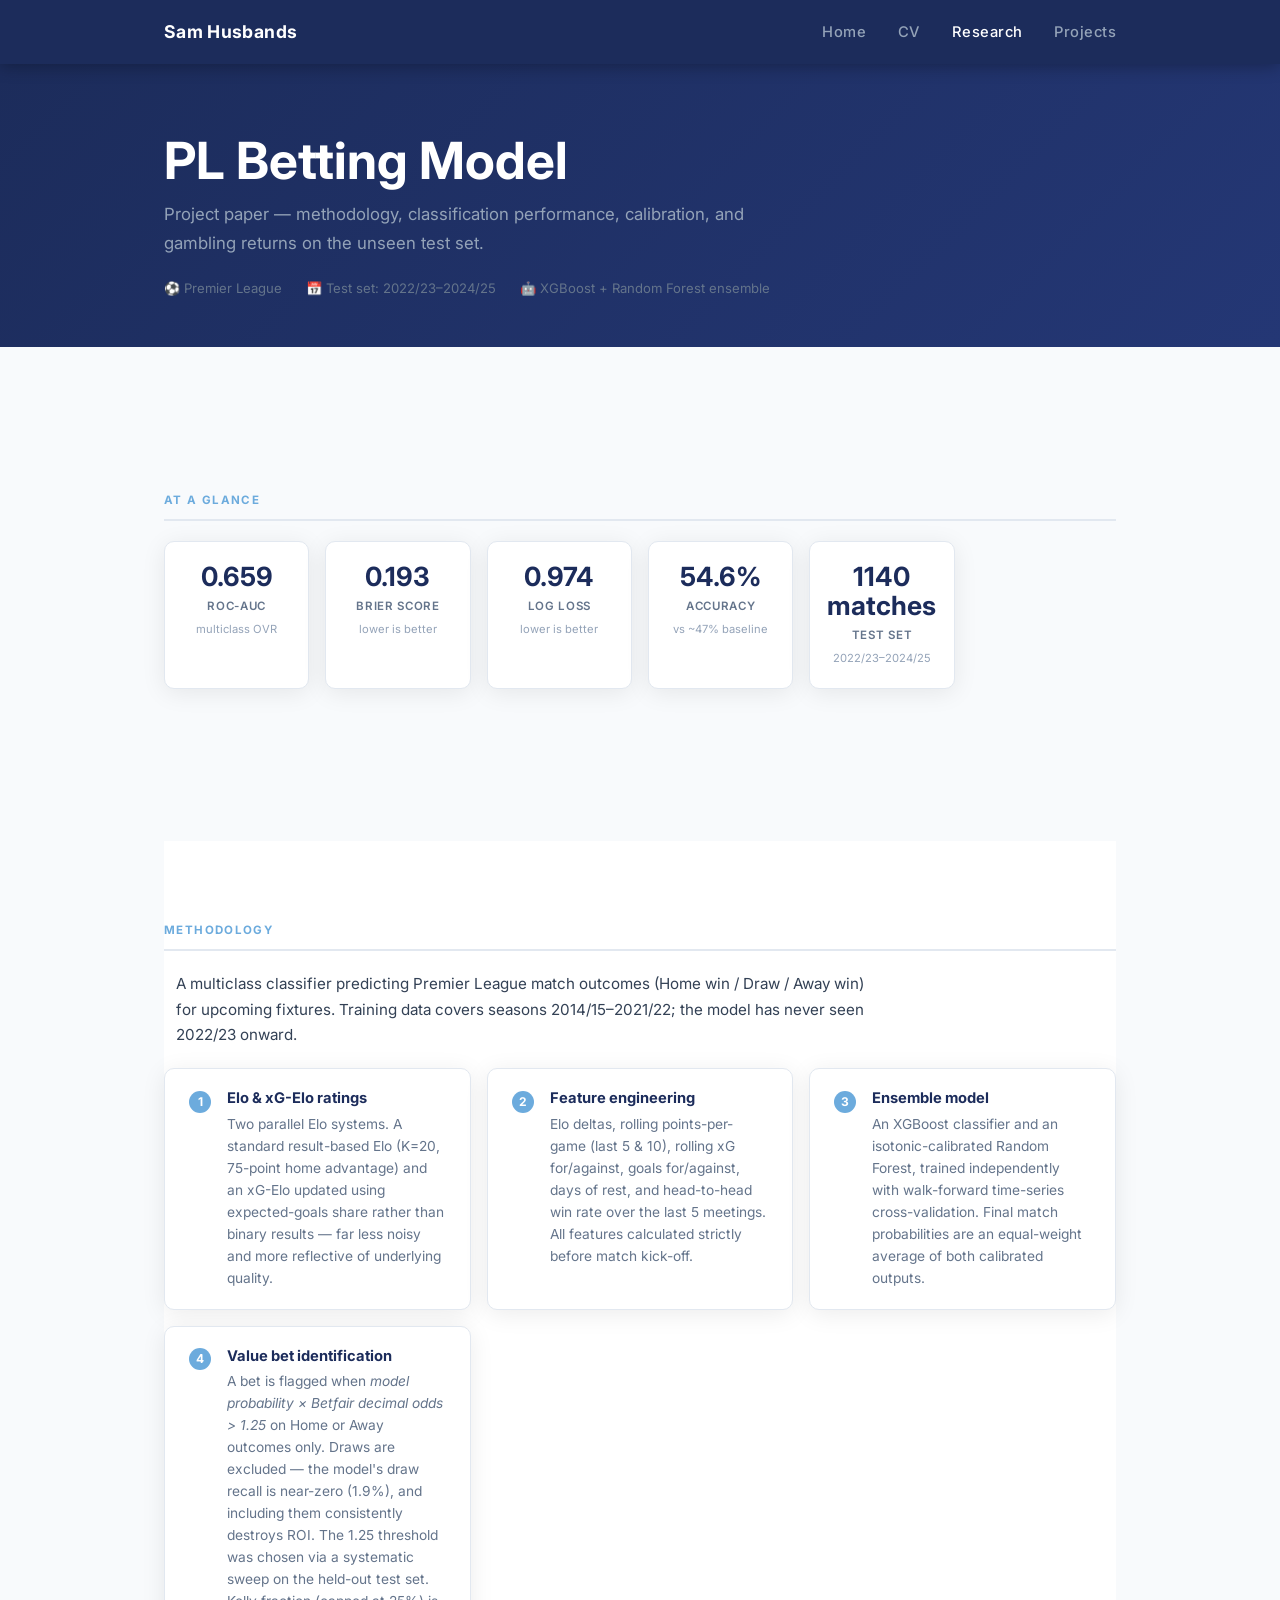
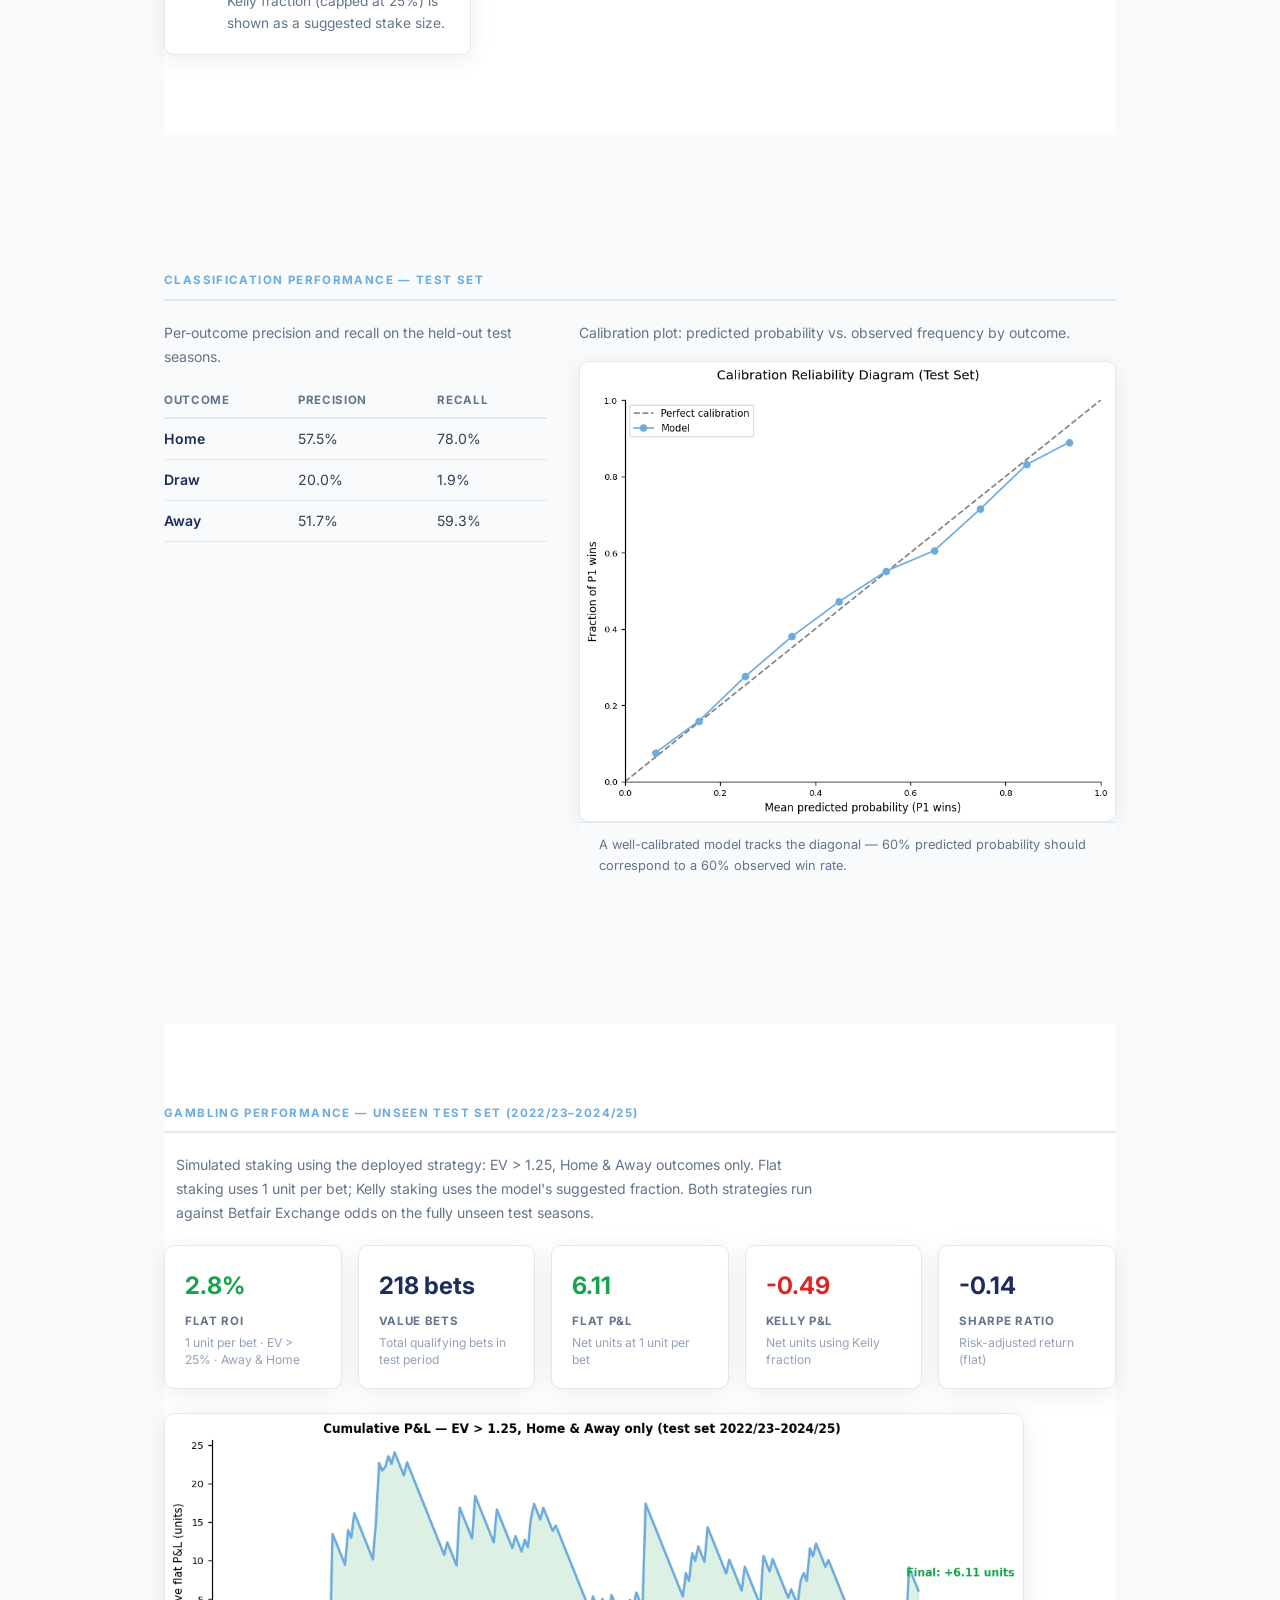
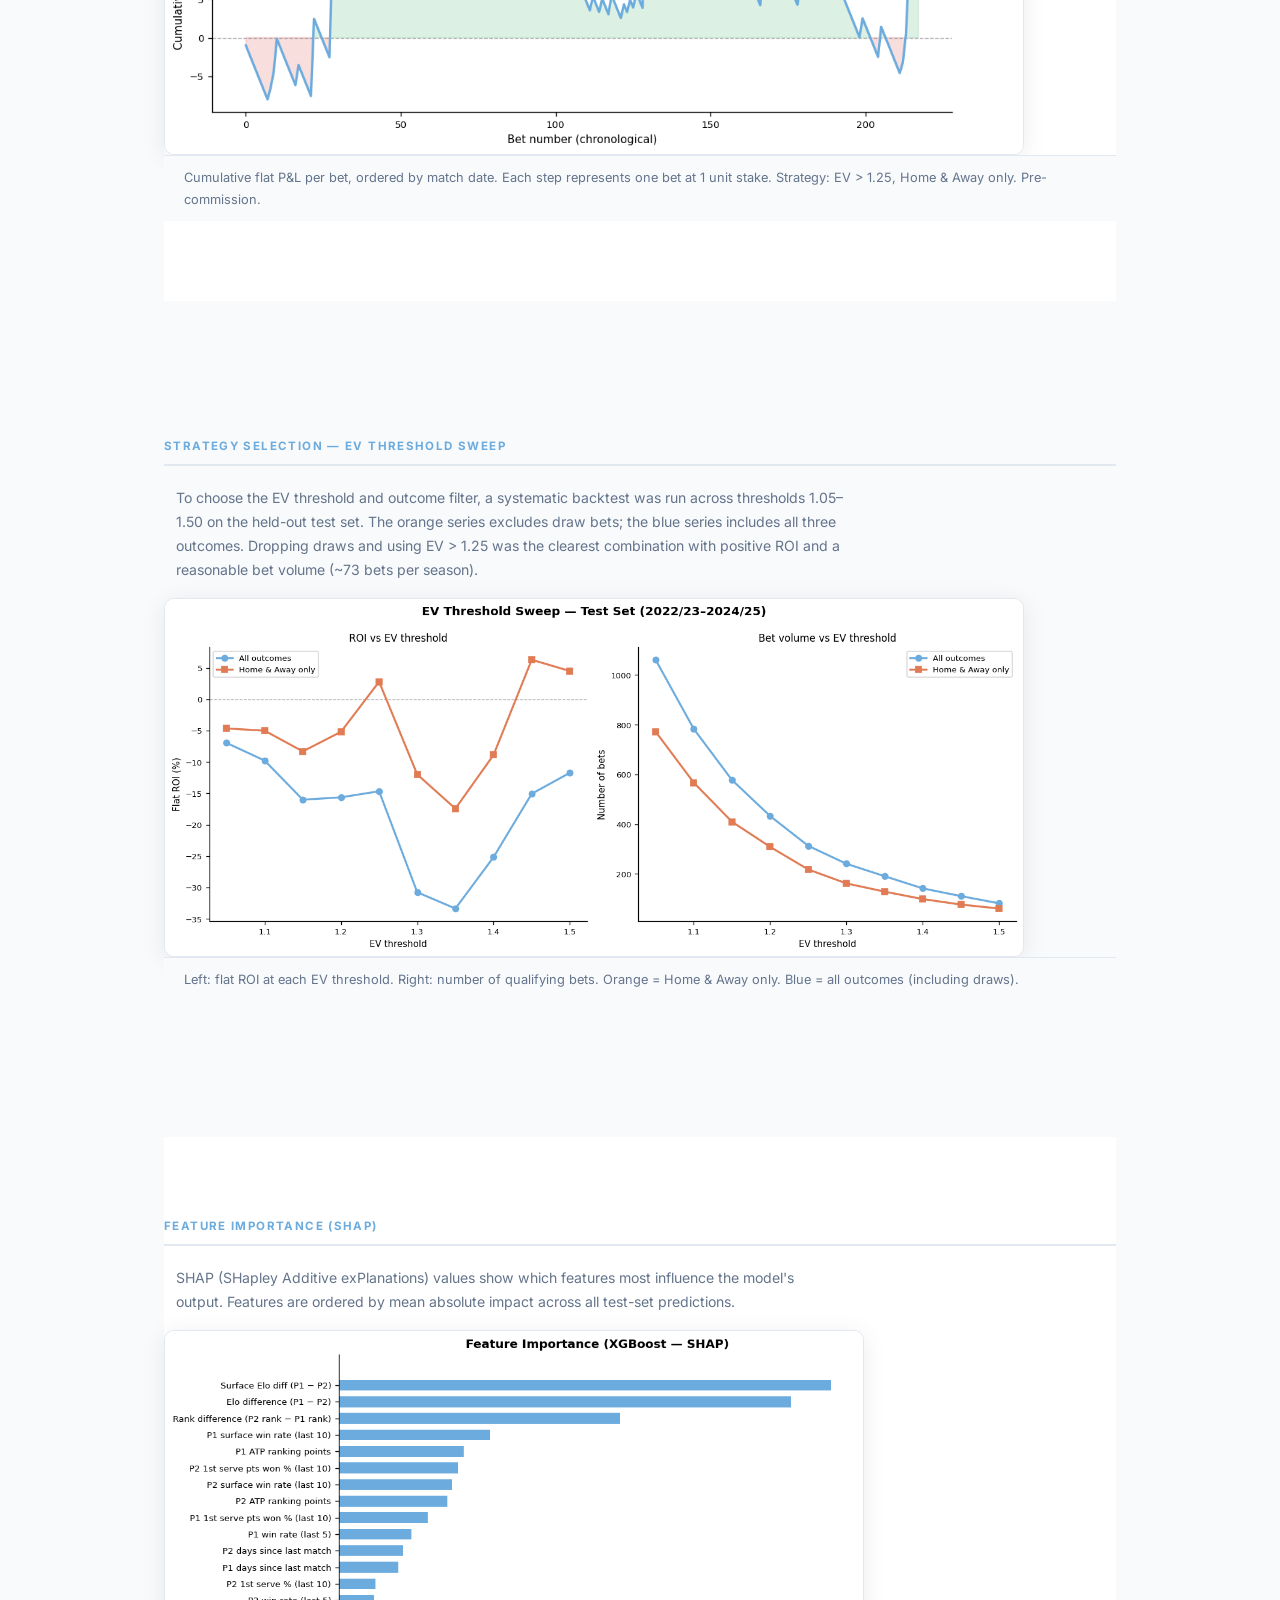
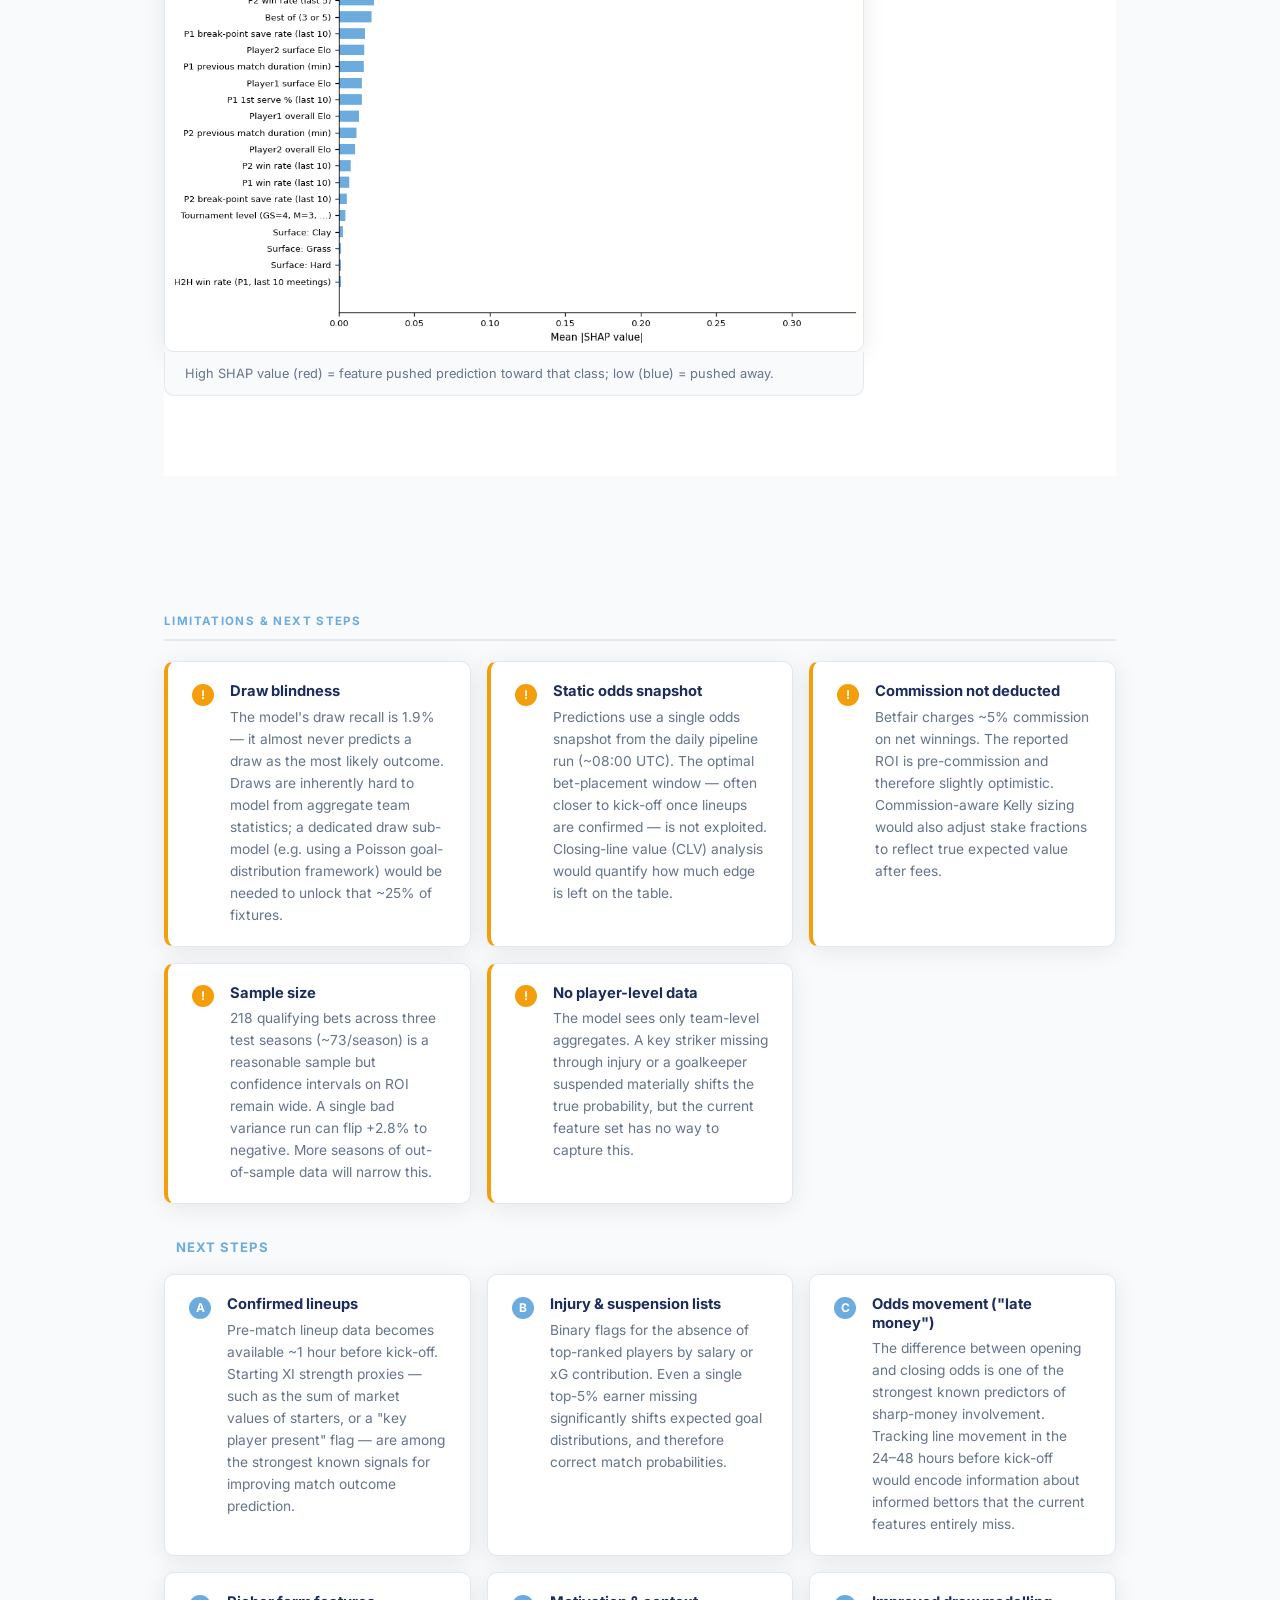
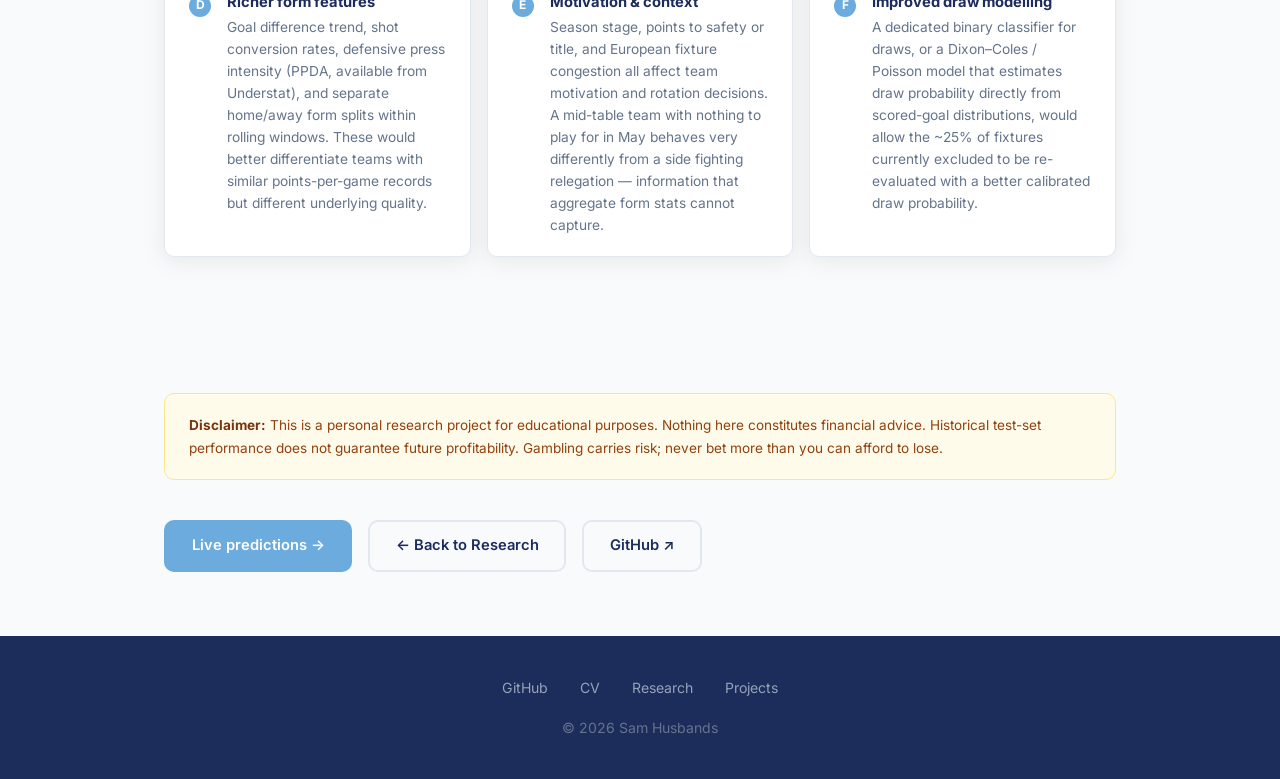
==== betting-paper.html @ 6faeabd5 "feat: website UI updates - reorder projects, add new cards, fix research section Move Complete proje" ====
<!DOCTYPE html>
<html lang="en">
<head>
  <meta charset="UTF-8" />
  <meta name="viewport" content="width=device-width, initial-scale=1.0" />
  <title>PL Betting Model – Project Paper – Sam Husbands</title>
  <meta name="description" content="Project paper: Premier League match outcome model. Methodology, performance metrics, calibration and gambling returns on the unseen test set." />
  <link rel="preconnect" href="https://fonts.googleapis.com" />
  <link rel="preconnect" href="https://fonts.gstatic.com" crossorigin />
  <link href="https://fonts.googleapis.com/css2?family=Inter:wght@400;500;600;700&display=swap" rel="stylesheet" />
  <link rel="stylesheet" href="css/style.css" />
  <style>
    /* ── Header ── */
    .paper-header {
      background: linear-gradient(135deg, var(--navy) 0%, var(--navy2) 100%);
      padding: 4rem 0 3rem;
      color: var(--white);
    }
    .paper-header h1 { color: var(--white); margin-bottom: 0.5rem; }
    .paper-header p  { color: #94a3b8; font-size: 1.05rem; max-width: 620px; }
    .paper-header .header-meta {
      display: flex;
      gap: 1.5rem;
      flex-wrap: wrap;
      margin-top: 1.25rem;
      font-size: 0.82rem;
      color: #64748b;
    }
    .paper-header .header-meta span { display: flex; align-items: center; gap: 0.3rem; }

    /* ── Body ── */
    .paper-body { padding: 4rem 0; }

    /* ── Section headings ── */
    .paper-section { margin-bottom: 3.5rem; }
    .paper-section-heading {
      font-size: 0.72rem;
      font-weight: 700;
      text-transform: uppercase;
      letter-spacing: 0.12em;
      color: var(--blue);
      margin-bottom: 1.25rem;
      padding-bottom: 0.5rem;
      border-bottom: 2px solid var(--mid);
    }

    /* ── At-a-glance metric tiles ── */
    .metric-tiles {
      display: grid;
      grid-template-columns: repeat(auto-fill, minmax(140px, 1fr));
      gap: 1rem;
      margin-bottom: 1rem;
    }
    .metric-tile {
      background: var(--white);
      border: 1px solid var(--mid);
      border-radius: var(--radius);
      padding: 1.25rem 1rem;
      text-align: center;
      box-shadow: var(--shadow);
    }
    .metric-tile .tile-val {
      font-size: 1.65rem;
      font-weight: 700;
      color: var(--navy);
      line-height: 1.1;
    }
    .metric-tile .tile-val.pending { color: var(--muted); font-size: 1.2rem; }
    .metric-tile .tile-label {
      font-size: 0.72rem;
      font-weight: 600;
      text-transform: uppercase;
      letter-spacing: 0.06em;
      color: var(--muted);
      margin-top: 0.4rem;
    }
    .metric-tile .tile-sub {
      font-size: 0.7rem;
      color: #94a3b8;
      margin-top: 0.2rem;
    }

    /* ── Methodology bullets ── */
    .method-steps {
      display: grid;
      grid-template-columns: repeat(auto-fill, minmax(260px, 1fr));
      gap: 1rem;
      margin-top: 1rem;
    }
    .method-step {
      background: var(--white);
      border: 1px solid var(--mid);
      border-radius: var(--radius);
      padding: 1.25rem 1.5rem;
      display: flex;
      gap: 1rem;
      align-items: flex-start;
      box-shadow: var(--shadow);
    }
    .method-step-num {
      font-size: 0.75rem;
      font-weight: 700;
      color: var(--white);
      background: var(--blue);
      border-radius: 50%;
      width: 22px;
      height: 22px;
      display: flex;
      align-items: center;
      justify-content: center;
      flex-shrink: 0;
      margin-top: 0.1rem;
    }
    .method-step-body h4 {
      font-size: 0.92rem;
      color: var(--navy);
      margin-bottom: 0.3rem;
    }
    .method-step-body p {
      font-size: 0.86rem;
      color: var(--muted);
      line-height: 1.6;
      margin-bottom: 0;
    }

    /* ── Precision / recall table ── */
    .pr-table {
      width: 100%;
      max-width: 440px;
      border-collapse: collapse;
      font-size: 0.88rem;
    }
    .pr-table th {
      font-size: 0.72rem;
      font-weight: 700;
      text-transform: uppercase;
      letter-spacing: 0.06em;
      color: var(--muted);
      padding: 0.4rem 1rem 0.4rem 0;
      border-bottom: 2px solid var(--mid);
      text-align: left;
    }
    .pr-table td {
      padding: 0.5rem 1rem 0.5rem 0;
      border-bottom: 1px solid var(--mid);
      color: var(--text);
    }
    .pr-table td:first-child { font-weight: 600; color: var(--navy); }
    .pr-table .pending-cell { color: var(--muted); font-style: italic; }

    /* ── Plot containers ── */
    .plot-frame {
      background: var(--white);
      border: 1px solid var(--mid);
      border-radius: var(--radius);
      overflow: hidden;
      box-shadow: var(--shadow);
      margin-top: 1rem;
    }
    .plot-frame img {
      width: 100%;
      display: block;
    }
    .plot-placeholder {
      padding: 3.5rem 2rem;
      text-align: center;
      color: var(--muted);
    }
    .plot-placeholder .ph-icon { font-size: 2rem; margin-bottom: 0.75rem; }
    .plot-placeholder p { font-size: 0.88rem; margin-bottom: 0; }
    .plot-caption {
      font-size: 0.8rem;
      color: var(--muted);
      padding: 0.65rem 1.25rem;
      border-top: 1px solid var(--mid);
      background: var(--light);
    }

    /* ── Two-column layout for metrics + plot ── */
    .metrics-plot-row {
      display: grid;
      grid-template-columns: 1fr 1.4fr;
      gap: 2rem;
      align-items: start;
      margin-top: 1rem;
    }
    @media (max-width: 700px) {
      .metrics-plot-row { grid-template-columns: 1fr; }
    }

    /* ── Gambling performance ── */
    .gambling-tiles {
      display: grid;
      grid-template-columns: repeat(auto-fill, minmax(160px, 1fr));
      gap: 1rem;
      margin-bottom: 1.25rem;
    }
    .gambling-tile {
      background: var(--white);
      border: 1px solid var(--mid);
      border-radius: var(--radius);
      padding: 1.25rem;
      box-shadow: var(--shadow);
    }
    .gambling-tile .gt-val {
      font-size: 1.5rem;
      font-weight: 700;
      color: var(--navy);
    }
    .gambling-tile .gt-val.positive { color: #16a34a; }
    .gambling-tile .gt-val.negative { color: #dc2626; }
    .gambling-tile .gt-val.pending  { color: var(--muted); font-size: 1.15rem; }
    .gambling-tile .gt-label {
      font-size: 0.72rem;
      font-weight: 700;
      text-transform: uppercase;
      letter-spacing: 0.06em;
      color: var(--muted);
      margin-top: 0.3rem;
    }
    .gambling-tile .gt-desc {
      font-size: 0.76rem;
      color: #94a3b8;
      margin-top: 0.2rem;
      line-height: 1.4;
    }

    /* ── Info note ── */
    .info-note {
      background: var(--light);
      border: 1px solid var(--mid);
      border-left: 4px solid var(--blue);
      border-radius: var(--radius);
      padding: 1rem 1.25rem;
      font-size: 0.85rem;
      color: var(--muted);
      margin-top: 1rem;
    }

    /* ── Disclaimer ── */
    .disclaimer {
      background: #fffbeb;
      border: 1px solid #fde68a;
      border-radius: var(--radius);
      padding: 1.25rem 1.5rem;
      color: #92400e;
      font-size: 0.85rem;
      line-height: 1.65;
      margin-top: 2rem;
    }
    .disclaimer strong { color: #78350f; }

    /* ── Section prose margins ── */
    .paper-section > p,
    .paper-section > .info-note {
      padding-left: 0.75rem;
      padding-right: 0.75rem;
    }

    /* ── Nav actions ── */
    .paper-actions {
      display: flex;
      gap: 1rem;
      flex-wrap: wrap;
      margin-top: 2.5rem;
    }
  </style>
</head>
<body>

  <!-- NAV -->
  <nav>
    <div class="nav-inner">
      <a href="index.html" class="nav-logo">Sam Husbands</a>
      <ul class="nav-links" id="navLinks">
        <li><a href="index.html">Home</a></li>
        <li><a href="cv.html">CV</a></li>
        <li><a href="documents.html" class="active">Research</a></li>
        <li><a href="projects.html">Projects</a></li>
      </ul>
      <button class="nav-toggle" id="navToggle" aria-label="Toggle menu">
        <span></span><span></span><span></span>
      </button>
    </div>
  </nav>

  <!-- PAGE HEADER -->
  <div class="paper-header">
    <div class="container">
      <h1>PL Betting Model</h1>
      <p>Project paper — methodology, classification performance, calibration, and gambling returns on the unseen test set.</p>
      <div class="header-meta">
        <span>⚽ Premier League</span>
        <span>📅 Test set: 2022/23–2024/25</span>
        <span>🤖 XGBoost + Random Forest ensemble</span>
      </div>
    </div>
  </div>

  <!-- PAPER BODY -->
  <div class="paper-body">
    <div class="container">

      <!-- AT A GLANCE -->
      <section class="paper-section">
        <div class="paper-section-heading">At a glance</div>
        <div class="metric-tiles" id="glanceTiles">
          <!-- Populated by JS -->
        </div>
      </section>

      <!-- METHODOLOGY -->
      <section class="paper-section">
        <div class="paper-section-heading">Methodology</div>
        <p style="font-size:0.95rem; color:var(--text); margin-bottom:1.25rem; max-width:720px;">
          A multiclass classifier predicting Premier League match outcomes (Home win / Draw / Away win) for upcoming fixtures.
          Training data covers seasons 2014/15–2021/22; the model has never seen 2022/23 onward.
        </p>
        <div class="method-steps">
          <div class="method-step">
            <div class="method-step-num">1</div>
            <div class="method-step-body">
              <h4>Elo &amp; xG-Elo ratings</h4>
              <p>Two parallel Elo systems. A standard result-based Elo (K=20, 75-point home advantage) and an xG-Elo updated using expected-goals share rather than binary results — far less noisy and more reflective of underlying quality.</p>
            </div>
          </div>
          <div class="method-step">
            <div class="method-step-num">2</div>
            <div class="method-step-body">
              <h4>Feature engineering</h4>
              <p>Elo deltas, rolling points-per-game (last 5 &amp; 10), rolling xG for/against, goals for/against, days of rest, and head-to-head win rate over the last 5 meetings. All features calculated strictly before match kick-off.</p>
            </div>
          </div>
          <div class="method-step">
            <div class="method-step-num">3</div>
            <div class="method-step-body">
              <h4>Ensemble model</h4>
              <p>An XGBoost classifier and an isotonic-calibrated Random Forest, trained independently with walk-forward time-series cross-validation. Final match probabilities are an equal-weight average of both calibrated outputs.</p>
            </div>
          </div>
          <div class="method-step">
            <div class="method-step-num">4</div>
            <div class="method-step-body">
              <h4>Value bet identification</h4>
              <p>A bet is flagged when <em>model probability × Betfair decimal odds &gt; 1.25</em> on Home or Away outcomes only. Draws are excluded — the model's draw recall is near-zero (1.9%), and including them consistently destroys ROI. The 1.25 threshold was chosen via a systematic sweep on the held-out test set. Kelly fraction (capped at 25%) is shown as a suggested stake size.</p>
            </div>
          </div>
        </div>
      </section>

      <!-- CLASSIFICATION PERFORMANCE -->
      <section class="paper-section">
        <div class="paper-section-heading">Classification performance — test set</div>
        <div class="metrics-plot-row">

          <div>
            <p style="font-size:0.88rem; color:var(--muted); margin-bottom:1rem;">Per-outcome precision and recall on the held-out test seasons.</p>
            <table class="pr-table" id="prTable">
              <thead>
                <tr>
                  <th>Outcome</th>
                  <th>Precision</th>
                  <th>Recall</th>
                </tr>
              </thead>
              <tbody id="prTableBody">
                <!-- Populated by JS -->
              </tbody>
            </table>

            <div class="info-note" id="prNote" style="display:none;">
              Metrics will populate here once <code>evaluate.py</code> has been run and
              <code>data/evaluation.json</code> updated.
            </div>
          </div>

          <div>
            <p style="font-size:0.88rem; color:var(--muted); margin-bottom:0.5rem;">Calibration plot: predicted probability vs. observed frequency by outcome.</p>
            <div class="plot-frame" id="calibrationFrame">
              <img id="calibrationImg"
                   src="data/calibration.png"
                   alt="Calibration curve"
                   style="display:none;"
                   onload="this.style.display='block'; document.getElementById('calibrationPh').style.display='none';" />
              <div id="calibrationPh" class="plot-placeholder">
                <div class="ph-icon">📈</div>
                <p>Calibration plot will appear here once generated by the model pipeline.</p>
              </div>
            </div>
            <div class="plot-caption">
              A well-calibrated model tracks the diagonal — 60% predicted probability should correspond to a 60% observed win rate.
            </div>
          </div>

        </div>
      </section>

      <!-- GAMBLING PERFORMANCE -->
      <section class="paper-section">
        <div class="paper-section-heading">Gambling performance — unseen test set (2022/23–2024/25)</div>
        <p style="font-size:0.88rem; color:var(--muted); margin-bottom:1.25rem; max-width:680px;">
          Simulated staking using the deployed strategy: EV &gt; 1.25, Home &amp; Away outcomes only.
          Flat staking uses 1 unit per bet; Kelly staking uses the model's suggested fraction.
          Both strategies run against Betfair Exchange odds on the fully unseen test seasons.
        </p>
        <div class="gambling-tiles" id="gamblingTiles">
          <!-- Populated by JS -->
        </div>
        <div class="plot-frame" id="pnlFrame" style="max-width:860px; margin-top:1.5rem;">
          <img id="pnlImg"
               src="data/pnl_curve.png"
               alt="Cumulative P&L curve"
               style="display:none;"
               onload="this.style.display='block'; document.getElementById('pnlPh').style.display='none';" />
          <div id="pnlPh" class="plot-placeholder">
            <div class="ph-icon">📈</div>
            <p>Cumulative P&amp;L chart will appear here once generated by the model pipeline.</p>
          </div>
        </div>
        <div class="plot-caption">
          Cumulative flat P&amp;L per bet, ordered by match date. Each step represents one bet at 1 unit stake.
          Strategy: EV &gt; 1.25, Home &amp; Away only. Pre-commission.
        </div>
      </section>

      <!-- THRESHOLD SWEEP -->
      <section class="paper-section">
        <div class="paper-section-heading">Strategy selection — EV threshold sweep</div>
        <p style="font-size:0.88rem; color:var(--muted); margin-bottom:1rem; max-width:700px;">
          To choose the EV threshold and outcome filter, a systematic backtest was run across thresholds
          1.05–1.50 on the held-out test set. The orange series excludes draw bets; the blue series
          includes all three outcomes. Dropping draws and using EV &gt; 1.25 was the clearest combination
          with positive ROI and a reasonable bet volume (~73 bets per season).
        </p>
        <div class="plot-frame" id="sweepFrame" style="max-width:860px;">
          <img id="sweepImg"
               src="data/threshold_sweep.png"
               alt="EV threshold sweep"
               style="display:none;"
               onload="this.style.display='block'; document.getElementById('sweepPh').style.display='none';" />
          <div id="sweepPh" class="plot-placeholder">
            <div class="ph-icon">🔬</div>
            <p>Threshold sweep plot will appear here once generated by the model pipeline.</p>
          </div>
        </div>
        <div class="plot-caption">
          Left: flat ROI at each EV threshold. Right: number of qualifying bets.
          Orange = Home &amp; Away only. Blue = all outcomes (including draws).
        </div>
      </section>

      <!-- SHAP / FEATURE IMPORTANCE -->
      <section class="paper-section">
        <div class="paper-section-heading">Feature importance (SHAP)</div>
        <p style="font-size:0.88rem; color:var(--muted); margin-bottom:0.5rem; max-width:680px;">
          SHAP (SHapley Additive exPlanations) values show which features most influence the model's output.
          Features are ordered by mean absolute impact across all test-set predictions.
        </p>
        <div class="plot-frame" id="shapFrame" style="max-width:700px;">
          <img id="shapImg"
               src="data/shap_summary.png"
               alt="SHAP summary plot"
               style="display:none;"
               onload="this.style.display='block'; document.getElementById('shapPh').style.display='none';" />
          <div id="shapPh" class="plot-placeholder">
            <div class="ph-icon">🔍</div>
            <p>SHAP summary plot will appear here once generated by the model pipeline.</p>
          </div>
        </div>
        <div class="plot-caption" style="max-width:700px; border:1px solid var(--mid); border-top:none; border-radius:0 0 var(--radius) var(--radius); background:var(--light); padding:0.65rem 1.25rem; font-size:0.8rem; color:var(--muted);">
          High SHAP value (red) = feature pushed prediction toward that class; low (blue) = pushed away.
        </div>
      </section>

      <!-- LIMITATIONS & NEXT STEPS -->
      <section class="paper-section">
        <div class="paper-section-heading">Limitations &amp; next steps</div>

        <div class="method-steps" style="margin-bottom:2rem;">

          <div class="method-step" style="border-left:4px solid #f59e0b;">
            <div class="method-step-num" style="background:#f59e0b;">!</div>
            <div class="method-step-body">
              <h4>Draw blindness</h4>
              <p>The model's draw recall is 1.9% — it almost never predicts a draw as the most likely outcome. Draws are inherently hard to model from aggregate team statistics; a dedicated draw sub-model (e.g. using a Poisson goal-distribution framework) would be needed to unlock that ~25% of fixtures.</p>
            </div>
          </div>

          <div class="method-step" style="border-left:4px solid #f59e0b;">
            <div class="method-step-num" style="background:#f59e0b;">!</div>
            <div class="method-step-body">
              <h4>Static odds snapshot</h4>
              <p>Predictions use a single odds snapshot from the daily pipeline run (~08:00 UTC). The optimal bet-placement window — often closer to kick-off once lineups are confirmed — is not exploited. Closing-line value (CLV) analysis would quantify how much edge is left on the table.</p>
            </div>
          </div>

          <div class="method-step" style="border-left:4px solid #f59e0b;">
            <div class="method-step-num" style="background:#f59e0b;">!</div>
            <div class="method-step-body">
              <h4>Commission not deducted</h4>
              <p>Betfair charges ~5% commission on net winnings. The reported ROI is pre-commission and therefore slightly optimistic. Commission-aware Kelly sizing would also adjust stake fractions to reflect true expected value after fees.</p>
            </div>
          </div>

          <div class="method-step" style="border-left:4px solid #f59e0b;">
            <div class="method-step-num" style="background:#f59e0b;">!</div>
            <div class="method-step-body">
              <h4>Sample size</h4>
              <p>218 qualifying bets across three test seasons (~73/season) is a reasonable sample but confidence intervals on ROI remain wide. A single bad variance run can flip +2.8% to negative. More seasons of out-of-sample data will narrow this.</p>
            </div>
          </div>

          <div class="method-step" style="border-left:4px solid #f59e0b;">
            <div class="method-step-num" style="background:#f59e0b;">!</div>
            <div class="method-step-body">
              <h4>No player-level data</h4>
              <p>The model sees only team-level aggregates. A key striker missing through injury or a goalkeeper suspended materially shifts the true probability, but the current feature set has no way to capture this.</p>
            </div>
          </div>

        </div>

        <p style="font-size:0.82rem; font-weight:700; text-transform:uppercase; letter-spacing:0.08em; color:var(--blue); margin-bottom:1rem;">Next steps</p>

        <div class="method-steps">

          <div class="method-step">
            <div class="method-step-num">A</div>
            <div class="method-step-body">
              <h4>Confirmed lineups</h4>
              <p>Pre-match lineup data becomes available ~1 hour before kick-off. Starting XI strength proxies — such as the sum of market values of starters, or a "key player present" flag — are among the strongest known signals for improving match outcome prediction.</p>
            </div>
          </div>

          <div class="method-step">
            <div class="method-step-num">B</div>
            <div class="method-step-body">
              <h4>Injury &amp; suspension lists</h4>
              <p>Binary flags for the absence of top-ranked players by salary or xG contribution. Even a single top-5% earner missing significantly shifts expected goal distributions, and therefore correct match probabilities.</p>
            </div>
          </div>

          <div class="method-step">
            <div class="method-step-num">C</div>
            <div class="method-step-body">
              <h4>Odds movement ("late money")</h4>
              <p>The difference between opening and closing odds is one of the strongest known predictors of sharp-money involvement. Tracking line movement in the 24–48 hours before kick-off would encode information about informed bettors that the current features entirely miss.</p>
            </div>
          </div>

          <div class="method-step">
            <div class="method-step-num">D</div>
            <div class="method-step-body">
              <h4>Richer form features</h4>
              <p>Goal difference trend, shot conversion rates, defensive press intensity (PPDA, available from Understat), and separate home/away form splits within rolling windows. These would better differentiate teams with similar points-per-game records but different underlying quality.</p>
            </div>
          </div>

          <div class="method-step">
            <div class="method-step-num">E</div>
            <div class="method-step-body">
              <h4>Motivation &amp; context</h4>
              <p>Season stage, points to safety or title, and European fixture congestion all affect team motivation and rotation decisions. A mid-table team with nothing to play for in May behaves very differently from a side fighting relegation — information that aggregate form stats cannot capture.</p>
            </div>
          </div>

          <div class="method-step">
            <div class="method-step-num">F</div>
            <div class="method-step-body">
              <h4>Improved draw modelling</h4>
              <p>A dedicated binary classifier for draws, or a Dixon–Coles / Poisson model that estimates draw probability directly from scored-goal distributions, would allow the ~25% of fixtures currently excluded to be re-evaluated with a better calibrated draw probability.</p>
            </div>
          </div>

        </div>
      </section>

      <!-- DISCLAIMER + ACTIONS -->
      <div class="disclaimer">
        <strong>Disclaimer:</strong> This is a personal research project for educational purposes.
        Nothing here constitutes financial advice. Historical test-set performance does not guarantee future profitability.
        Gambling carries risk; never bet more than you can afford to lose.
      </div>

      <div class="paper-actions">
        <a href="betting.html" class="btn btn-primary">Live predictions →</a>
        <a href="documents.html" class="btn btn-outline-dark">← Back to Research</a>
        <a href="https://github.com/SamHusbands21" target="_blank" rel="noopener" class="btn btn-outline-dark">GitHub ↗</a>
      </div>

    </div>
  </div>

  <!-- FOOTER -->
  <footer>
    <ul class="footer-links">
      <li><a href="https://github.com/SamHusbands21" target="_blank" rel="noopener">GitHub</a></li>
      <li><a href="cv.html">CV</a></li>
      <li><a href="documents.html">Research</a></li>
      <li><a href="projects.html">Projects</a></li>
    </ul>
    <p>&copy; <span id="year"></span> Sam Husbands</p>
  </footer>

  <script>
    document.getElementById('year').textContent = new Date().getFullYear();
    const toggle = document.getElementById('navToggle');
    const links  = document.getElementById('navLinks');
    toggle.addEventListener('click', () => links.classList.toggle('open'));

    // ── Helpers ──────────────────────────────────────────────

    function fmt(val, decimals, suffix) {
      if (val === null || val === undefined) return null;
      return val.toFixed(decimals) + (suffix || '');
    }

    function pctFmt(val) {
      if (val === null || val === undefined) return null;
      return (val * 100).toFixed(1) + '%';
    }

    function orDash(v) { return v !== null ? v : '—'; }

    // ── Load evaluation data ──────────────────────────────────

    async function loadEvaluation() {
      let e = null;
      try {
        const resp = await fetch('data/evaluation.json?t=' + Date.now());
        if (resp.ok) e = await resp.json();
      } catch (_) { /* graceful */ }

      renderGlance(e);
      renderPrTable(e);
      renderGambling(e);
    }

    // ── At-a-glance tiles ─────────────────────────────────────

    function makeTile(val, label, sub) {
      const isPending = val === null || val === undefined;
      return `
        <div class="metric-tile">
          <div class="tile-val${isPending ? ' pending' : ''}">${isPending ? '—' : val}</div>
          <div class="tile-label">${label}</div>
          ${sub ? `<div class="tile-sub">${sub}</div>` : ''}
        </div>`;
    }

    function renderGlance(e) {
      const rocAuc    = e && e.roc_auc    !== null ? fmt(e.roc_auc,    3) : null;
      const brier     = e && e.brier_score !== null ? fmt(e.brier_score, 3) : null;
      const logLoss   = e && e.log_loss   !== null ? fmt(e.log_loss,   3) : null;
      const accuracy  = e && e.accuracy   !== null ? pctFmt(e.accuracy)   : null;
      const seasons   = (e && e.test_seasons) || '2022/23–2024/25';
      const nMatches  = e && e.n_test_matches !== null ? e.n_test_matches : null;

      document.getElementById('glanceTiles').innerHTML =
        makeTile(rocAuc,   'ROC-AUC',    'multiclass OVR') +
        makeTile(brier,    'Brier score', 'lower is better') +
        makeTile(logLoss,  'Log loss',    'lower is better') +
        makeTile(accuracy, 'Accuracy',    'vs ~47% baseline') +
        makeTile(nMatches ? nMatches + ' matches' : null, 'Test set', seasons);
    }

    // ── Precision / recall table ──────────────────────────────

    function renderPrTable(e) {
      const body = document.getElementById('prTableBody');
      const note = document.getElementById('prNote');

      const hasPR = e && e.precision &&
        (e.precision.home !== null || e.precision.draw !== null || e.precision.away !== null);

      if (!hasPR) {
        body.innerHTML = `
          <tr><td>Home</td><td class="pending-cell">—</td><td class="pending-cell">—</td></tr>
          <tr><td>Draw</td><td class="pending-cell">—</td><td class="pending-cell">—</td></tr>
          <tr><td>Away</td><td class="pending-cell">—</td><td class="pending-cell">—</td></tr>`;
        note.style.display = 'block';
        return;
      }

      const p = e.precision;
      const r = e.recall || {};
      function cell(v) { return v !== null ? (v * 100).toFixed(1) + '%' : '—'; }

      body.innerHTML = `
        <tr><td>Home</td><td>${cell(p.home)}</td><td>${cell(r.home)}</td></tr>
        <tr><td>Draw</td><td>${cell(p.draw)}</td><td>${cell(r.draw)}</td></tr>
        <tr><td>Away</td><td>${cell(p.away)}</td><td>${cell(r.away)}</td></tr>`;
    }

    // ── Gambling tiles ────────────────────────────────────────

    function makeGamblingTile(val, label, desc, cssClass) {
      const isPending = val === null || val === undefined;
      const cls = isPending ? 'pending' : (cssClass || '');
      return `
        <div class="gambling-tile">
          <div class="gt-val ${cls}">${isPending ? '—' : val}</div>
          <div class="gt-label">${label}</div>
          <div class="gt-desc">${desc}</div>
        </div>`;
    }

    function renderGambling(e) {
      const g = e && e.gambling;
      const flatRoi   = g && g.flat_roi_pct !== null ? fmt(g.flat_roi_pct, 1, '%') : null;
      const flatBets  = g && g.flat_bets    !== null ? g.flat_bets + ' bets'       : null;
      const flatPnl   = g && g.flat_pnl     !== null ? fmt(g.flat_pnl,     2)      : null;
      const kellyPnl  = g && g.kelly_pnl    !== null ? fmt(g.kelly_pnl,    2)      : null;
      const sharpe    = g && g.sharpe_ratio  !== null ? fmt(g.sharpe_ratio, 2)      : null;
      const threshold = (g && g.value_bet_threshold) || 1.05;

      const flatRoiClass  = (g && g.flat_roi_pct !== null) ? (g.flat_roi_pct >= 0 ? 'positive' : 'negative') : '';
      const kellyPnlClass = (g && g.kelly_pnl    !== null) ? (g.kelly_pnl    >= 0 ? 'positive' : 'negative') : '';

      const edgePct = ((threshold - 1) * 100).toFixed(0);
      const outcomes = (e && e.strategy && e.strategy.allowed_outcomes)
        ? e.strategy.allowed_outcomes.map(o => o.charAt(0).toUpperCase() + o.slice(1)).join(' & ')
        : 'Home & Away';

      document.getElementById('gamblingTiles').innerHTML =
        makeGamblingTile(flatRoi,  'Flat ROI',    `1 unit per bet · EV > ${edgePct}% · ${outcomes}`, flatRoiClass) +
        makeGamblingTile(flatBets, 'Value bets',  'Total qualifying bets in test period', '') +
        makeGamblingTile(flatPnl,  'Flat P&amp;L', 'Net units at 1 unit per bet', flatRoiClass) +
        makeGamblingTile(kellyPnl, 'Kelly P&amp;L','Net units using Kelly fraction', kellyPnlClass) +
        makeGamblingTile(sharpe,   'Sharpe ratio', 'Risk-adjusted return (flat)', '');
    }

    loadEvaluation();
  </script>
</body>
</html>
---- css/style.css ----
/* ===== RESET & BASE ===== */
*, *::before, *::after {
  box-sizing: border-box;
  margin: 0;
  padding: 0;
}

:root {
  --navy:   #1c2c5b;
  --navy2:  #243775;
  --blue:   #6cabdd;
  --blue-d: #4a8dc4;
  --teal:   #98c8e8;
  --light:  #f8fafc;
  --mid:    #e2e8f0;
  --text:   #334155;
  --muted:  #64748b;
  --white:  #ffffff;
  --radius: 10px;
  --shadow: 0 4px 24px rgba(0,0,0,0.08);
  --transition: 0.2s ease;
}

html { scroll-behavior: smooth; }

body {
  font-family: 'Inter', sans-serif;
  background: var(--light);
  color: var(--text);
  line-height: 1.7;
  font-size: 16px;
}

a {
  color: var(--blue);
  text-decoration: none;
  transition: color var(--transition);
}
a:hover { color: var(--blue-d); }

img { max-width: 100%; display: block; }

/* ===== TYPOGRAPHY ===== */
h1, h2, h3, h4 {
  color: var(--navy);
  line-height: 1.25;
  font-weight: 700;
}
h1 { font-size: clamp(2rem, 5vw, 3.2rem); }
h2 { font-size: clamp(1.5rem, 3vw, 2rem); }
h3 { font-size: 1.2rem; }

p { margin-bottom: 1rem; }
p:last-child { margin-bottom: 0; }

/* ===== LAYOUT ===== */
.container {
  max-width: 1000px;
  margin: 0 auto;
  padding: 0 1.5rem;
}

section {
  padding: 5rem 0;
}
section:nth-child(even) {
  background: var(--white);
}

.section-title {
  font-size: clamp(1.4rem, 3vw, 1.9rem);
  margin-bottom: 0.4rem;
  position: relative;
  display: inline-block;
}
.section-title::after {
  content: '';
  display: block;
  height: 4px;
  width: 50px;
  background: var(--blue);
  border-radius: 2px;
  margin-top: 0.4rem;
}
.section-subtitle {
  color: var(--muted);
  margin-bottom: 3rem;
  margin-top: 0.75rem;
}

/* ===== NAVIGATION ===== */
nav {
  background: var(--navy);
  position: sticky;
  top: 0;
  z-index: 100;
  box-shadow: 0 2px 16px rgba(0,0,0,0.3);
}

.nav-inner {
  display: flex;
  align-items: center;
  justify-content: space-between;
  height: 64px;
  max-width: 1000px;
  margin: 0 auto;
  padding: 0 1.5rem;
}

.nav-logo {
  color: var(--white);
  font-weight: 700;
  font-size: 1.1rem;
  letter-spacing: 0.02em;
}
.nav-logo:hover { color: var(--blue); }

.nav-links {
  display: flex;
  gap: 2rem;
  list-style: none;
}

.nav-links a {
  color: #94a3b8;
  font-size: 0.92rem;
  font-weight: 500;
  letter-spacing: 0.03em;
  transition: color var(--transition);
}
.nav-links a:hover,
.nav-links a.active {
  color: var(--white);
}

.nav-toggle {
  display: none;
  flex-direction: column;
  gap: 5px;
  background: none;
  border: none;
  cursor: pointer;
  padding: 4px;
}
.nav-toggle span {
  display: block;
  width: 24px;
  height: 2px;
  background: var(--white);
  border-radius: 2px;
  transition: all var(--transition);
}

/* ===== HERO ===== */
.hero {
  background: linear-gradient(135deg, var(--navy) 0%, var(--navy2) 100%);
  color: var(--white);
  padding: 7rem 0 6rem;
}

.hero-content {
  max-width: 680px;
}

.hero-tag {
  display: inline-block;
  background: rgba(108,171,221,0.2);
  color: var(--teal);
  font-size: 0.8rem;
  font-weight: 600;
  letter-spacing: 0.1em;
  text-transform: uppercase;
  padding: 0.3rem 0.9rem;
  border-radius: 20px;
  margin-bottom: 1.5rem;
  border: 1px solid rgba(108,171,221,0.3);
}

.hero h1 {
  color: var(--white);
  margin-bottom: 1.25rem;
}

.hero h1 span {
  color: var(--blue);
}

.hero-summary {
  color: #94a3b8;
  font-size: 1.1rem;
  margin-bottom: 2.5rem;
  max-width: 560px;
}

.hero-actions {
  display: flex;
  gap: 1rem;
  flex-wrap: wrap;
}

/* ===== BUTTONS ===== */
.btn {
  display: inline-flex;
  align-items: center;
  gap: 0.5rem;
  padding: 0.7rem 1.6rem;
  border-radius: var(--radius);
  font-size: 0.92rem;
  font-weight: 600;
  transition: all var(--transition);
  cursor: pointer;
  border: 2px solid transparent;
}

.btn-primary {
  background: var(--blue);
  color: var(--white);
}
.btn-primary:hover {
  background: var(--blue-d);
  color: var(--white);
  transform: translateY(-1px);
  box-shadow: 0 6px 20px rgba(108,171,221,0.45);
}

.btn-outline {
  background: transparent;
  color: var(--white);
  border-color: rgba(255,255,255,0.3);
}
.btn-outline:hover {
  background: rgba(255,255,255,0.1);
  color: var(--white);
  border-color: rgba(255,255,255,0.6);
}

.btn-outline-dark {
  background: transparent;
  color: var(--navy);
  border-color: var(--mid);
}
.btn-outline-dark:hover {
  border-color: var(--blue);
  color: var(--blue);
}

/* ===== CARDS ===== */
.card {
  background: var(--white);
  border-radius: var(--radius);
  box-shadow: var(--shadow);
  padding: 2rem;
  border: 1px solid var(--mid);
  transition: transform var(--transition), box-shadow var(--transition);
}
.card:hover {
  transform: translateY(-3px);
  box-shadow: 0 12px 40px rgba(0,0,0,0.12);
}

.card-grid {
  display: grid;
  grid-template-columns: repeat(auto-fill, minmax(280px, 1fr));
  gap: 1.5rem;
}

/* ===== PROJECT CARDS ===== */
.project-card {
  background: var(--white);
  border-radius: var(--radius);
  border: 1px solid var(--mid);
  box-shadow: var(--shadow);
  padding: 1.75rem;
  display: flex;
  flex-direction: column;
  gap: 0.75rem;
  transition: transform var(--transition), box-shadow var(--transition);
}
.project-card:hover {
  transform: translateY(-3px);
  box-shadow: 0 12px 40px rgba(0,0,0,0.12);
}

.project-card-header {
  display: flex;
  align-items: flex-start;
  justify-content: space-between;
  gap: 1rem;
}

.project-icon {
  font-size: 2rem;
  line-height: 1;
}

.project-links {
  display: flex;
  gap: 0.75rem;
  flex-shrink: 0;
}
.project-links a {
  color: var(--muted);
  font-size: 0.85rem;
  font-weight: 500;
  display: flex;
  align-items: center;
  gap: 0.3rem;
  transition: color var(--transition);
}
.project-links a:hover { color: var(--blue); }

.project-card h3 {
  font-size: 1.05rem;
  color: var(--navy);
}

.project-card p {
  color: var(--muted);
  font-size: 0.9rem;
  flex: 1;
}

.tag-list {
  display: flex;
  flex-wrap: wrap;
  gap: 0.4rem;
  margin-top: 0.25rem;
}
.tag {
  background: #e4f2fb;
  color: #2a6fa8;
  font-size: 0.75rem;
  font-weight: 600;
  padding: 0.2rem 0.6rem;
  border-radius: 20px;
}

.status-badge {
  display: inline-block;
  font-size: 0.7rem;
  font-weight: 600;
  padding: 0.15rem 0.5rem;
  border-radius: 20px;
  text-transform: uppercase;
  letter-spacing: 0.05em;
}
.status-live {
  background: #dcfce7;
  color: #16a34a;
}
.status-wip {
  background: #fef9c3;
  color: #a16207;
}
.status-planned {
  background: #f1f5f9;
  color: var(--muted);
}
.status-complete {
  background: #dcfce7;
  color: #16a34a;
}

/* ===== CV ===== */
.cv-section {
  margin-bottom: 2.5rem;
}
.cv-section-title {
  font-size: 0.75rem;
  font-weight: 700;
  text-transform: uppercase;
  letter-spacing: 0.12em;
  color: var(--blue);
  margin-bottom: 1.25rem;
  padding-bottom: 0.5rem;
  border-bottom: 2px solid var(--mid);
}

.cv-entry {
  margin-bottom: 1.5rem;
}
.cv-entry-header {
  display: flex;
  justify-content: space-between;
  align-items: baseline;
  gap: 1rem;
  flex-wrap: wrap;
  margin-bottom: 0.25rem;
}
.cv-entry-header h3 {
  font-size: 1rem;
  color: var(--navy);
}
.cv-entry-date {
  color: var(--muted);
  font-size: 0.85rem;
  white-space: nowrap;
}
.cv-entry-org {
  color: var(--blue);
  font-size: 0.9rem;
  font-weight: 600;
  margin-bottom: 0.4rem;
}
.cv-entry ul {
  padding-left: 1.25rem;
  color: var(--text);
  font-size: 0.93rem;
}
.cv-entry ul li {
  margin-bottom: 0.25rem;
}

.skills-grid {
  display: grid;
  grid-template-columns: repeat(auto-fill, minmax(200px, 1fr));
  gap: 1rem;
}
.skill-group h4 {
  font-size: 0.85rem;
  font-weight: 700;
  color: var(--navy);
  margin-bottom: 0.5rem;
}
.skill-group .tag-list { margin-top: 0; }

/* ===== DOCUMENTS PAGE ===== */
.doc-card {
  background: var(--white);
  border-radius: var(--radius);
  border: 1px solid var(--mid);
  box-shadow: var(--shadow);
  padding: 2rem;
  display: flex;
  gap: 1.5rem;
  align-items: flex-start;
  transition: transform var(--transition), box-shadow var(--transition);
}
.doc-card:hover {
  transform: translateY(-2px);
  box-shadow: 0 12px 40px rgba(0,0,0,0.12);
}
.doc-icon {
  font-size: 2.5rem;
  flex-shrink: 0;
}
.doc-info h3 { margin-bottom: 0.4rem; }
.doc-info p {
  color: var(--muted);
  font-size: 0.92rem;
  margin-bottom: 1rem;
}
.doc-meta {
  display: flex;
  gap: 1.5rem;
  flex-wrap: wrap;
  font-size: 0.82rem;
  color: var(--muted);
  margin-bottom: 1rem;
}
.doc-meta span { display: flex; align-items: center; gap: 0.3rem; }
.doc-actions { display: flex; gap: 0.75rem; flex-wrap: wrap; }

/* ===== FOOTER ===== */
footer {
  background: var(--navy);
  color: #64748b;
  text-align: center;
  padding: 2.5rem 1.5rem;
  font-size: 0.88rem;
}
footer a {
  color: #94a3b8;
}
footer a:hover { color: var(--white); }

.footer-links {
  display: flex;
  justify-content: center;
  gap: 2rem;
  margin-bottom: 1rem;
  list-style: none;
}

/* ===== RESPONSIVE ===== */
@media (max-width: 640px) {
  .nav-links {
    display: none;
    flex-direction: column;
    position: absolute;
    top: 64px;
    left: 0;
    right: 0;
    background: var(--navy2);
    padding: 1.5rem;
    gap: 1.25rem;
    border-top: 1px solid rgba(255,255,255,0.08);
  }
  .nav-links.open { display: flex; }
  .nav-toggle { display: flex; }

  .hero { padding: 4rem 0; }
  section { padding: 3rem 0; }

  .doc-card { flex-direction: column; }

  .cv-entry-header { flex-direction: column; gap: 0.1rem; }
}
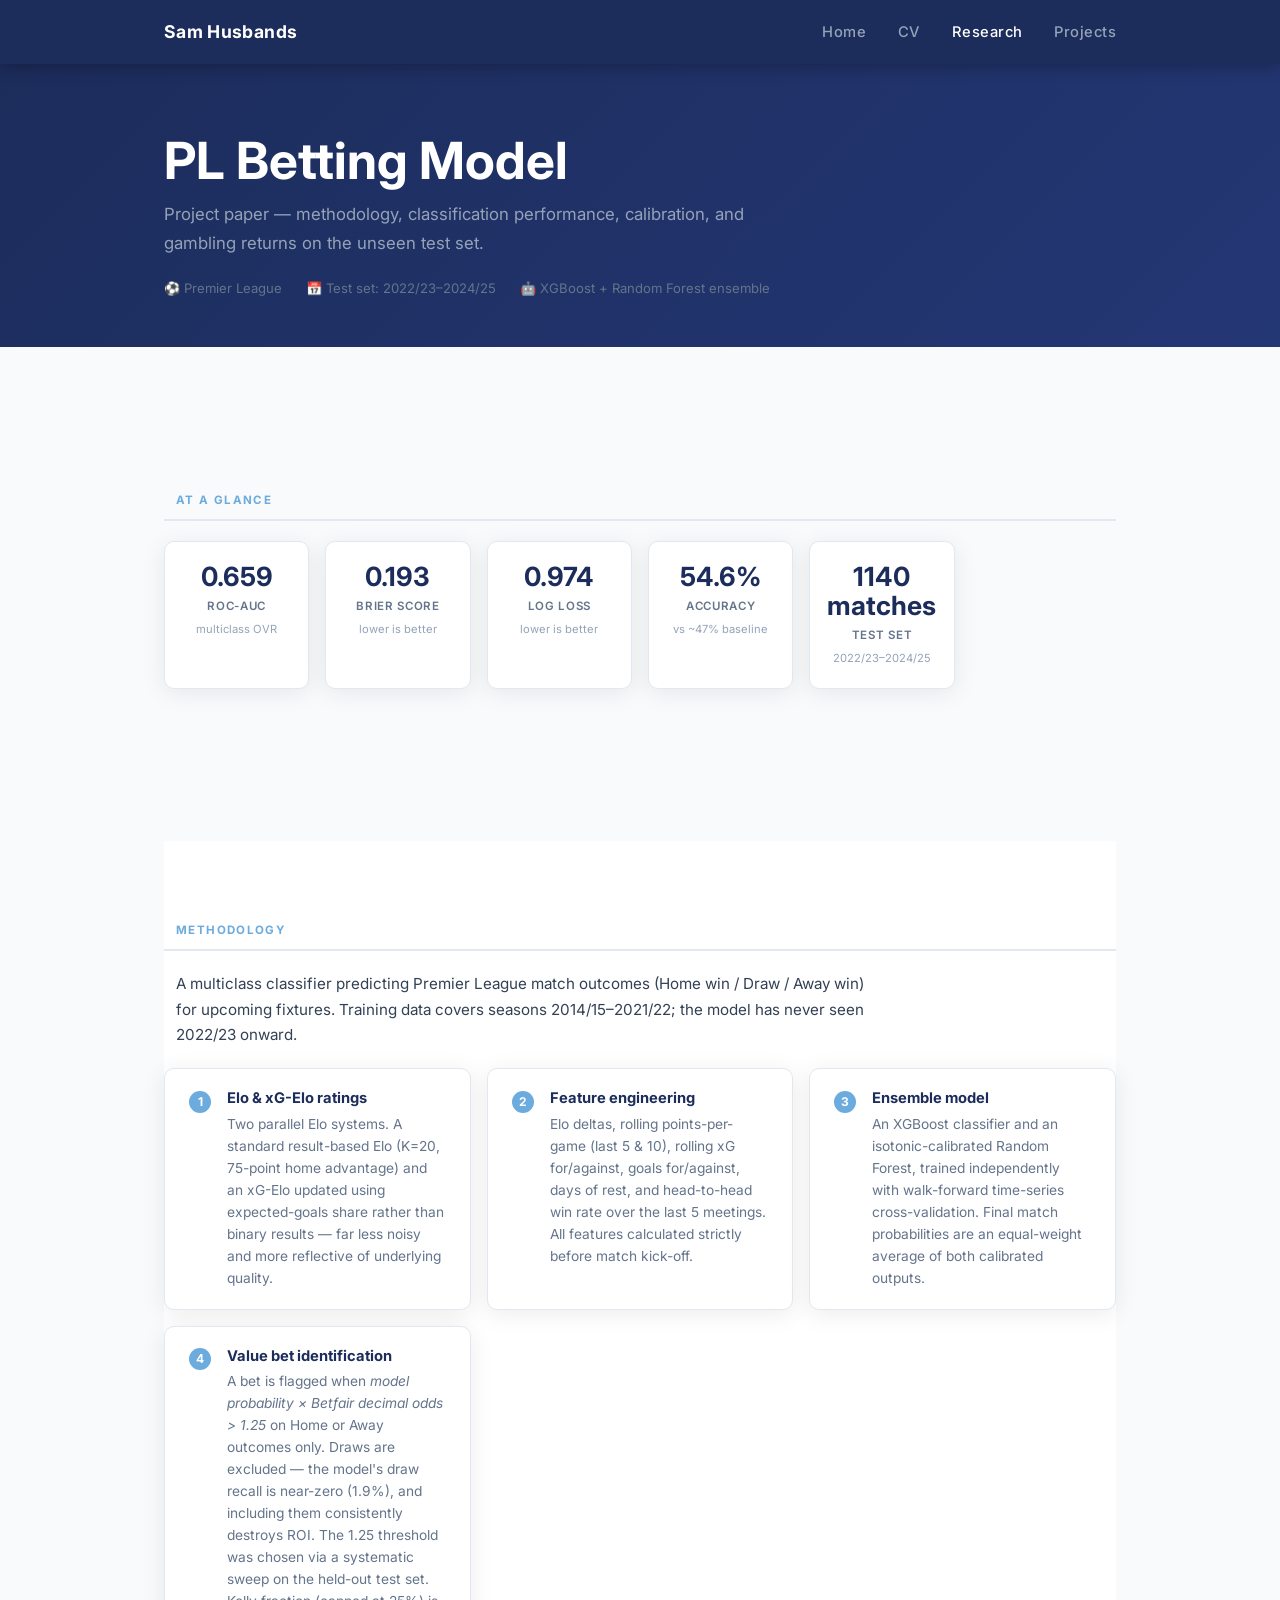
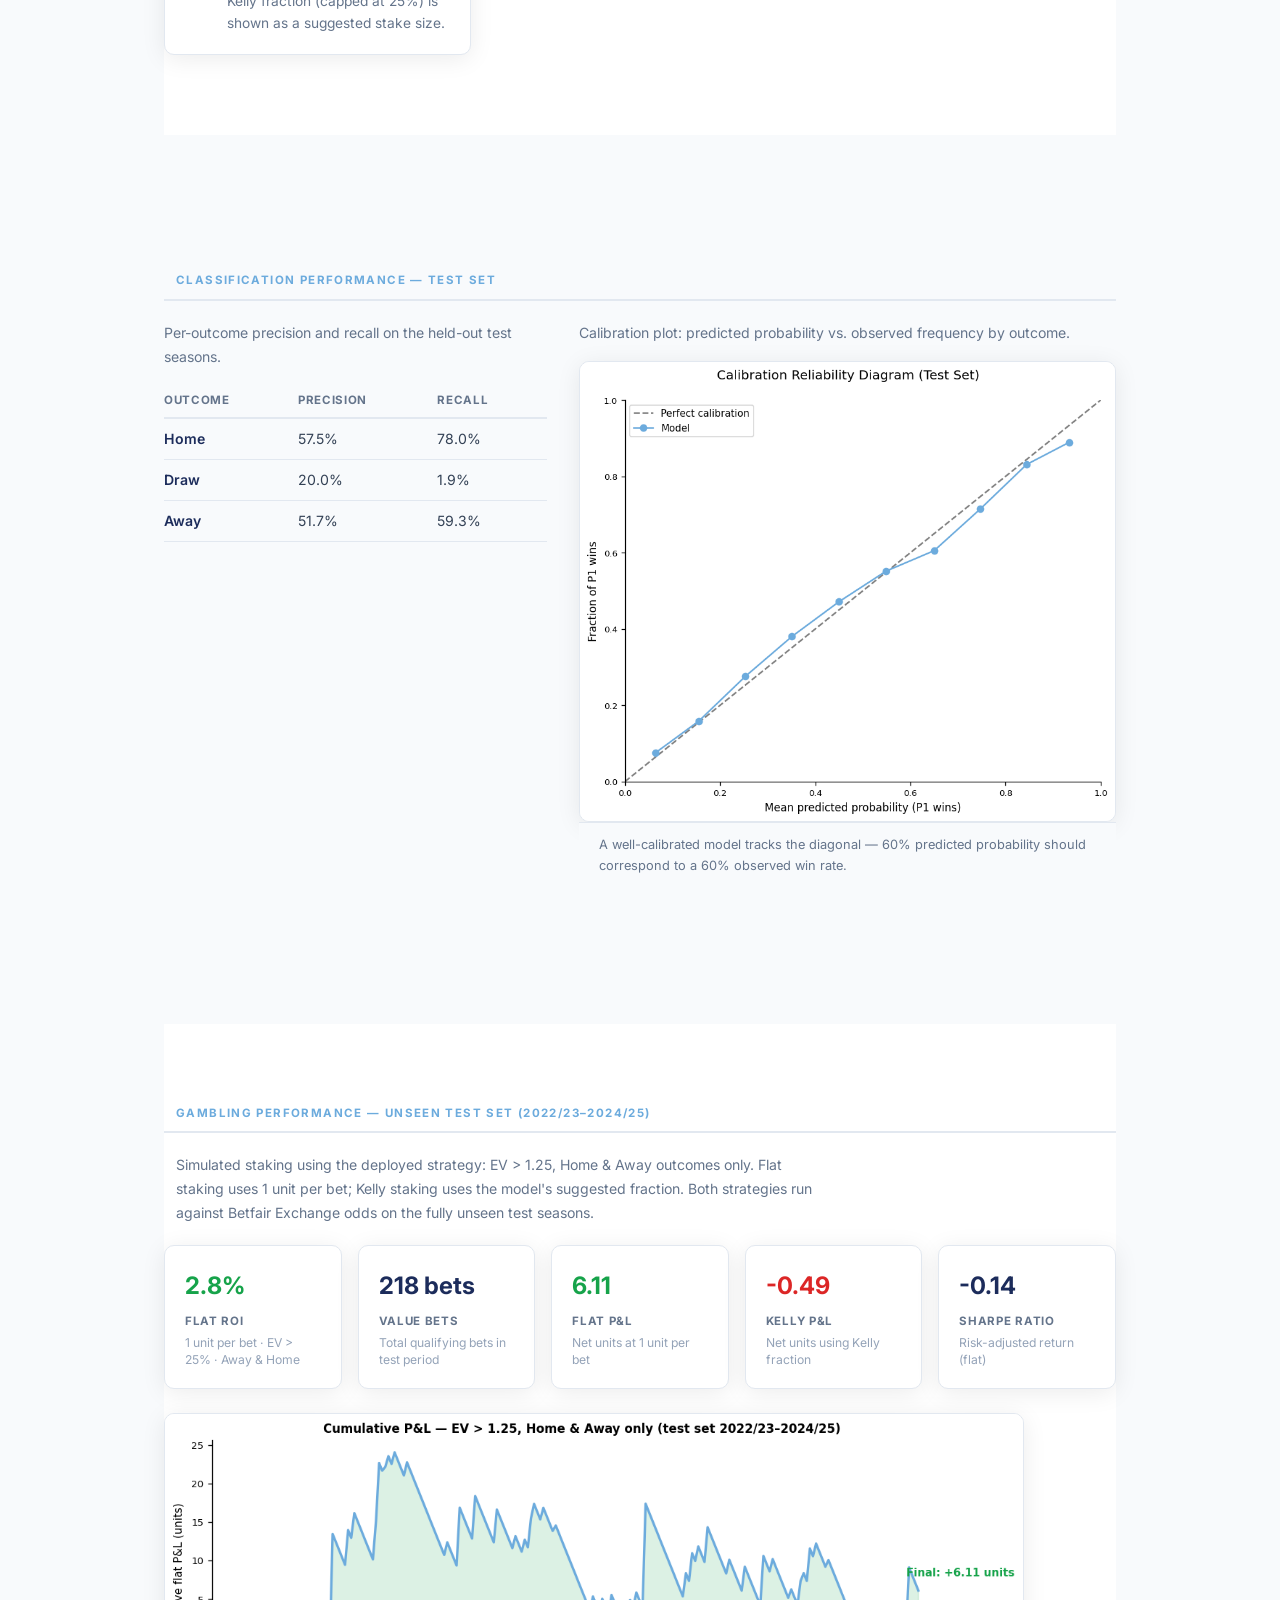
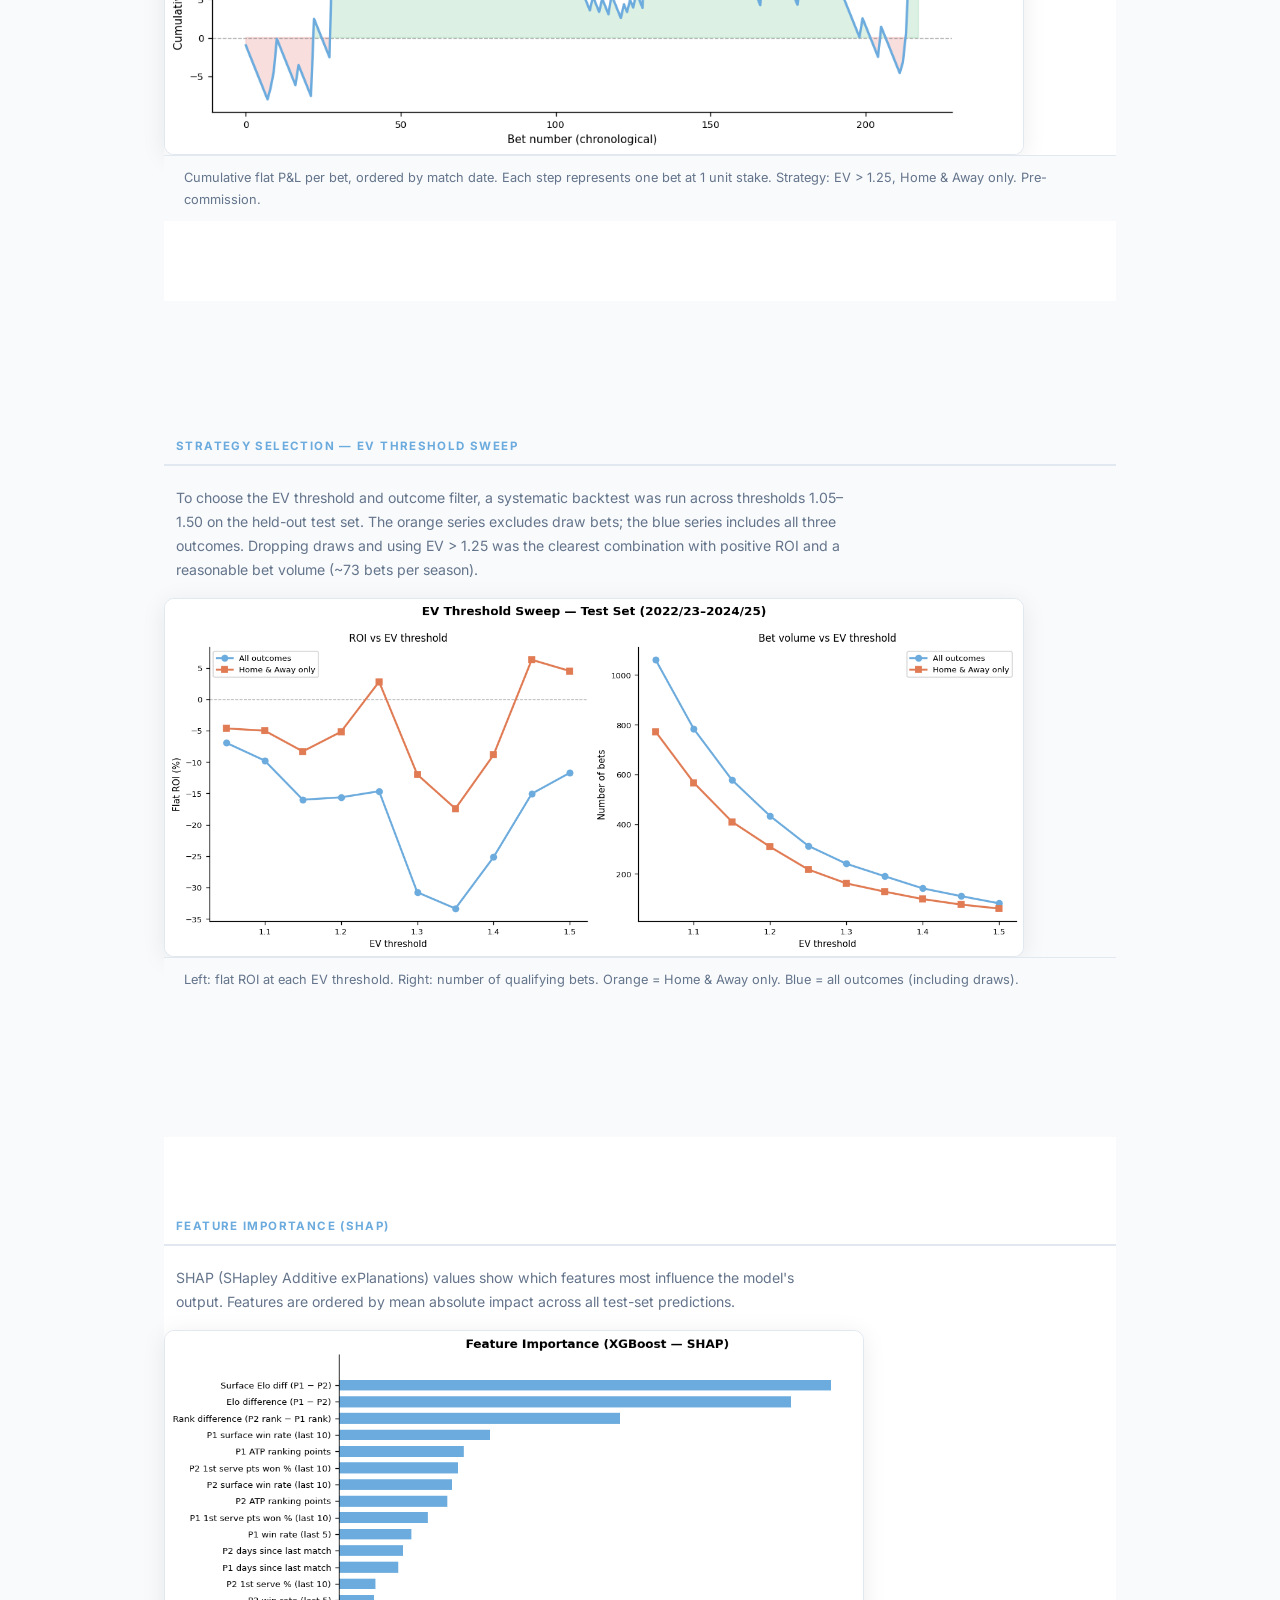
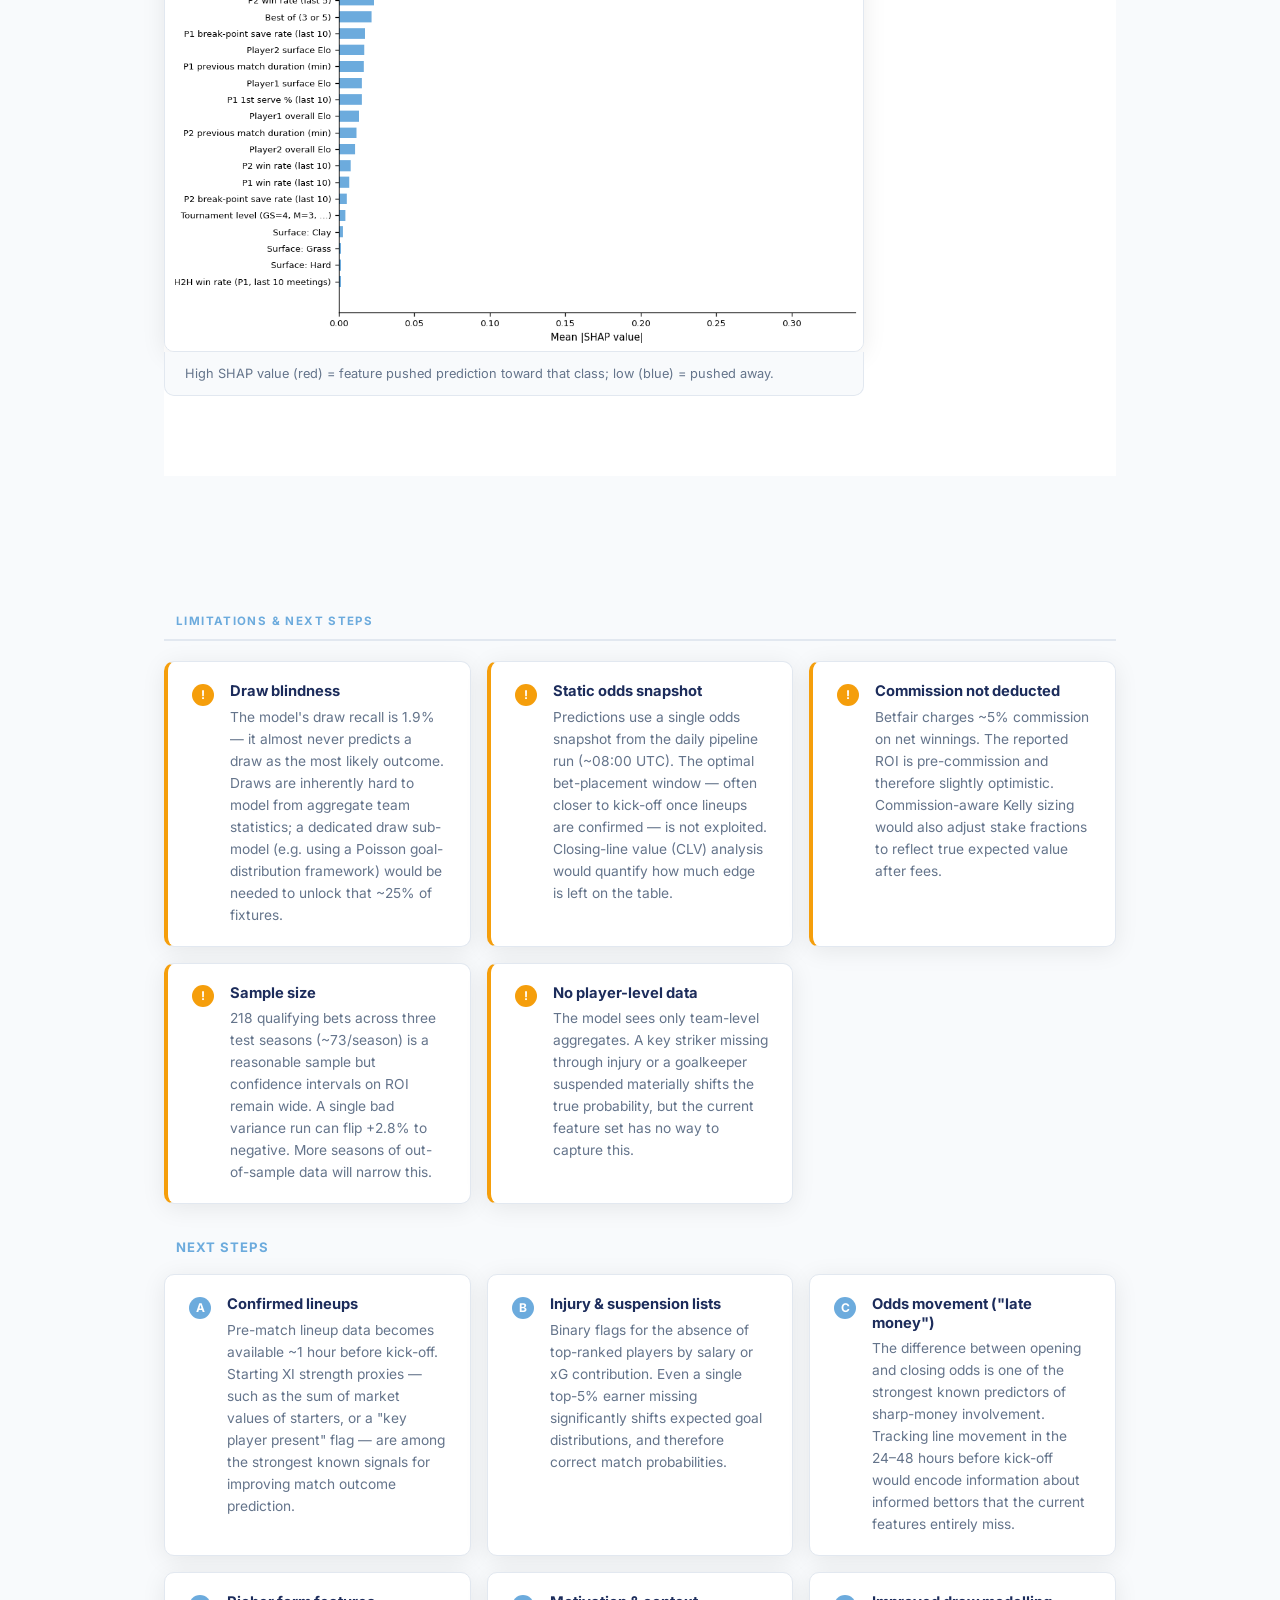
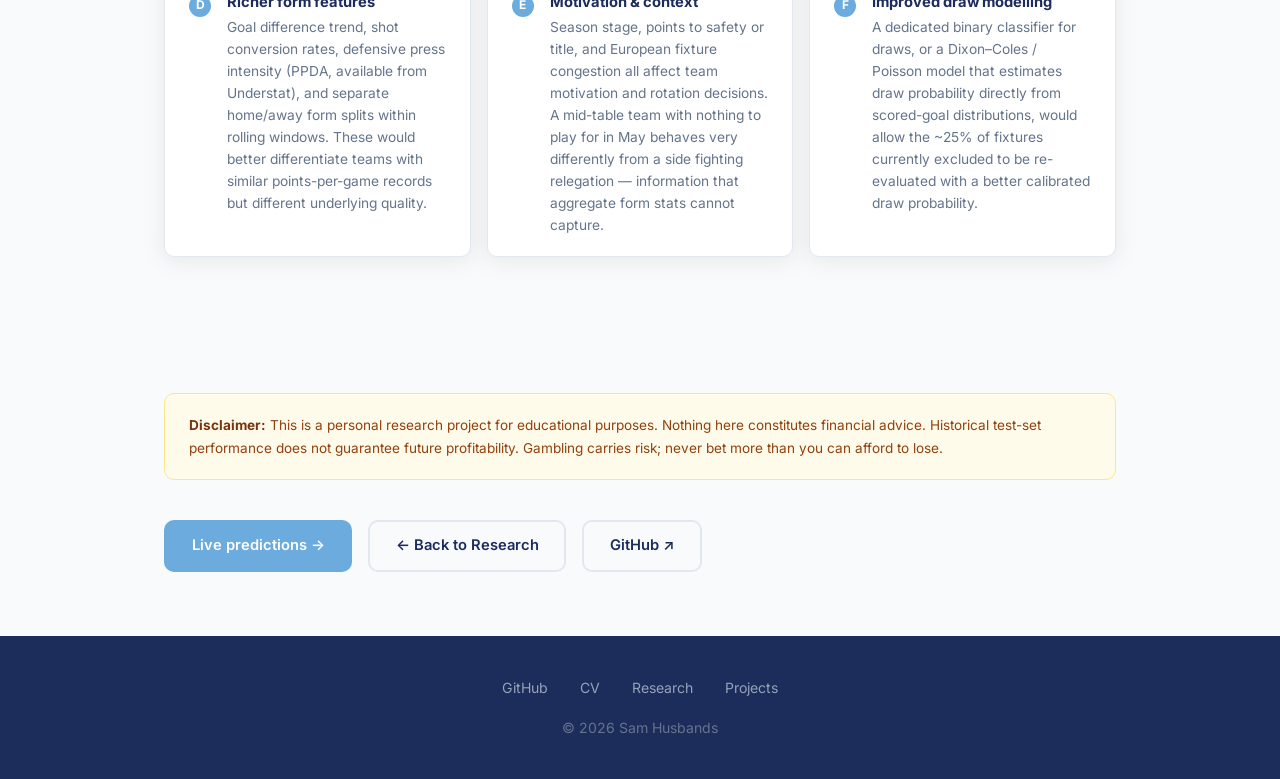
==== commit 54d7b986: "fix: align section headings with paragraph indent on paper pages Made-with: Cursor" ====
--- a/betting-paper.html
+++ b/betting-paper.html
@@ -251,6 +251,7 @@
     .disclaimer strong { color: #78350f; }
 
     /* ── Section prose margins ── */
+    .paper-section-heading,
     .paper-section > p,
     .paper-section > .info-note {
       padding-left: 0.75rem;
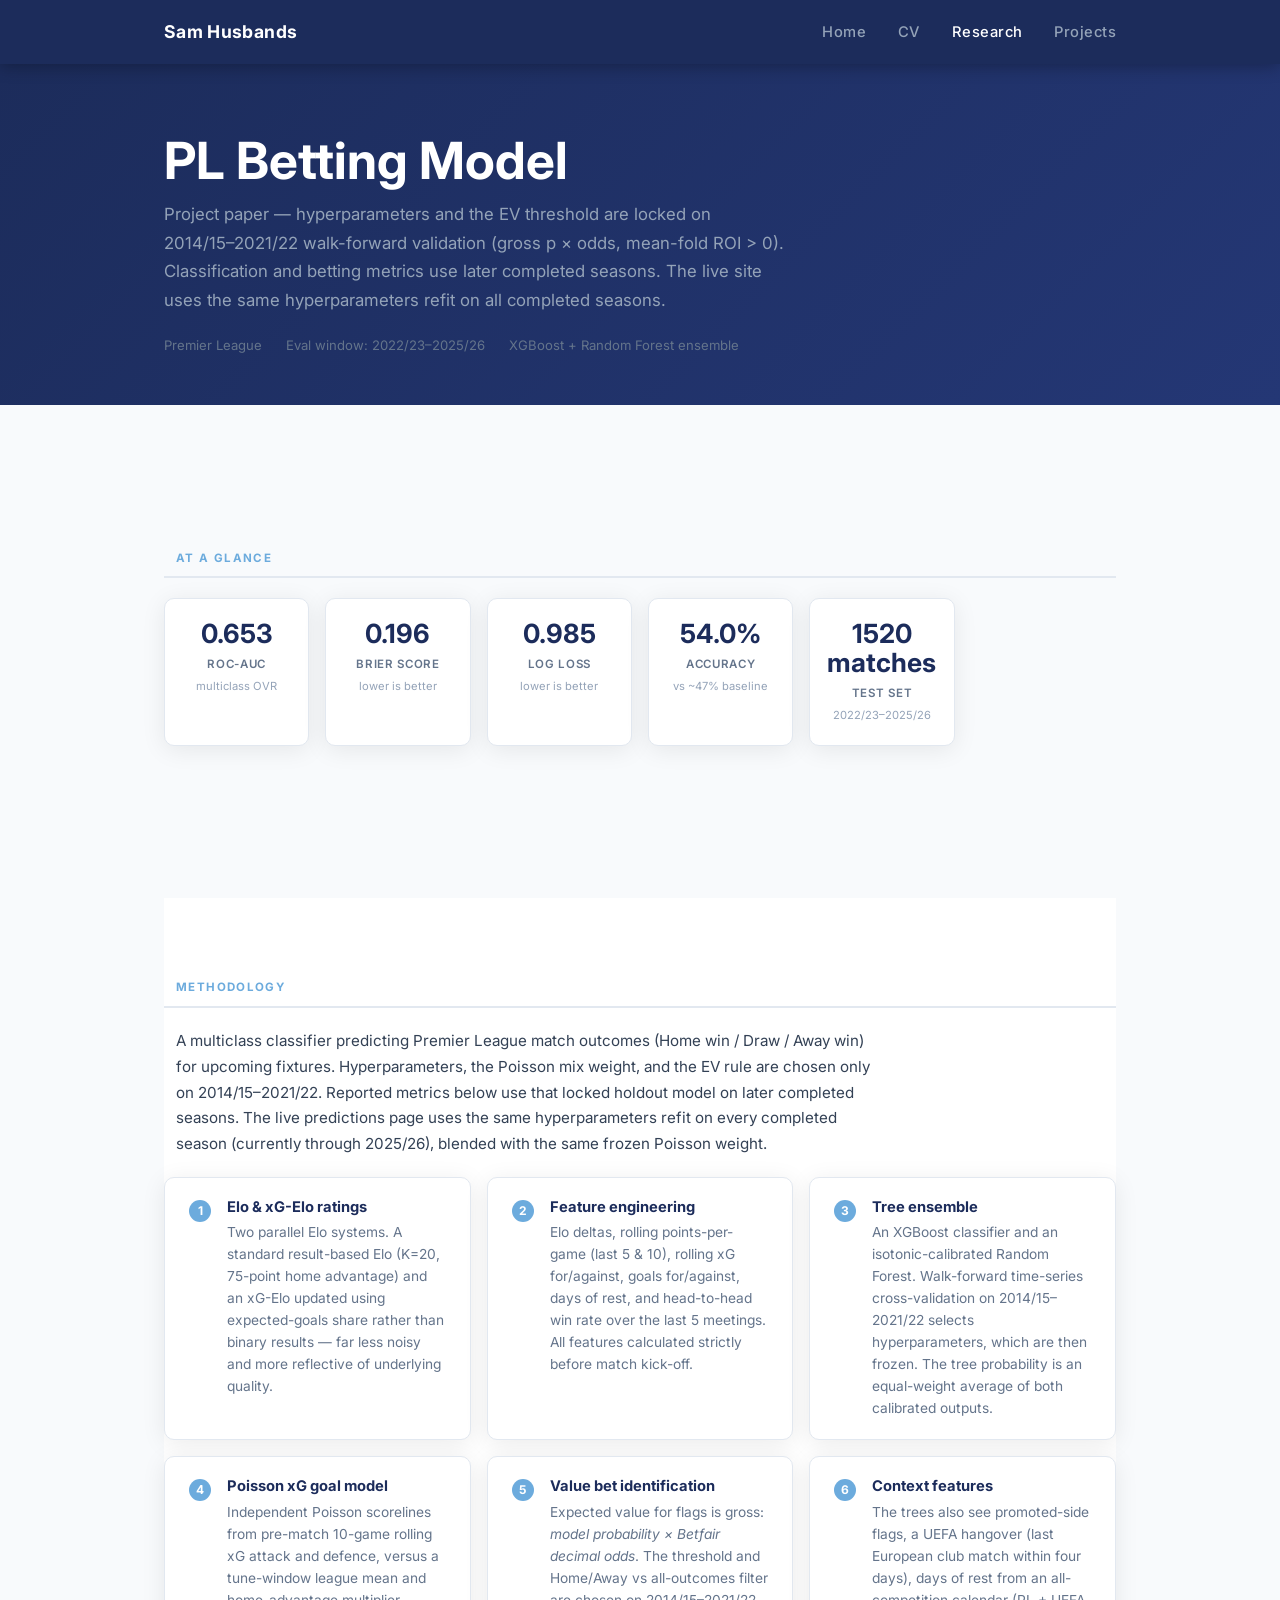
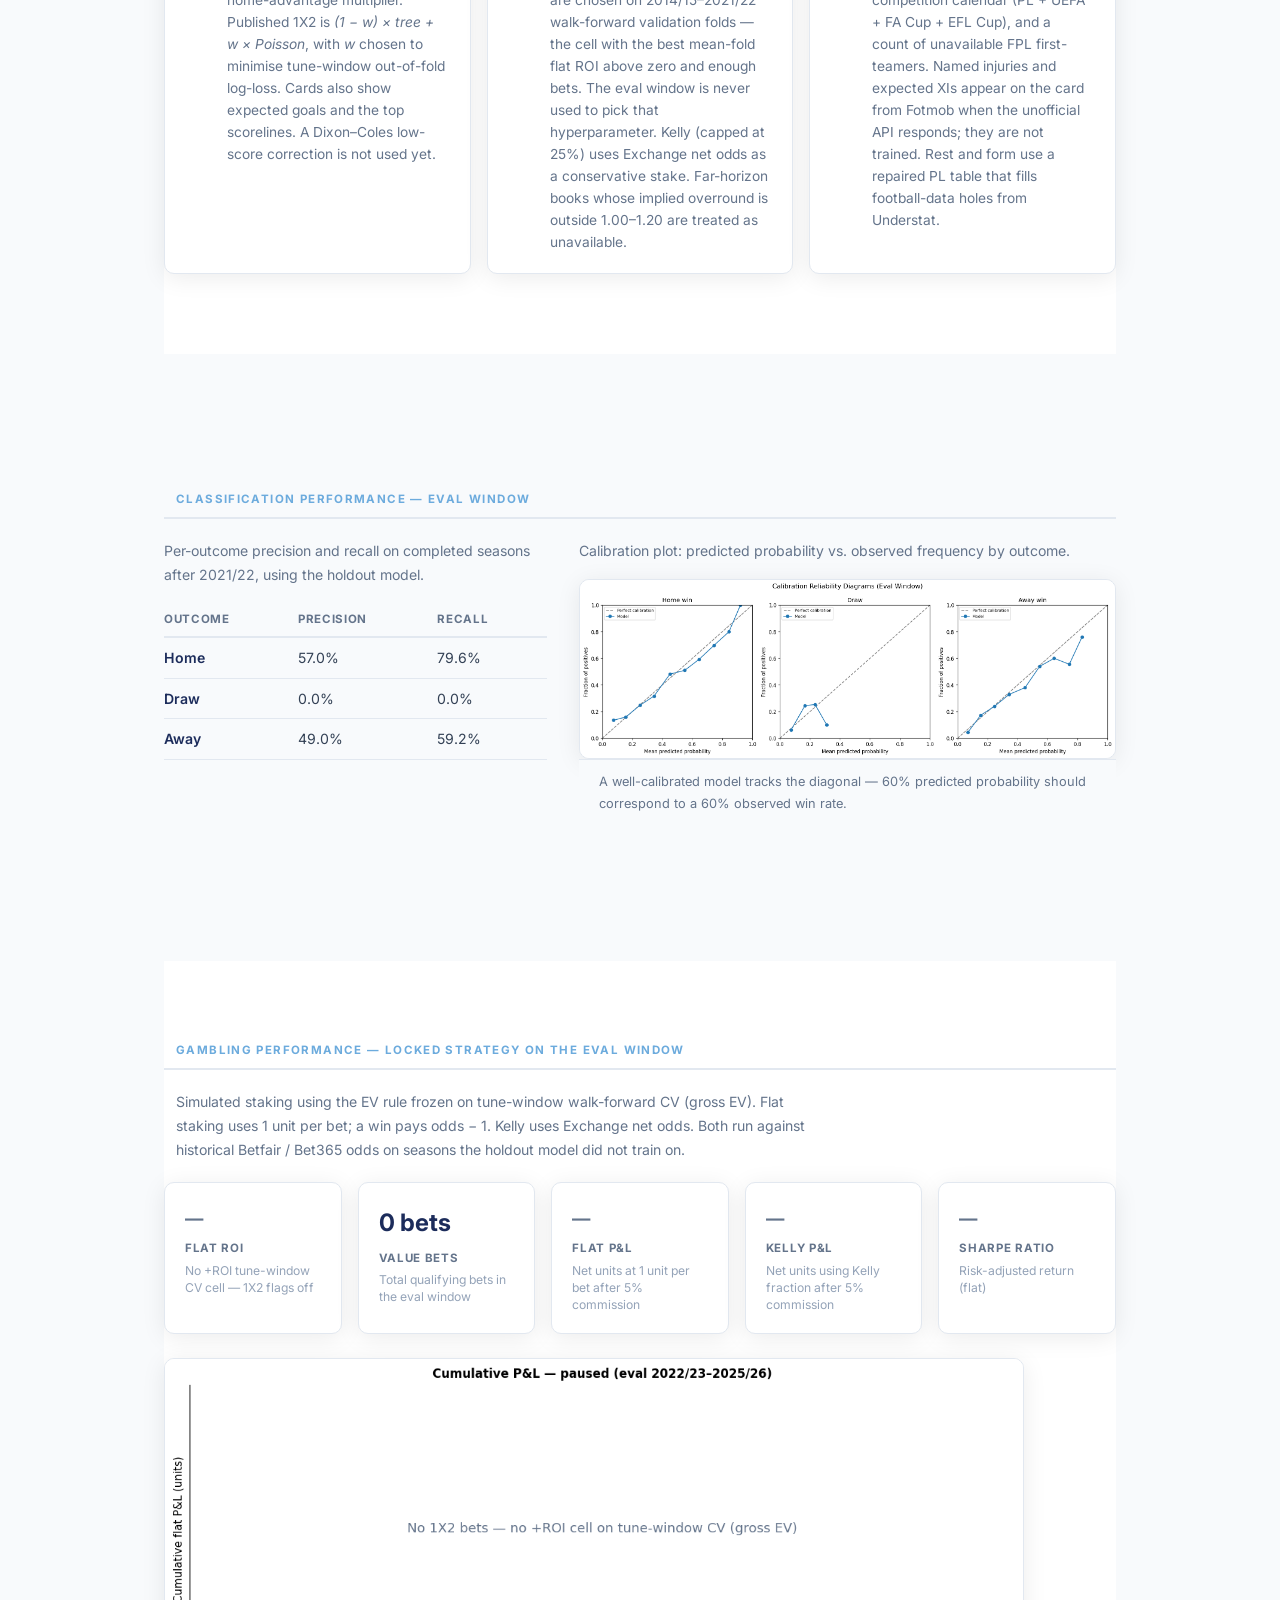
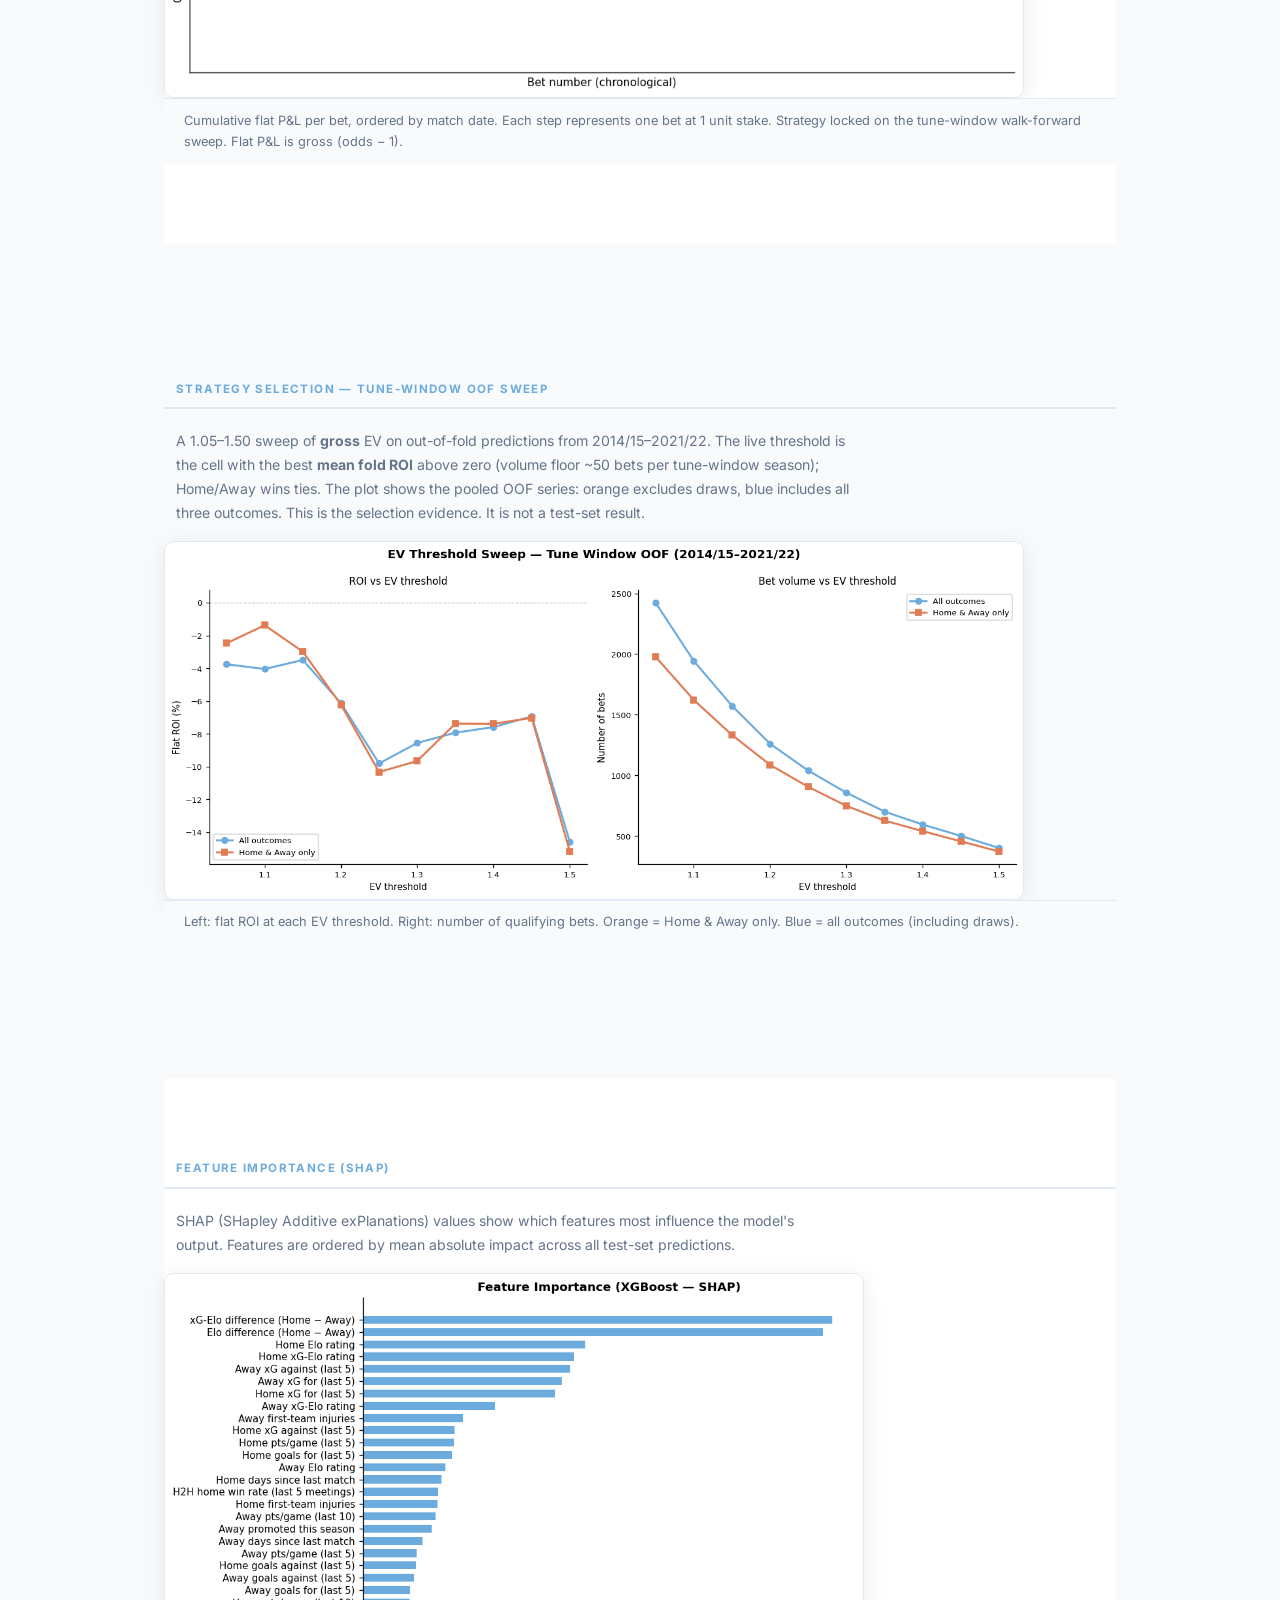
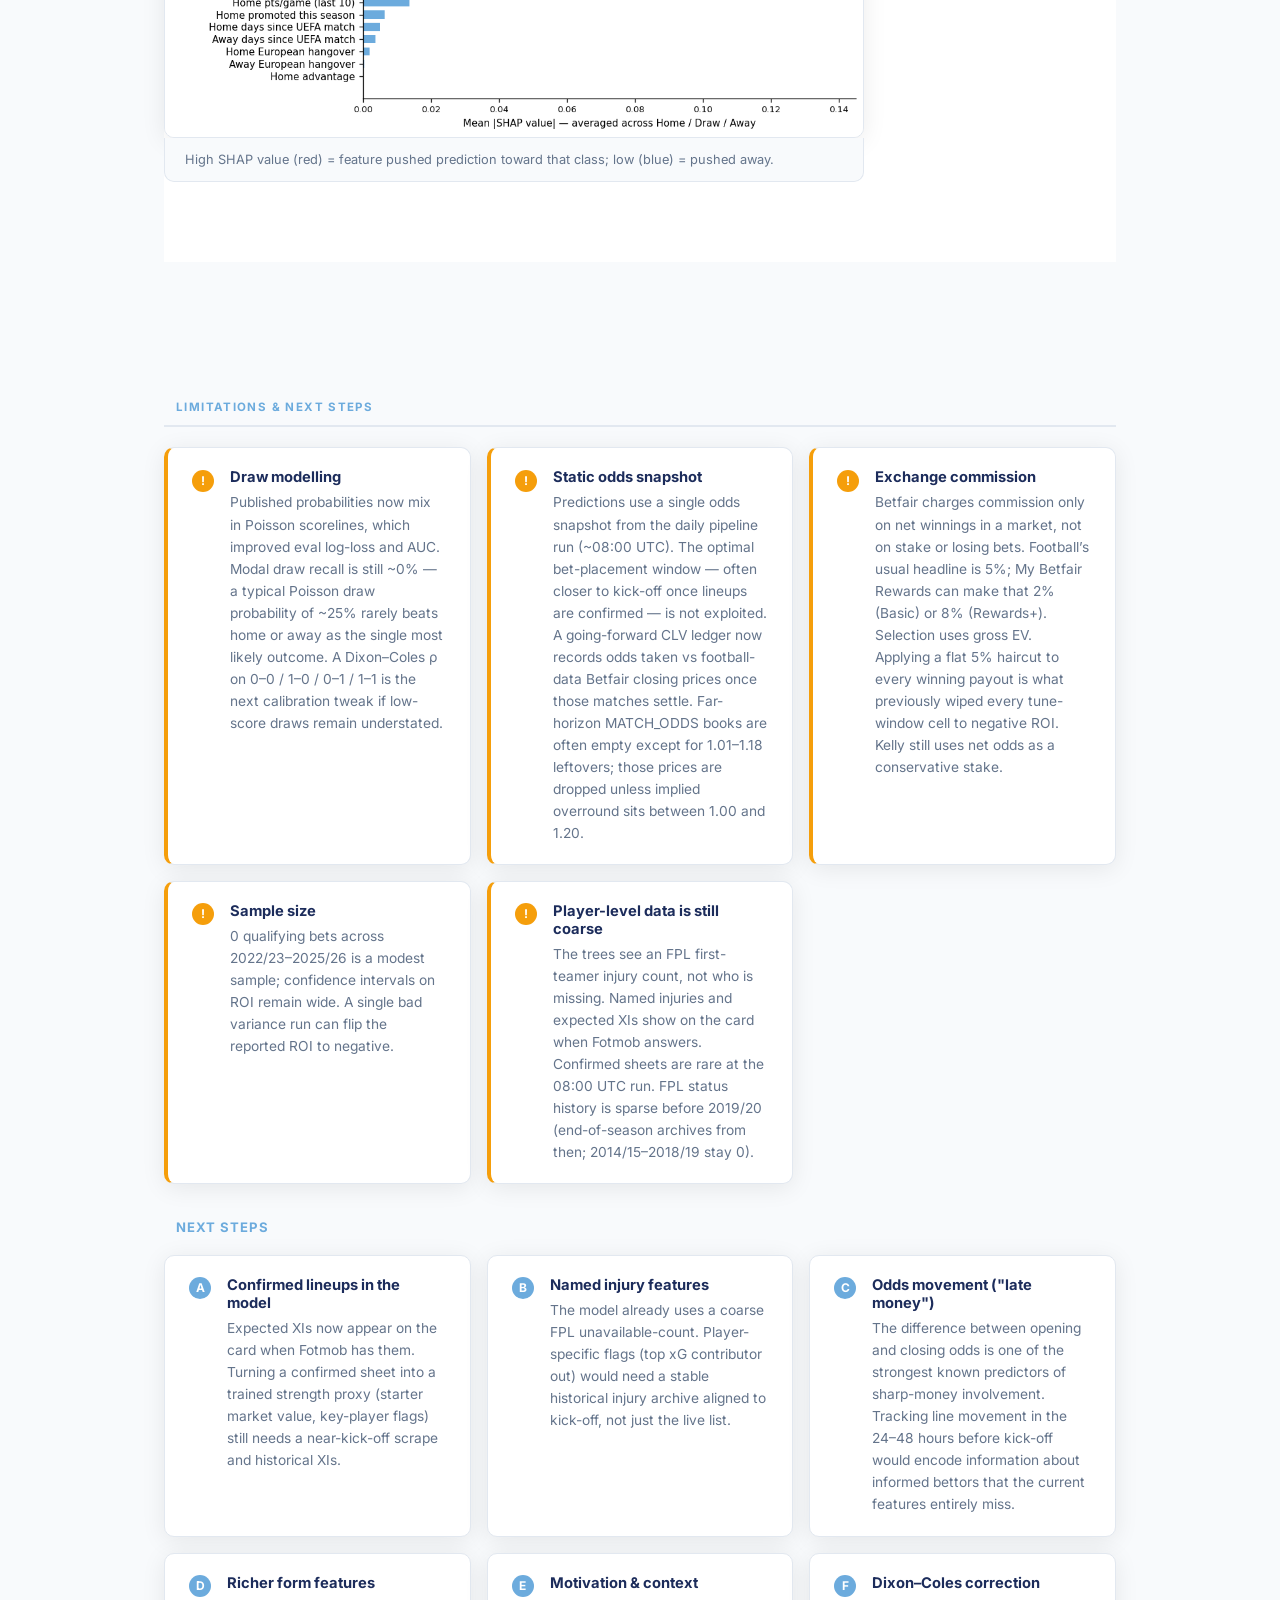
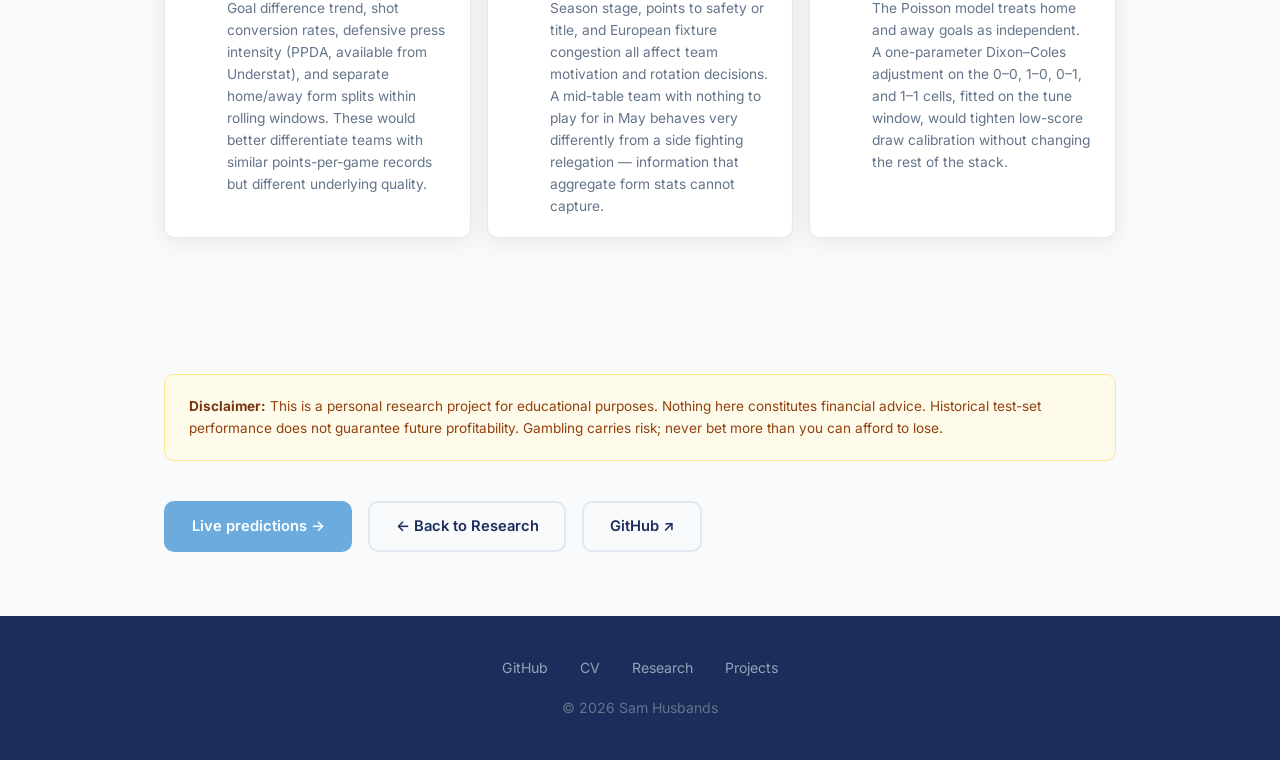
==== commit 850fa2de: "Publish tune-window CV sweep for betting flags and refresh eval artefacts. Gross EV has no +ROI cell" ====
--- a/betting-paper.html
+++ b/betting-paper.html
@@ -4,7 +4,7 @@
   <meta charset="UTF-8" />
   <meta name="viewport" content="width=device-width, initial-scale=1.0" />
   <title>PL Betting Model – Project Paper – Sam Husbands</title>
-  <meta name="description" content="Project paper: Premier League match outcome model. Methodology, performance metrics, calibration and gambling returns on the unseen test set." />
+  <meta name="description" content="Project paper: Premier League match outcome model. Hyperparameters and EV threshold locked on 2014/15–2021/22 walk-forward validation. Metrics reported on later completed seasons." />
   <link rel="preconnect" href="https://fonts.googleapis.com" />
   <link rel="preconnect" href="https://fonts.gstatic.com" crossorigin />
   <link href="https://fonts.googleapis.com/css2?family=Inter:wght@400;500;600;700&display=swap" rel="stylesheet" />
@@ -289,11 +289,11 @@
   <div class="paper-header">
     <div class="container">
       <h1>PL Betting Model</h1>
-      <p>Project paper — methodology, classification performance, calibration, and gambling returns on the unseen test set.</p>
+      <p>Project paper — hyperparameters and the EV threshold are locked on 2014/15–2021/22 walk-forward validation (gross p × odds, mean-fold ROI &gt; 0). Classification and betting metrics use later completed seasons. The live site uses the same hyperparameters refit on all completed seasons.</p>
       <div class="header-meta">
-        <span>⚽ Premier League</span>
-        <span>📅 Test set: 2022/23–2024/25</span>
-        <span>🤖 XGBoost + Random Forest ensemble</span>
+        <span>Premier League</span>
+        <span id="headerEvalSeasons">Eval window: 2022/23–2025/26</span>
+        <span>XGBoost + Random Forest ensemble</span>
       </div>
     </div>
   </div>
@@ -315,7 +315,9 @@
         <div class="paper-section-heading">Methodology</div>
         <p style="font-size:0.95rem; color:var(--text); margin-bottom:1.25rem; max-width:720px;">
           A multiclass classifier predicting Premier League match outcomes (Home win / Draw / Away win) for upcoming fixtures.
-          Training data covers seasons 2014/15–2021/22; the model has never seen 2022/23 onward.
+          Hyperparameters, the Poisson mix weight, and the EV rule are chosen only on 2014/15–2021/22. Reported metrics below
+          use that locked holdout model on later completed seasons. The live predictions page uses the same hyperparameters
+          refit on every completed season (currently through 2025/26), blended with the same frozen Poisson weight.
         </p>
         <div class="method-steps">
           <div class="method-step">
@@ -335,15 +337,35 @@
           <div class="method-step">
             <div class="method-step-num">3</div>
             <div class="method-step-body">
-              <h4>Ensemble model</h4>
-              <p>An XGBoost classifier and an isotonic-calibrated Random Forest, trained independently with walk-forward time-series cross-validation. Final match probabilities are an equal-weight average of both calibrated outputs.</p>
+              <h4>Tree ensemble</h4>
+              <p>An XGBoost classifier and an isotonic-calibrated Random Forest. Walk-forward time-series cross-validation on 2014/15–2021/22 selects hyperparameters, which are then frozen. The tree probability is an equal-weight average of both calibrated outputs.</p>
             </div>
           </div>
           <div class="method-step">
             <div class="method-step-num">4</div>
             <div class="method-step-body">
+              <h4>Poisson xG goal model</h4>
+              <p>Independent Poisson scorelines from pre-match 10-game rolling xG attack and defence, versus a tune-window league mean and home-advantage multiplier.
+              Published 1X2 is <em>(1 − w) × tree + w × Poisson</em>, with <em>w</em> chosen to minimise tune-window out-of-fold log-loss. Cards also show expected goals and the top scorelines. A Dixon–Coles low-score correction is not used yet.</p>
+            </div>
+          </div>
+          <div class="method-step">
+            <div class="method-step-num">5</div>
+            <div class="method-step-body">
               <h4>Value bet identification</h4>
-              <p>A bet is flagged when <em>model probability × Betfair decimal odds &gt; 1.25</em> on Home or Away outcomes only. Draws are excluded — the model's draw recall is near-zero (1.9%), and including them consistently destroys ROI. The 1.25 threshold was chosen via a systematic sweep on the held-out test set. Kelly fraction (capped at 25%) is shown as a suggested stake size.</p>
+              <p>Expected value for flags is gross: <em>model probability × Betfair decimal odds</em>.
+              The threshold and Home/Away vs all-outcomes filter are chosen on 2014/15–2021/22
+              walk-forward validation folds — the cell with the best mean-fold flat ROI above zero
+              and enough bets. The eval window is never used to pick that hyperparameter.
+              Kelly (capped at 25%) uses Exchange net odds as a conservative stake.
+              Far-horizon books whose implied overround is outside 1.00–1.20 are treated as unavailable.</p>
+            </div>
+          </div>
+          <div class="method-step">
+            <div class="method-step-num">6</div>
+            <div class="method-step-body">
+              <h4>Context features</h4>
+              <p>The trees also see promoted-side flags, a UEFA hangover (last European club match within four days), days of rest from an all-competition calendar (PL + UEFA + FA Cup + EFL Cup), and a count of unavailable FPL first-teamers. Named injuries and expected XIs appear on the card from Fotmob when the unofficial API responds; they are not trained. Rest and form use a repaired PL table that fills football-data holes from Understat.</p>
             </div>
           </div>
         </div>
@@ -351,11 +373,11 @@
 
       <!-- CLASSIFICATION PERFORMANCE -->
       <section class="paper-section">
-        <div class="paper-section-heading">Classification performance — test set</div>
+        <div class="paper-section-heading">Classification performance — eval window</div>
         <div class="metrics-plot-row">
 
           <div>
-            <p style="font-size:0.88rem; color:var(--muted); margin-bottom:1rem;">Per-outcome precision and recall on the held-out test seasons.</p>
+            <p style="font-size:0.88rem; color:var(--muted); margin-bottom:1rem;">Per-outcome precision and recall on completed seasons after 2021/22, using the holdout model.</p>
             <table class="pr-table" id="prTable">
               <thead>
                 <tr>
@@ -398,11 +420,11 @@
 
       <!-- GAMBLING PERFORMANCE -->
       <section class="paper-section">
-        <div class="paper-section-heading">Gambling performance — unseen test set (2022/23–2024/25)</div>
-        <p style="font-size:0.88rem; color:var(--muted); margin-bottom:1.25rem; max-width:680px;">
-          Simulated staking using the deployed strategy: EV &gt; 1.25, Home &amp; Away outcomes only.
-          Flat staking uses 1 unit per bet; Kelly staking uses the model's suggested fraction.
-          Both strategies run against Betfair Exchange odds on the fully unseen test seasons.
+        <div class="paper-section-heading" id="gamblingHeading">Gambling performance — locked strategy on the eval window</div>
+        <p style="font-size:0.88rem; color:var(--muted); margin-bottom:1.25rem; max-width:680px;" id="gamblingIntro">
+          Simulated staking using the EV rule frozen on tune-window walk-forward CV (gross EV).
+          Flat staking uses 1 unit per bet; a win pays odds − 1. Kelly uses Exchange net odds.
+          Both run against historical Betfair / Bet365 odds on seasons the holdout model did not train on.
         </p>
         <div class="gambling-tiles" id="gamblingTiles">
           <!-- Populated by JS -->
@@ -420,18 +442,19 @@
         </div>
         <div class="plot-caption">
           Cumulative flat P&amp;L per bet, ordered by match date. Each step represents one bet at 1 unit stake.
-          Strategy: EV &gt; 1.25, Home &amp; Away only. Pre-commission.
+          Strategy locked on the tune-window walk-forward sweep. Flat P&amp;L is gross (odds − 1).
         </div>
       </section>
 
       <!-- THRESHOLD SWEEP -->
       <section class="paper-section">
-        <div class="paper-section-heading">Strategy selection — EV threshold sweep</div>
+        <div class="paper-section-heading">Strategy selection — tune-window OOF sweep</div>
         <p style="font-size:0.88rem; color:var(--muted); margin-bottom:1rem; max-width:700px;">
-          To choose the EV threshold and outcome filter, a systematic backtest was run across thresholds
-          1.05–1.50 on the held-out test set. The orange series excludes draw bets; the blue series
-          includes all three outcomes. Dropping draws and using EV &gt; 1.25 was the clearest combination
-          with positive ROI and a reasonable bet volume (~73 bets per season).
+          A 1.05–1.50 sweep of <strong>gross</strong> EV on out-of-fold predictions from
+          2014/15–2021/22. The live threshold is the cell with the best <strong>mean fold ROI</strong>
+          above zero (volume floor ~50 bets per tune-window season); Home/Away wins ties.
+          The plot shows the pooled OOF series: orange excludes draws, blue includes all three
+          outcomes. This is the selection evidence. It is not a test-set result.
         </p>
         <div class="plot-frame" id="sweepFrame" style="max-width:860px;">
           <img id="sweepImg"
@@ -482,8 +505,8 @@
           <div class="method-step" style="border-left:4px solid #f59e0b;">
             <div class="method-step-num" style="background:#f59e0b;">!</div>
             <div class="method-step-body">
-              <h4>Draw blindness</h4>
-              <p>The model's draw recall is 1.9% — it almost never predicts a draw as the most likely outcome. Draws are inherently hard to model from aggregate team statistics; a dedicated draw sub-model (e.g. using a Poisson goal-distribution framework) would be needed to unlock that ~25% of fixtures.</p>
+              <h4>Draw modelling</h4>
+              <p>Published probabilities now mix in Poisson scorelines, which improved eval log-loss and AUC. Modal draw recall is still ~0% — a typical Poisson draw probability of ~25% rarely beats home or away as the single most likely outcome. A Dixon–Coles ρ on 0–0 / 1–0 / 0–1 / 1–1 is the next calibration tweak if low-score draws remain understated.</p>
             </div>
           </div>
 
@@ -491,15 +514,15 @@
             <div class="method-step-num" style="background:#f59e0b;">!</div>
             <div class="method-step-body">
               <h4>Static odds snapshot</h4>
-              <p>Predictions use a single odds snapshot from the daily pipeline run (~08:00 UTC). The optimal bet-placement window — often closer to kick-off once lineups are confirmed — is not exploited. Closing-line value (CLV) analysis would quantify how much edge is left on the table.</p>
+              <p>Predictions use a single odds snapshot from the daily pipeline run (~08:00 UTC). The optimal bet-placement window — often closer to kick-off once lineups are confirmed — is not exploited. A going-forward CLV ledger now records odds taken vs football-data Betfair closing prices once those matches settle. Far-horizon MATCH_ODDS books are often empty except for 1.01–1.18 leftovers; those prices are dropped unless implied overround sits between 1.00 and 1.20.</p>
             </div>
           </div>
 
           <div class="method-step" style="border-left:4px solid #f59e0b;">
             <div class="method-step-num" style="background:#f59e0b;">!</div>
             <div class="method-step-body">
-              <h4>Commission not deducted</h4>
-              <p>Betfair charges ~5% commission on net winnings. The reported ROI is pre-commission and therefore slightly optimistic. Commission-aware Kelly sizing would also adjust stake fractions to reflect true expected value after fees.</p>
+              <h4>Exchange commission</h4>
+              <p>Betfair charges commission only on net winnings in a market, not on stake or losing bets. Football’s usual headline is 5%; My Betfair Rewards can make that 2% (Basic) or 8% (Rewards+). Selection uses gross EV. Applying a flat 5% haircut to every winning payout is what previously wiped every tune-window cell to negative ROI. Kelly still uses net odds as a conservative stake.</p>
             </div>
           </div>
 
@@ -507,15 +530,15 @@
             <div class="method-step-num" style="background:#f59e0b;">!</div>
             <div class="method-step-body">
               <h4>Sample size</h4>
-              <p>218 qualifying bets across three test seasons (~73/season) is a reasonable sample but confidence intervals on ROI remain wide. A single bad variance run can flip +2.8% to negative. More seasons of out-of-sample data will narrow this.</p>
+              <p id="sampleSizeNote">Qualifying bets across the eval window are a modest sample; confidence intervals on ROI remain wide. A single bad variance run can flip a small positive ROI to negative. The eval window now includes every completed season after 2021/22.</p>
             </div>
           </div>
 
           <div class="method-step" style="border-left:4px solid #f59e0b;">
             <div class="method-step-num" style="background:#f59e0b;">!</div>
             <div class="method-step-body">
-              <h4>No player-level data</h4>
-              <p>The model sees only team-level aggregates. A key striker missing through injury or a goalkeeper suspended materially shifts the true probability, but the current feature set has no way to capture this.</p>
+              <h4>Player-level data is still coarse</h4>
+              <p>The trees see an FPL first-teamer injury count, not who is missing. Named injuries and expected XIs show on the card when Fotmob answers. Confirmed sheets are rare at the 08:00 UTC run. FPL status history is sparse before 2019/20 (end-of-season archives from then; 2014/15–2018/19 stay 0).</p>
             </div>
           </div>
 
@@ -528,16 +551,16 @@
           <div class="method-step">
             <div class="method-step-num">A</div>
             <div class="method-step-body">
-              <h4>Confirmed lineups</h4>
-              <p>Pre-match lineup data becomes available ~1 hour before kick-off. Starting XI strength proxies — such as the sum of market values of starters, or a "key player present" flag — are among the strongest known signals for improving match outcome prediction.</p>
+              <h4>Confirmed lineups in the model</h4>
+              <p>Expected XIs now appear on the card when Fotmob has them. Turning a confirmed sheet into a trained strength proxy (starter market value, key-player flags) still needs a near-kick-off scrape and historical XIs.</p>
             </div>
           </div>
 
           <div class="method-step">
             <div class="method-step-num">B</div>
             <div class="method-step-body">
-              <h4>Injury &amp; suspension lists</h4>
-              <p>Binary flags for the absence of top-ranked players by salary or xG contribution. Even a single top-5% earner missing significantly shifts expected goal distributions, and therefore correct match probabilities.</p>
+              <h4>Named injury features</h4>
+              <p>The model already uses a coarse FPL unavailable-count. Player-specific flags (top xG contributor out) would need a stable historical injury archive aligned to kick-off, not just the live list.</p>
             </div>
           </div>
 
@@ -568,8 +591,8 @@
           <div class="method-step">
             <div class="method-step-num">F</div>
             <div class="method-step-body">
-              <h4>Improved draw modelling</h4>
-              <p>A dedicated binary classifier for draws, or a Dixon–Coles / Poisson model that estimates draw probability directly from scored-goal distributions, would allow the ~25% of fixtures currently excluded to be re-evaluated with a better calibrated draw probability.</p>
+              <h4>Dixon–Coles correction</h4>
+              <p>The Poisson model treats home and away goals as independent. A one-parameter Dixon–Coles adjustment on the 0–0, 1–0, 0–1, and 1–1 cells, fitted on the tune window, would tighten low-score draw calibration without changing the rest of the stack.</p>
             </div>
           </div>
 
@@ -654,7 +677,9 @@
       const brier     = e && e.brier_score !== null ? fmt(e.brier_score, 3) : null;
       const logLoss   = e && e.log_loss   !== null ? fmt(e.log_loss,   3) : null;
       const accuracy  = e && e.accuracy   !== null ? pctFmt(e.accuracy)   : null;
-      const seasons   = (e && e.test_seasons) || '2022/23–2024/25';
+      const seasons   = (e && e.test_seasons) || '2022/23–2025/26';
+      const header = document.getElementById('headerEvalSeasons');
+      if (header) header.textContent = 'Eval window: ' + seasons;
       const nMatches  = e && e.n_test_matches !== null ? e.n_test_matches : null;
 
       document.getElementById('glanceTiles').innerHTML =
@@ -713,22 +738,35 @@
       const flatPnl   = g && g.flat_pnl     !== null ? fmt(g.flat_pnl,     2)      : null;
       const kellyPnl  = g && g.kelly_pnl    !== null ? fmt(g.kelly_pnl,    2)      : null;
       const sharpe    = g && g.sharpe_ratio  !== null ? fmt(g.sharpe_ratio, 2)      : null;
-      const threshold = (g && g.value_bet_threshold) || 1.05;
+      const threshold = g && g.value_bet_threshold;
+      const bettingOn = !(e && e.strategy && e.strategy.betting_enabled === false);
 
       const flatRoiClass  = (g && g.flat_roi_pct !== null) ? (g.flat_roi_pct >= 0 ? 'positive' : 'negative') : '';
       const kellyPnlClass = (g && g.kelly_pnl    !== null) ? (g.kelly_pnl    >= 0 ? 'positive' : 'negative') : '';
 
-      const edgePct = ((threshold - 1) * 100).toFixed(0);
-      const outcomes = (e && e.strategy && e.strategy.allowed_outcomes)
+      const edgePct = (threshold != null) ? ((threshold - 1) * 100).toFixed(0) : null;
+      const outcomes = (e && e.strategy && e.strategy.allowed_outcomes && e.strategy.allowed_outcomes.length)
         ? e.strategy.allowed_outcomes.map(o => o.charAt(0).toUpperCase() + o.slice(1)).join(' & ')
         : 'Home & Away';
+      const roiDesc = bettingOn && edgePct != null
+        ? `1 unit per bet · gross EV ≥ ${edgePct}% · ${outcomes} · chosen on tune-window CV`
+        : 'No +ROI tune-window CV cell — 1X2 flags off';
 
       document.getElementById('gamblingTiles').innerHTML =
-        makeGamblingTile(flatRoi,  'Flat ROI',    `1 unit per bet · EV > ${edgePct}% · ${outcomes}`, flatRoiClass) +
-        makeGamblingTile(flatBets, 'Value bets',  'Total qualifying bets in test period', '') +
-        makeGamblingTile(flatPnl,  'Flat P&amp;L', 'Net units at 1 unit per bet', flatRoiClass) +
-        makeGamblingTile(kellyPnl, 'Kelly P&amp;L','Net units using Kelly fraction', kellyPnlClass) +
+        makeGamblingTile(flatRoi,  'Flat ROI',    roiDesc, flatRoiClass) +
+        makeGamblingTile(flatBets, 'Value bets',  'Total qualifying bets in the eval window', '') +
+        makeGamblingTile(flatPnl,  'Flat P&amp;L', 'Net units at 1 unit per bet after 5% commission', flatRoiClass) +
+        makeGamblingTile(kellyPnl, 'Kelly P&amp;L','Net units using Kelly fraction after 5% commission', kellyPnlClass) +
         makeGamblingTile(sharpe,   'Sharpe ratio', 'Risk-adjusted return (flat)', '');
+
+      const note = document.getElementById('sampleSizeNote');
+      const evalSeasons = (e && e.test_seasons) || '';
+      if (note && g && g.flat_bets != null && evalSeasons) {
+        const roi = g.flat_roi_pct != null ? g.flat_roi_pct.toFixed(1) + '%' : 'the reported ROI';
+        note.textContent = g.flat_bets + ' qualifying bets across ' + evalSeasons
+          + ' is a modest sample; confidence intervals on ROI remain wide. A single bad variance run can flip '
+          + roi + ' to negative.';
+      }
     }
 
     loadEvaluation();
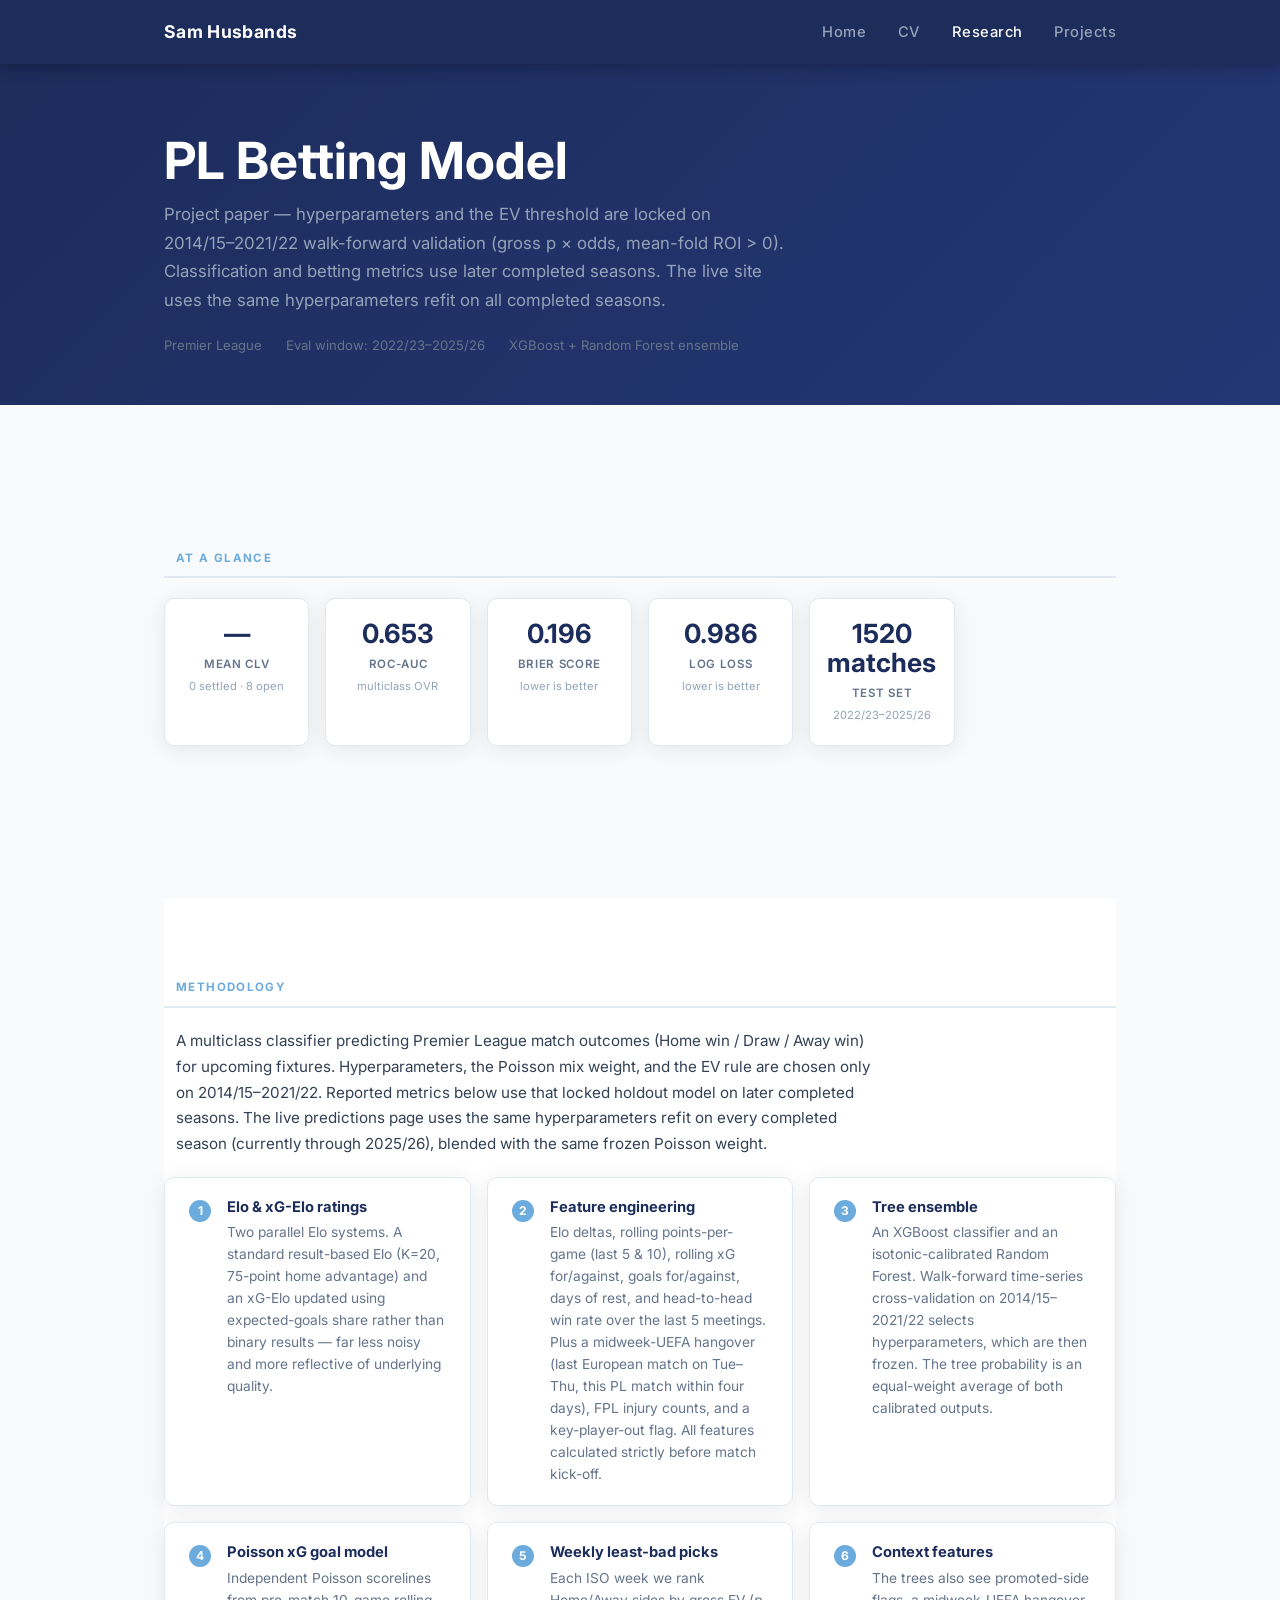
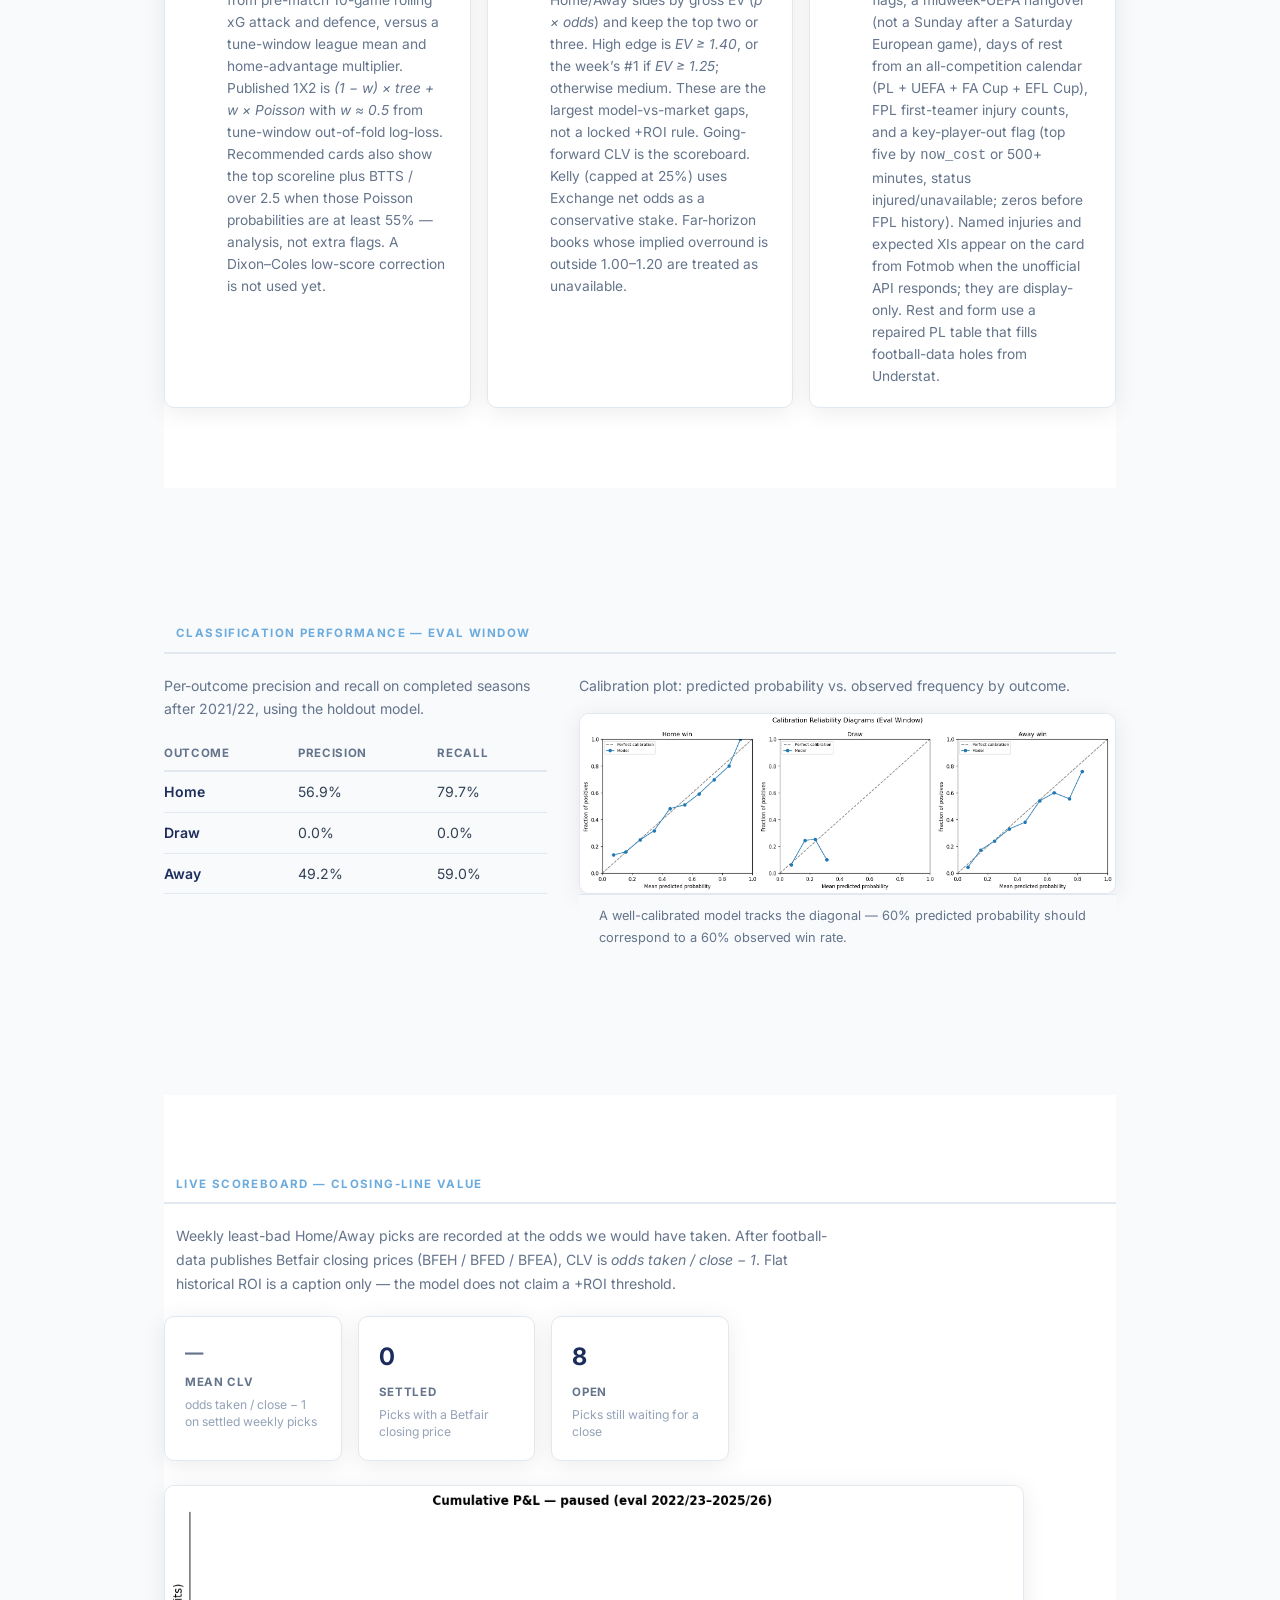
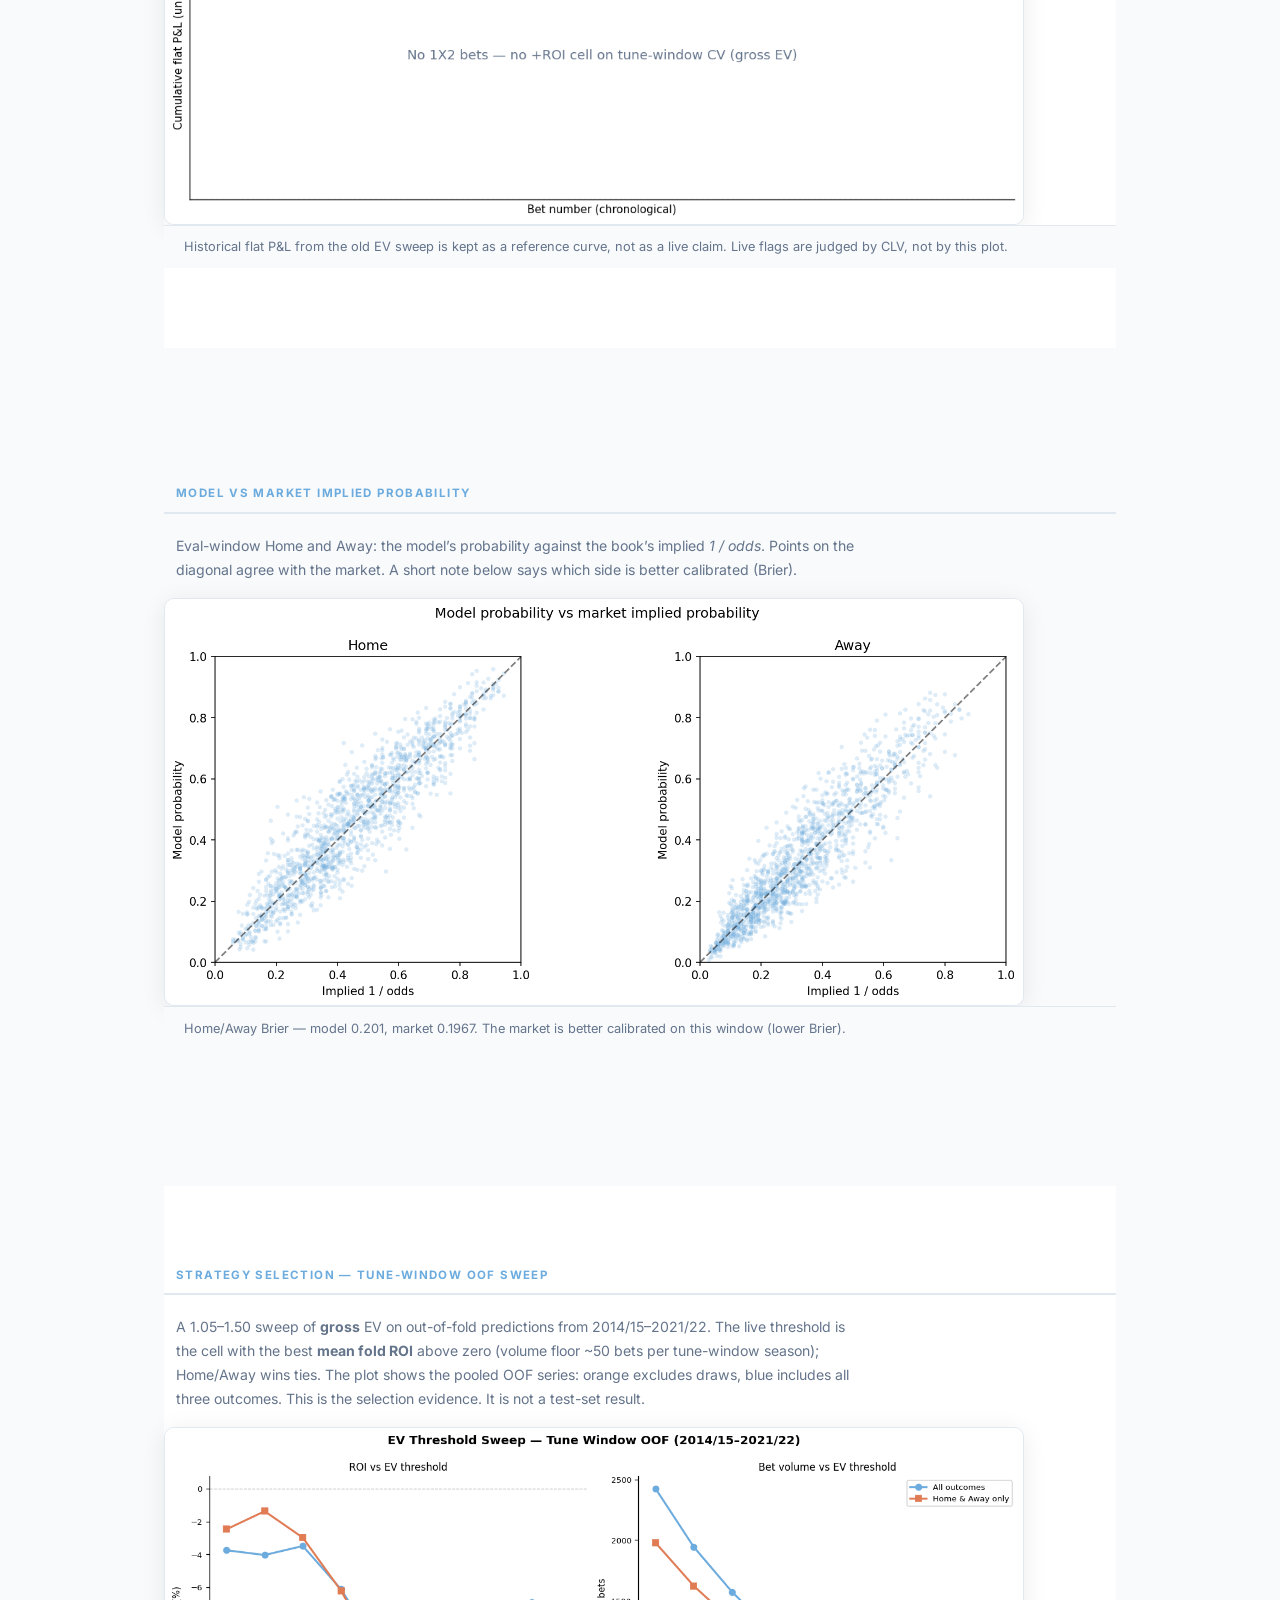
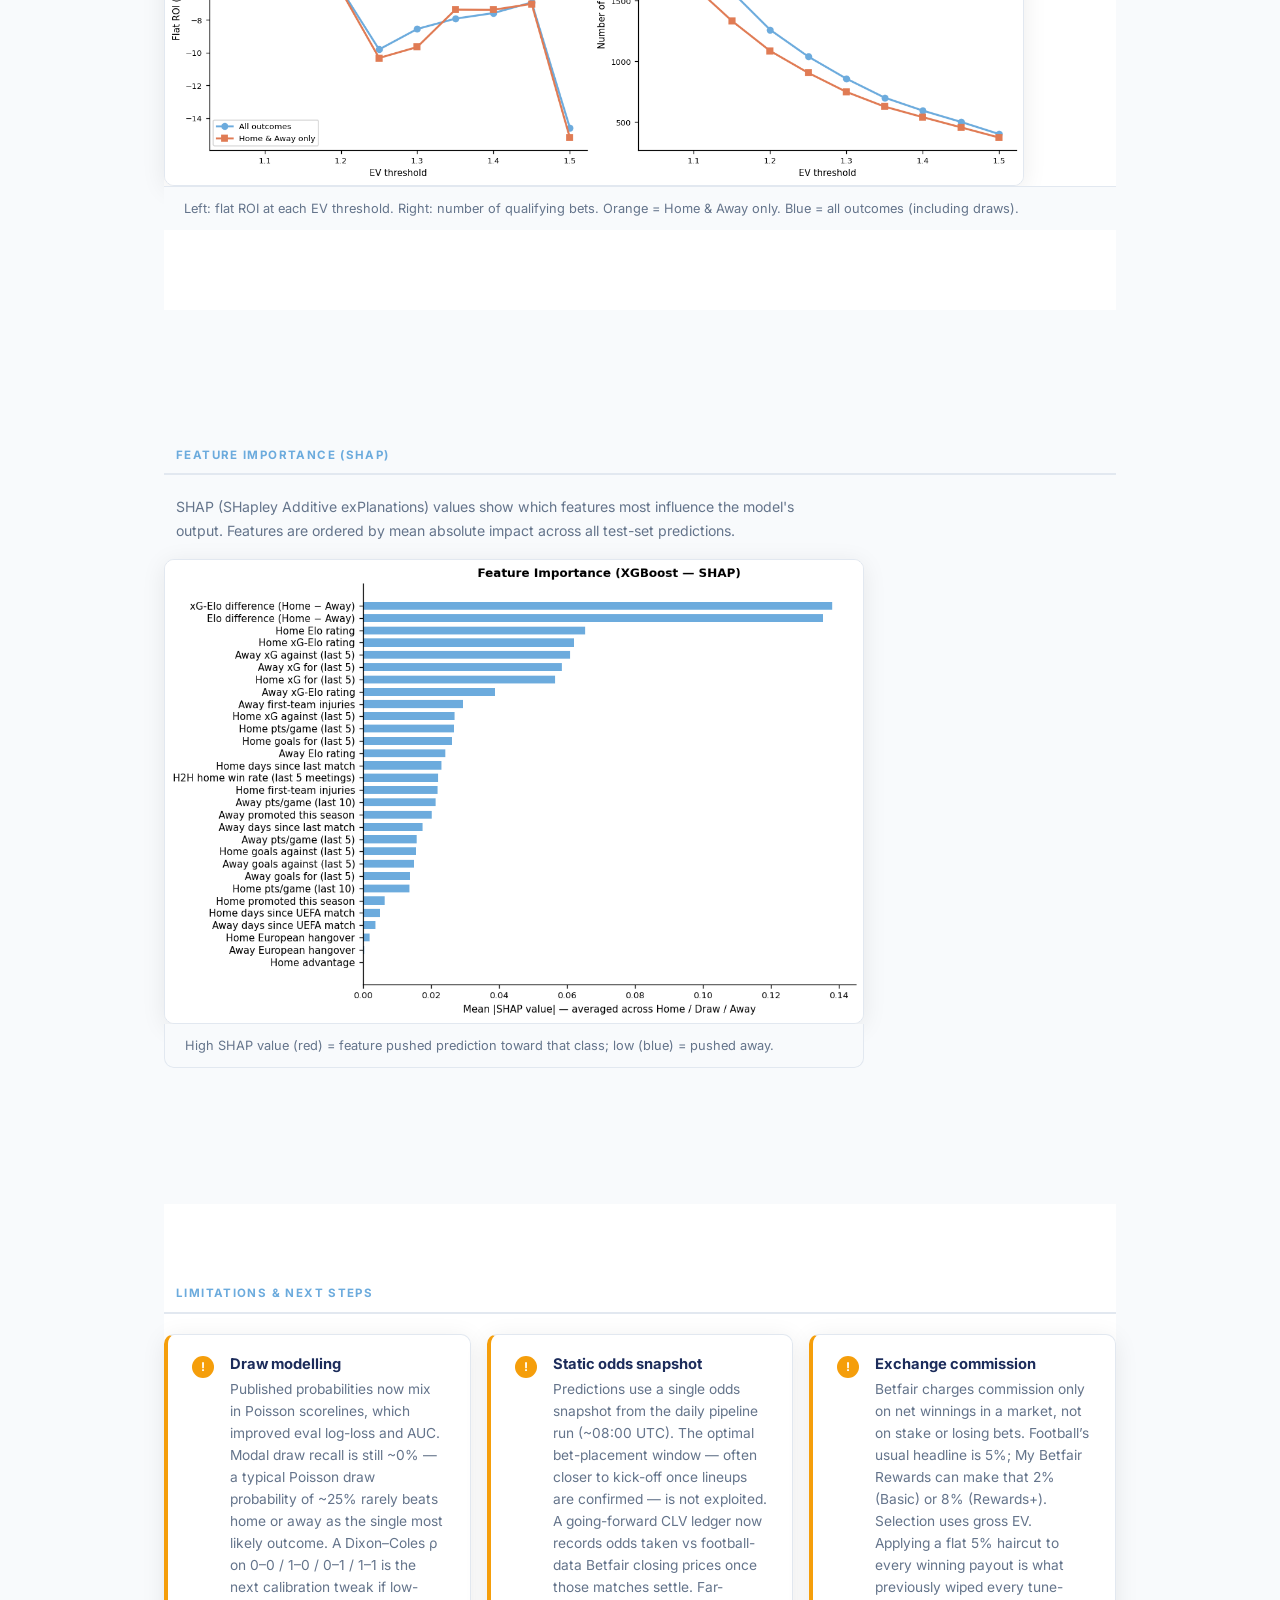
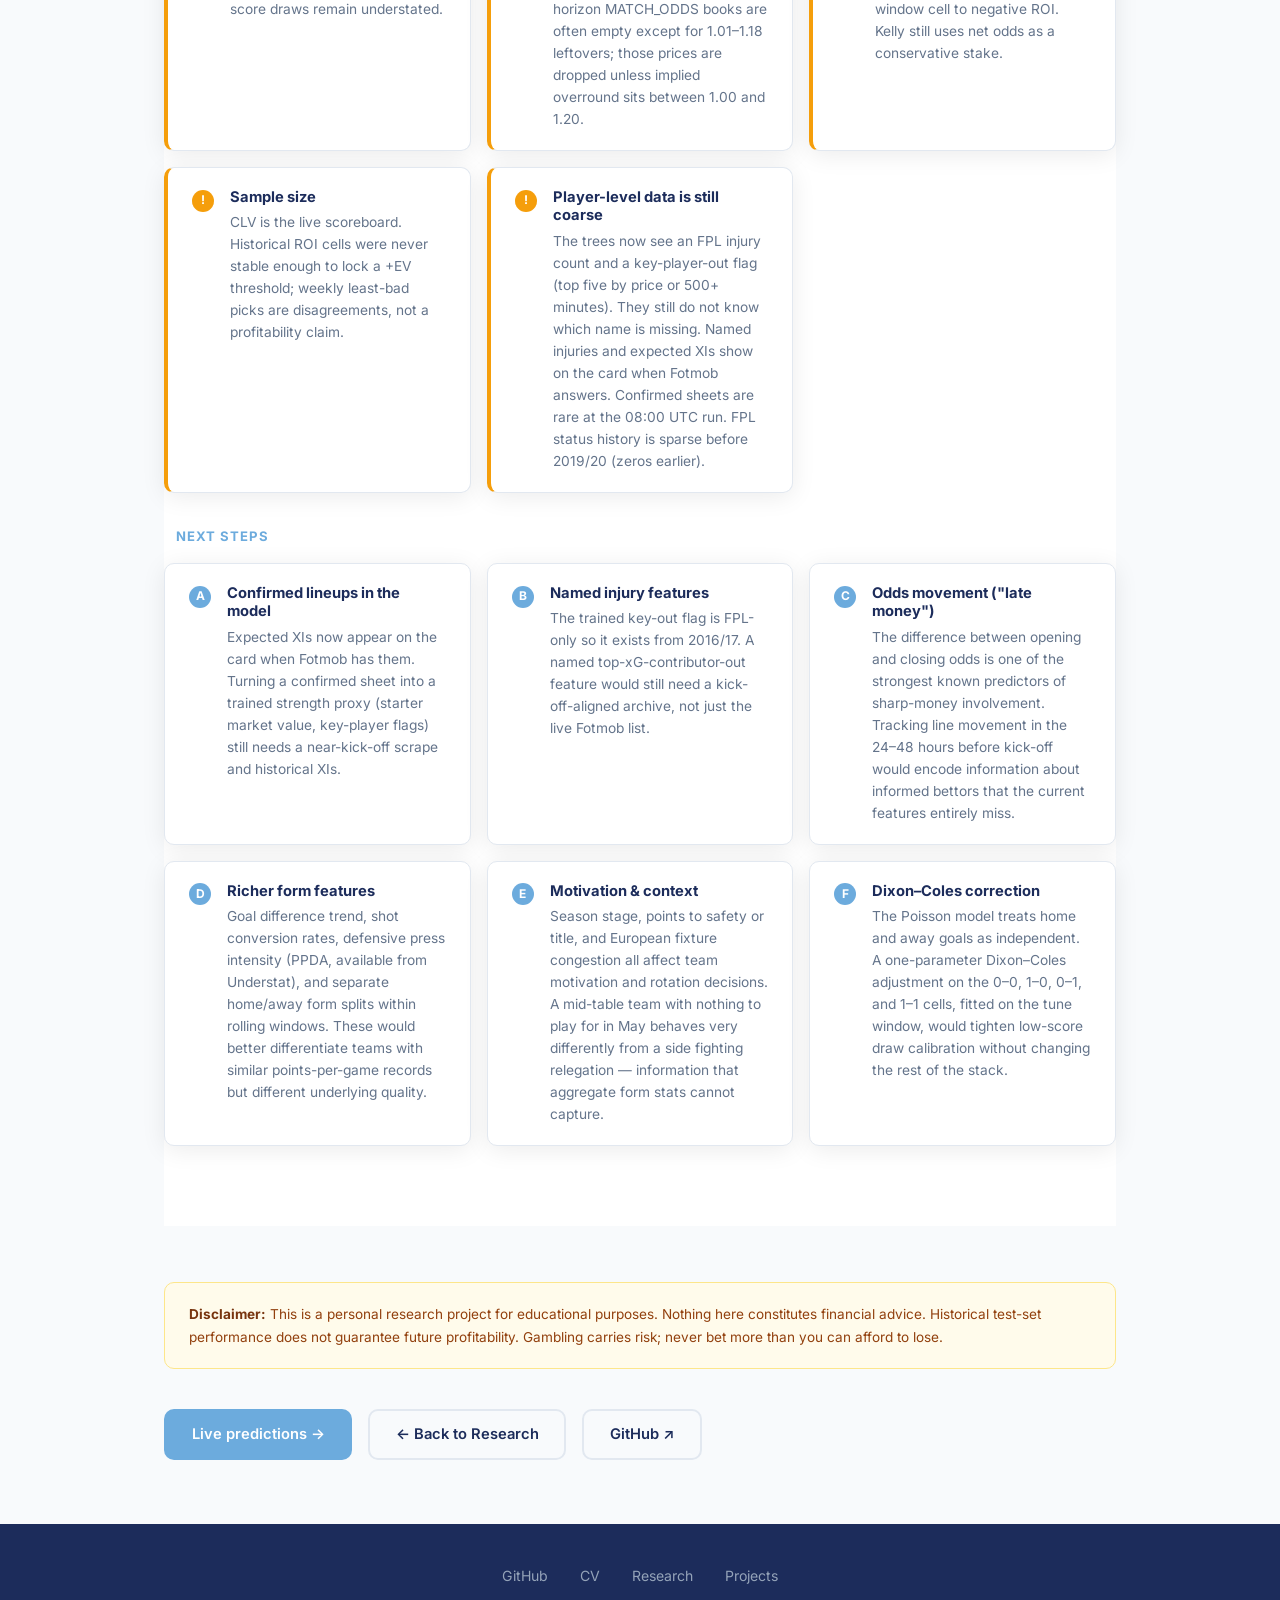
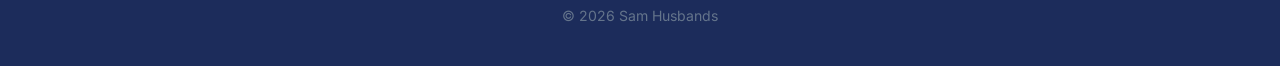
==== commit e408be67: "Show weekly least-bad Home/Away picks and score them by CLV. Co-authored-by: Cursor <cursoragent@cur" ====
--- a/betting-paper.html
+++ b/betting-paper.html
@@ -331,7 +331,7 @@
             <div class="method-step-num">2</div>
             <div class="method-step-body">
               <h4>Feature engineering</h4>
-              <p>Elo deltas, rolling points-per-game (last 5 &amp; 10), rolling xG for/against, goals for/against, days of rest, and head-to-head win rate over the last 5 meetings. All features calculated strictly before match kick-off.</p>
+              <p>Elo deltas, rolling points-per-game (last 5 &amp; 10), rolling xG for/against, goals for/against, days of rest, and head-to-head win rate over the last 5 meetings. Plus a midweek-UEFA hangover (last European match on Tue–Thu, this PL match within four days), FPL injury counts, and a key-player-out flag. All features calculated strictly before match kick-off.</p>
             </div>
           </div>
           <div class="method-step">
@@ -346,17 +346,16 @@
             <div class="method-step-body">
               <h4>Poisson xG goal model</h4>
               <p>Independent Poisson scorelines from pre-match 10-game rolling xG attack and defence, versus a tune-window league mean and home-advantage multiplier.
-              Published 1X2 is <em>(1 − w) × tree + w × Poisson</em>, with <em>w</em> chosen to minimise tune-window out-of-fold log-loss. Cards also show expected goals and the top scorelines. A Dixon–Coles low-score correction is not used yet.</p>
+              Published 1X2 is <em>(1 − w) × tree + w × Poisson</em> with <em>w ≈ 0.5</em> from tune-window out-of-fold log-loss. Recommended cards also show the top scoreline plus BTTS / over 2.5 when those Poisson probabilities are at least 55% — analysis, not extra flags. A Dixon–Coles low-score correction is not used yet.</p>
             </div>
           </div>
           <div class="method-step">
             <div class="method-step-num">5</div>
             <div class="method-step-body">
-              <h4>Value bet identification</h4>
-              <p>Expected value for flags is gross: <em>model probability × Betfair decimal odds</em>.
-              The threshold and Home/Away vs all-outcomes filter are chosen on 2014/15–2021/22
-              walk-forward validation folds — the cell with the best mean-fold flat ROI above zero
-              and enough bets. The eval window is never used to pick that hyperparameter.
+              <h4>Weekly least-bad picks</h4>
+              <p>Each ISO week we rank Home/Away sides by gross EV (<em>p × odds</em>) and keep the top two or three.
+              High edge is <em>EV ≥ 1.40</em>, or the week’s #1 if <em>EV ≥ 1.25</em>; otherwise medium.
+              These are the largest model-vs-market gaps, not a locked +ROI rule. Going-forward CLV is the scoreboard.
               Kelly (capped at 25%) uses Exchange net odds as a conservative stake.
               Far-horizon books whose implied overround is outside 1.00–1.20 are treated as unavailable.</p>
             </div>
@@ -365,7 +364,7 @@
             <div class="method-step-num">6</div>
             <div class="method-step-body">
               <h4>Context features</h4>
-              <p>The trees also see promoted-side flags, a UEFA hangover (last European club match within four days), days of rest from an all-competition calendar (PL + UEFA + FA Cup + EFL Cup), and a count of unavailable FPL first-teamers. Named injuries and expected XIs appear on the card from Fotmob when the unofficial API responds; they are not trained. Rest and form use a repaired PL table that fills football-data holes from Understat.</p>
+              <p>The trees also see promoted-side flags, a midweek-UEFA hangover (not a Sunday after a Saturday European game), days of rest from an all-competition calendar (PL + UEFA + FA Cup + EFL Cup), FPL first-teamer injury counts, and a key-player-out flag (top five by <code>now_cost</code> or 500+ minutes, status injured/unavailable; zeros before FPL history). Named injuries and expected XIs appear on the card from Fotmob when the unofficial API responds; they are display-only. Rest and form use a repaired PL table that fills football-data holes from Understat.</p>
             </div>
           </div>
         </div>
@@ -420,11 +419,12 @@
 
       <!-- GAMBLING PERFORMANCE -->
       <section class="paper-section">
-        <div class="paper-section-heading" id="gamblingHeading">Gambling performance — locked strategy on the eval window</div>
+        <div class="paper-section-heading" id="gamblingHeading">Live scoreboard — closing-line value</div>
         <p style="font-size:0.88rem; color:var(--muted); margin-bottom:1.25rem; max-width:680px;" id="gamblingIntro">
-          Simulated staking using the EV rule frozen on tune-window walk-forward CV (gross EV).
-          Flat staking uses 1 unit per bet; a win pays odds − 1. Kelly uses Exchange net odds.
-          Both run against historical Betfair / Bet365 odds on seasons the holdout model did not train on.
+          Weekly least-bad Home/Away picks are recorded at the odds we would have taken.
+          After football-data publishes Betfair closing prices (BFEH / BFED / BFEA), CLV is
+          <em>odds taken / close − 1</em>. Flat historical ROI is a caption only — the model
+          does not claim a +ROI threshold.
         </p>
         <div class="gambling-tiles" id="gamblingTiles">
           <!-- Populated by JS -->
@@ -440,9 +440,32 @@
             <p>Cumulative P&amp;L chart will appear here once generated by the model pipeline.</p>
           </div>
         </div>
-        <div class="plot-caption">
-          Cumulative flat P&amp;L per bet, ordered by match date. Each step represents one bet at 1 unit stake.
-          Strategy locked on the tune-window walk-forward sweep. Flat P&amp;L is gross (odds − 1).
+        <div class="plot-caption" id="roiCaption">
+          Historical flat P&amp;L from the old EV sweep is kept as a reference curve, not as a live claim.
+          Live flags are judged by CLV, not by this plot.
+        </div>
+      </section>
+
+      <!-- MARKET CALIBRATION -->
+      <section class="paper-section">
+        <div class="paper-section-heading">Model vs market implied probability</div>
+        <p style="font-size:0.88rem; color:var(--muted); margin-bottom:0.75rem; max-width:720px;" id="marketCalIntro">
+          Eval-window Home and Away: the model’s probability against the book’s implied <em>1 / odds</em>.
+          Points on the diagonal agree with the market. A short note below says which side is better calibrated (Brier).
+        </p>
+        <div class="plot-frame" id="marketCalFrame" style="max-width:860px;">
+          <img id="marketCalImg"
+               src="data/market_calibration.png"
+               alt="Model probability versus implied 1/odds"
+               style="display:none;"
+               onload="this.style.display='block'; document.getElementById('marketCalPh').style.display='none';" />
+          <div id="marketCalPh" class="plot-placeholder">
+            <div class="ph-icon">📐</div>
+            <p>Market calibration plot will appear here once generated by the model pipeline.</p>
+          </div>
+        </div>
+        <div class="plot-caption" id="marketCalCaption">
+          Home and Away only. Draws are omitted because weekly picks never flag them.
         </div>
       </section>
 
@@ -538,7 +561,7 @@
             <div class="method-step-num" style="background:#f59e0b;">!</div>
             <div class="method-step-body">
               <h4>Player-level data is still coarse</h4>
-              <p>The trees see an FPL first-teamer injury count, not who is missing. Named injuries and expected XIs show on the card when Fotmob answers. Confirmed sheets are rare at the 08:00 UTC run. FPL status history is sparse before 2019/20 (end-of-season archives from then; 2014/15–2018/19 stay 0).</p>
+              <p>The trees now see an FPL injury count and a key-player-out flag (top five by price or 500+ minutes). They still do not know which name is missing. Named injuries and expected XIs show on the card when Fotmob answers. Confirmed sheets are rare at the 08:00 UTC run. FPL status history is sparse before 2019/20 (zeros earlier).</p>
             </div>
           </div>
 
@@ -560,7 +583,7 @@
             <div class="method-step-num">B</div>
             <div class="method-step-body">
               <h4>Named injury features</h4>
-              <p>The model already uses a coarse FPL unavailable-count. Player-specific flags (top xG contributor out) would need a stable historical injury archive aligned to kick-off, not just the live list.</p>
+              <p>The trained key-out flag is FPL-only so it exists from 2016/17. A named top-xG-contributor-out feature would still need a kick-off-aligned archive, not just the live Fotmob list.</p>
             </div>
           </div>
 
@@ -682,11 +705,19 @@
       if (header) header.textContent = 'Eval window: ' + seasons;
       const nMatches  = e && e.n_test_matches !== null ? e.n_test_matches : null;
 
+      const clv = e && e.clv;
+      const meanClv = clv && clv.mean_clv_pct != null
+        ? ((clv.mean_clv_pct > 0 ? '+' : '') + Number(clv.mean_clv_pct).toFixed(1) + '%')
+        : (clv && clv.n_settled === 0 ? '—' : null);
+      const clvSub = clv
+        ? `${clv.n_settled || 0} settled · ${clv.n_open || 0} open`
+        : 'going-forward ledger';
+
       document.getElementById('glanceTiles').innerHTML =
+        makeTile(meanClv,  'Mean CLV',    clvSub) +
         makeTile(rocAuc,   'ROC-AUC',    'multiclass OVR') +
         makeTile(brier,    'Brier score', 'lower is better') +
         makeTile(logLoss,  'Log loss',    'lower is better') +
-        makeTile(accuracy, 'Accuracy',    'vs ~47% baseline') +
         makeTile(nMatches ? nMatches + ' matches' : null, 'Test set', seasons);
     }
 
@@ -732,40 +763,44 @@
     }
 
     function renderGambling(e) {
+      const clv = e && e.clv;
+      const meanClv = clv && clv.mean_clv_pct != null
+        ? ((clv.mean_clv_pct > 0 ? '+' : '') + Number(clv.mean_clv_pct).toFixed(1) + '%')
+        : null;
+      const settled = clv && clv.n_settled != null ? String(clv.n_settled) : '0';
+      const openN = clv && clv.n_open != null ? String(clv.n_open) : '0';
+      const clvClass = (clv && clv.mean_clv_pct != null)
+        ? (clv.mean_clv_pct >= 0 ? 'positive' : 'negative')
+        : '';
+
       const g = e && e.gambling;
-      const flatRoi   = g && g.flat_roi_pct !== null ? fmt(g.flat_roi_pct, 1, '%') : null;
-      const flatBets  = g && g.flat_bets    !== null ? g.flat_bets + ' bets'       : null;
-      const flatPnl   = g && g.flat_pnl     !== null ? fmt(g.flat_pnl,     2)      : null;
-      const kellyPnl  = g && g.kelly_pnl    !== null ? fmt(g.kelly_pnl,    2)      : null;
-      const sharpe    = g && g.sharpe_ratio  !== null ? fmt(g.sharpe_ratio, 2)      : null;
-      const threshold = g && g.value_bet_threshold;
-      const bettingOn = !(e && e.strategy && e.strategy.betting_enabled === false);
-
-      const flatRoiClass  = (g && g.flat_roi_pct !== null) ? (g.flat_roi_pct >= 0 ? 'positive' : 'negative') : '';
-      const kellyPnlClass = (g && g.kelly_pnl    !== null) ? (g.kelly_pnl    >= 0 ? 'positive' : 'negative') : '';
-
-      const edgePct = (threshold != null) ? ((threshold - 1) * 100).toFixed(0) : null;
-      const outcomes = (e && e.strategy && e.strategy.allowed_outcomes && e.strategy.allowed_outcomes.length)
-        ? e.strategy.allowed_outcomes.map(o => o.charAt(0).toUpperCase() + o.slice(1)).join(' & ')
-        : 'Home & Away';
-      const roiDesc = bettingOn && edgePct != null
-        ? `1 unit per bet · gross EV ≥ ${edgePct}% · ${outcomes} · chosen on tune-window CV`
-        : 'No +ROI tune-window CV cell — 1X2 flags off';
+      const flatRoi = g && g.flat_roi_pct != null ? fmt(g.flat_roi_pct, 1, '%') : '—';
 
       document.getElementById('gamblingTiles').innerHTML =
-        makeGamblingTile(flatRoi,  'Flat ROI',    roiDesc, flatRoiClass) +
-        makeGamblingTile(flatBets, 'Value bets',  'Total qualifying bets in the eval window', '') +
-        makeGamblingTile(flatPnl,  'Flat P&amp;L', 'Net units at 1 unit per bet after 5% commission', flatRoiClass) +
-        makeGamblingTile(kellyPnl, 'Kelly P&amp;L','Net units using Kelly fraction after 5% commission', kellyPnlClass) +
-        makeGamblingTile(sharpe,   'Sharpe ratio', 'Risk-adjusted return (flat)', '');
+        makeGamblingTile(meanClv, 'Mean CLV', 'odds taken / close − 1 on settled weekly picks', clvClass) +
+        makeGamblingTile(settled, 'Settled', 'Picks with a Betfair closing price', '') +
+        makeGamblingTile(openN, 'Open', 'Picks still waiting for a close', '');
+
+      const cap = document.getElementById('roiCaption');
+      if (cap) {
+        const extra = (g && g.flat_roi_pct != null && g.flat_bets != null)
+          ? ` Old-sweep flat ROI on the eval window was ${flatRoi} over ${g.flat_bets} bets — a caption, not a hero number.`
+          : '';
+        cap.textContent = 'Historical flat P&L from the old EV sweep is kept as a reference curve, not as a live claim. Live flags are judged by CLV, not by this plot.' + extra;
+      }
+
+      const mkt = e && e.market_calibration;
+      const mktCap = document.getElementById('marketCalCaption');
+      if (mktCap && mkt && mkt.model_brier != null && mkt.market_brier != null) {
+        const winner = mkt.market_better_calibrated
+          ? 'The market is better calibrated on this window (lower Brier).'
+          : 'The model is at least as well calibrated as the market on this window.';
+        mktCap.textContent = `Home/Away Brier — model ${mkt.model_brier}, market ${mkt.market_brier}. ${winner}`;
+      }
 
       const note = document.getElementById('sampleSizeNote');
-      const evalSeasons = (e && e.test_seasons) || '';
-      if (note && g && g.flat_bets != null && evalSeasons) {
-        const roi = g.flat_roi_pct != null ? g.flat_roi_pct.toFixed(1) + '%' : 'the reported ROI';
-        note.textContent = g.flat_bets + ' qualifying bets across ' + evalSeasons
-          + ' is a modest sample; confidence intervals on ROI remain wide. A single bad variance run can flip '
-          + roi + ' to negative.';
+      if (note) {
+        note.textContent = 'CLV is the live scoreboard. Historical ROI cells were never stable enough to lock a +EV threshold; weekly least-bad picks are disagreements, not a profitability claim.';
       }
     }
 
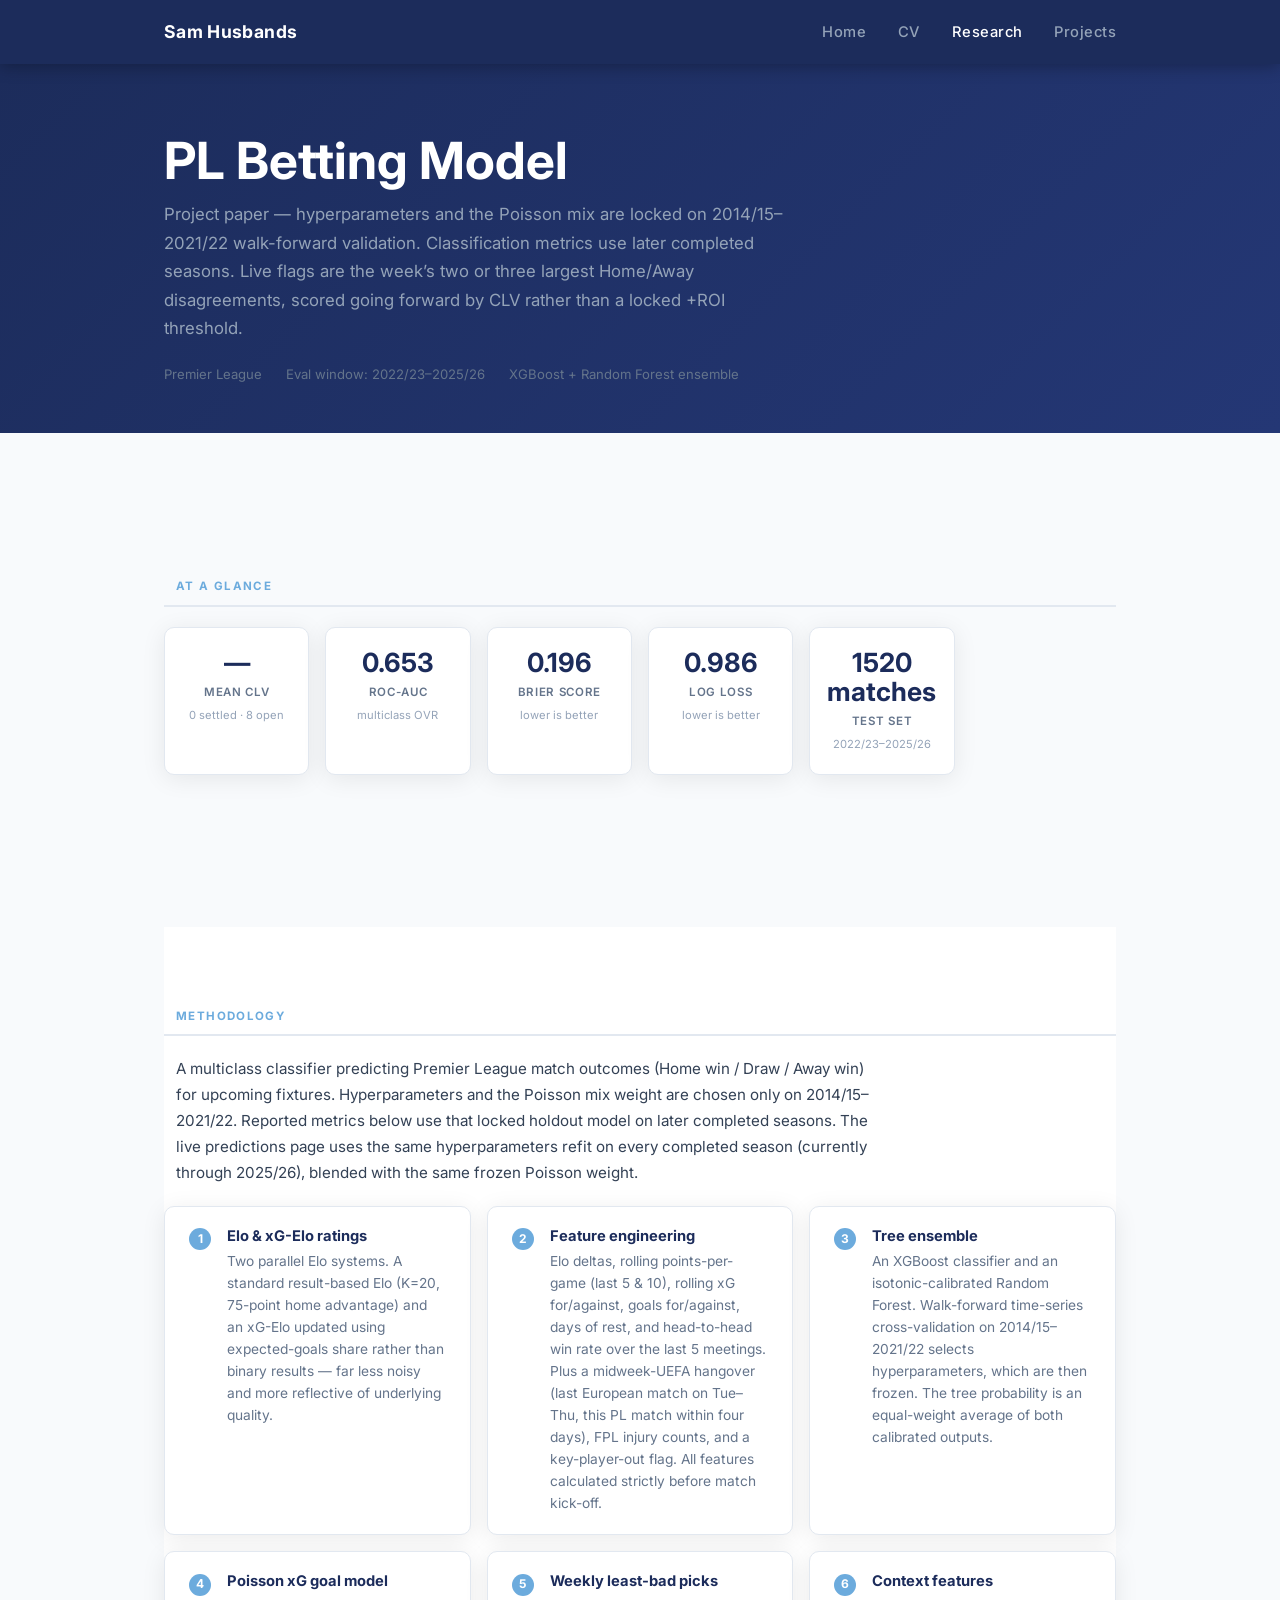
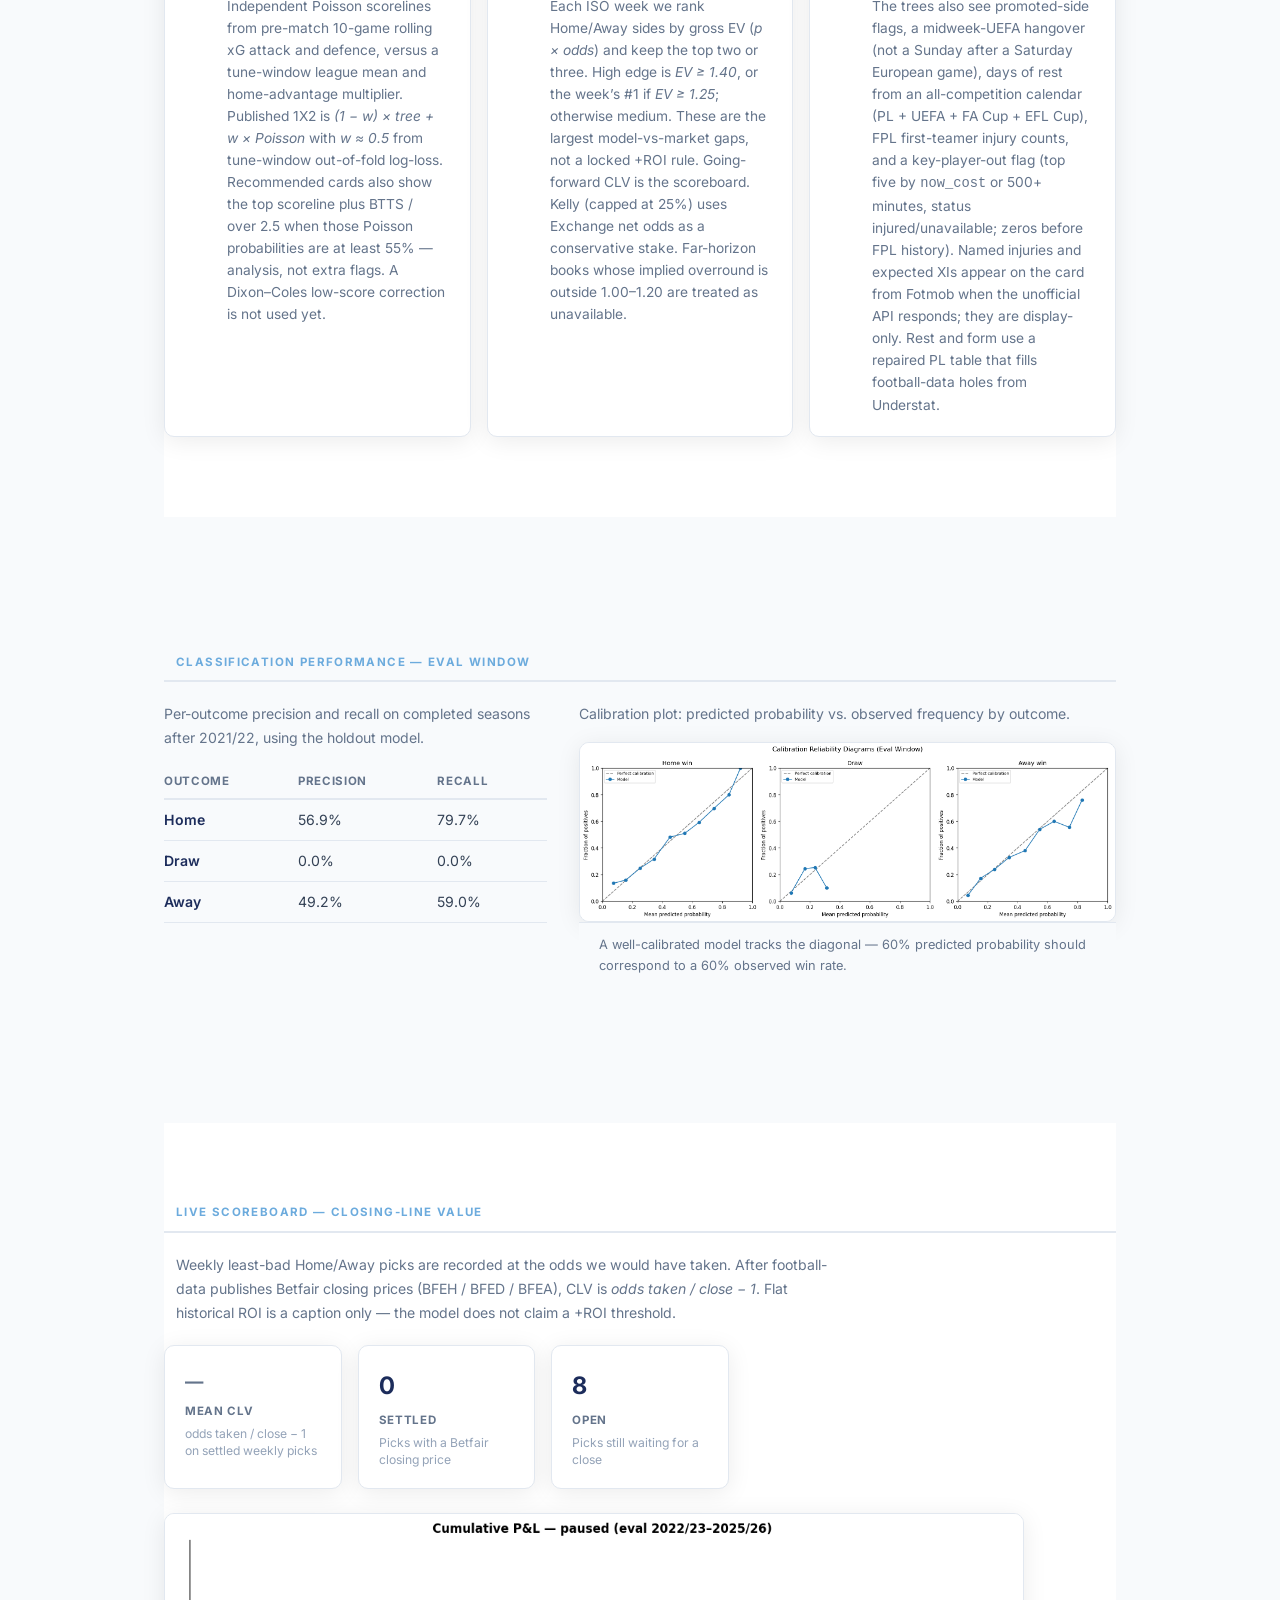
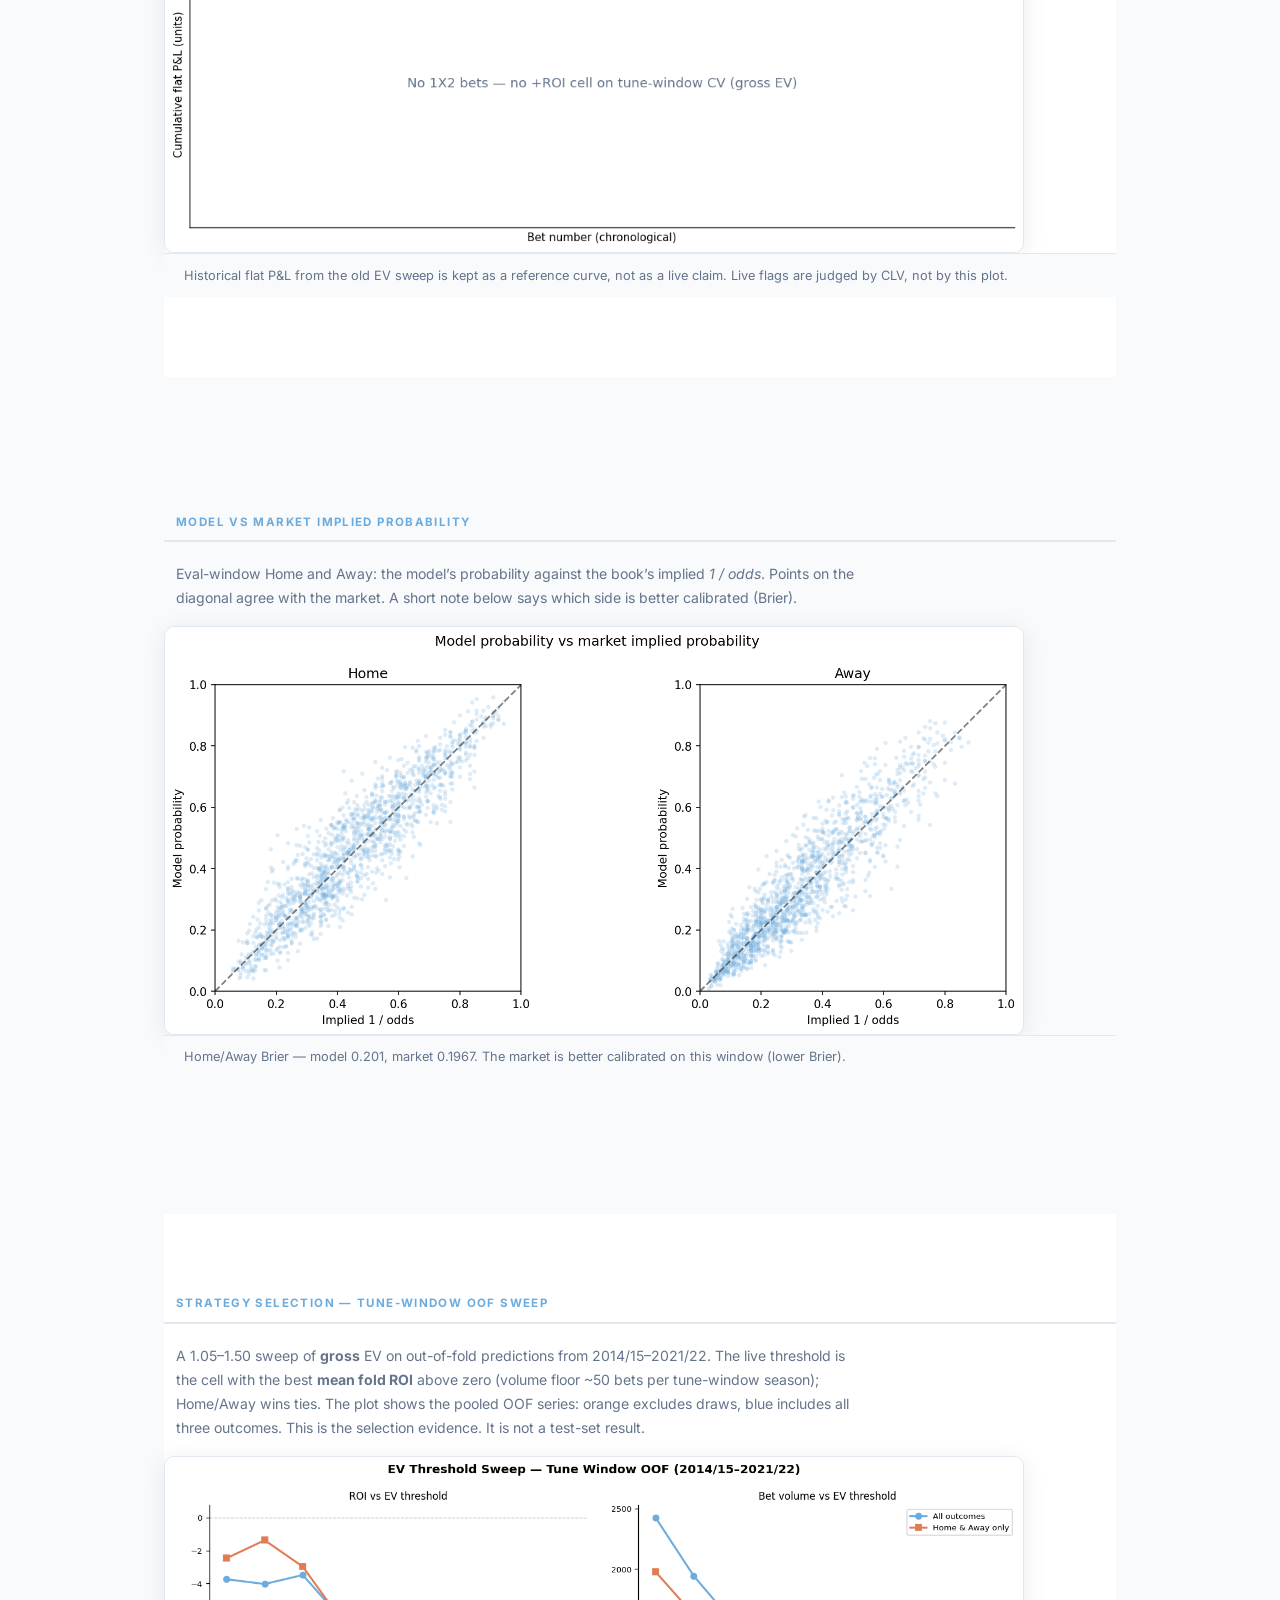
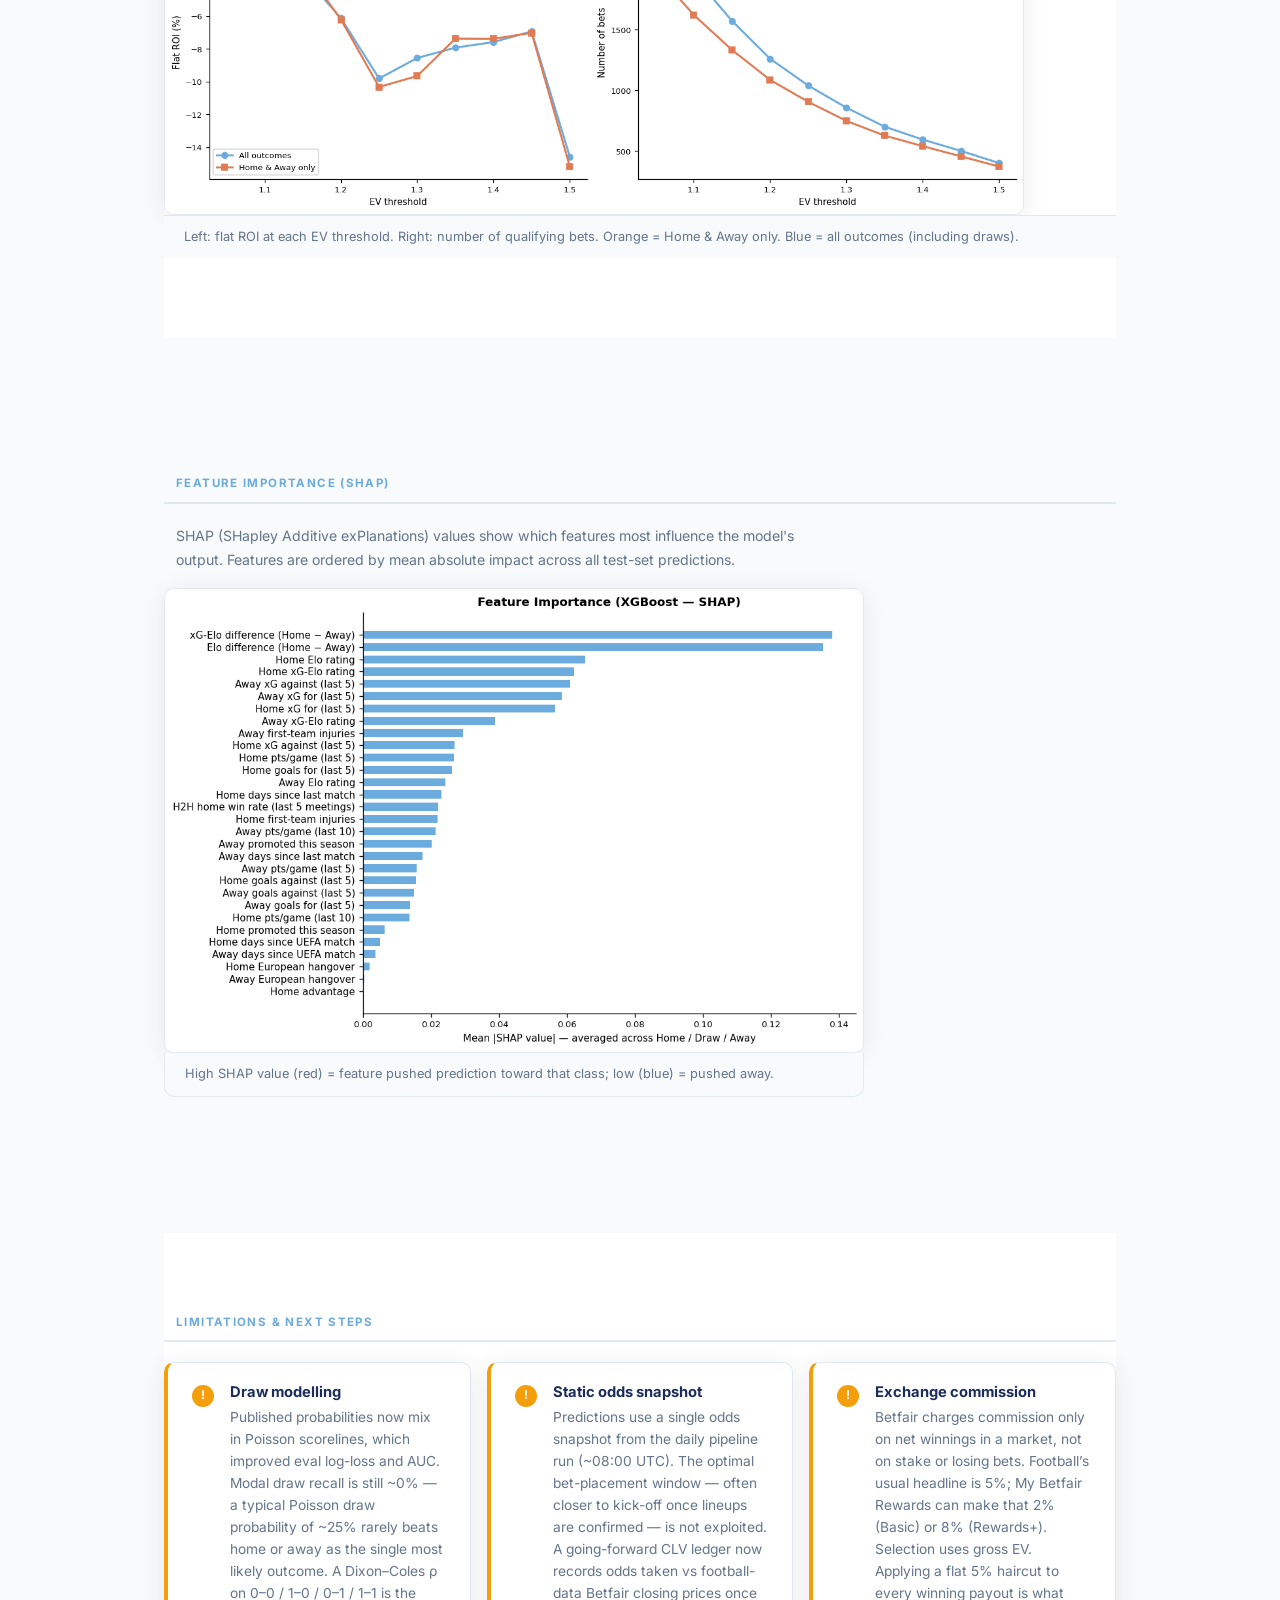
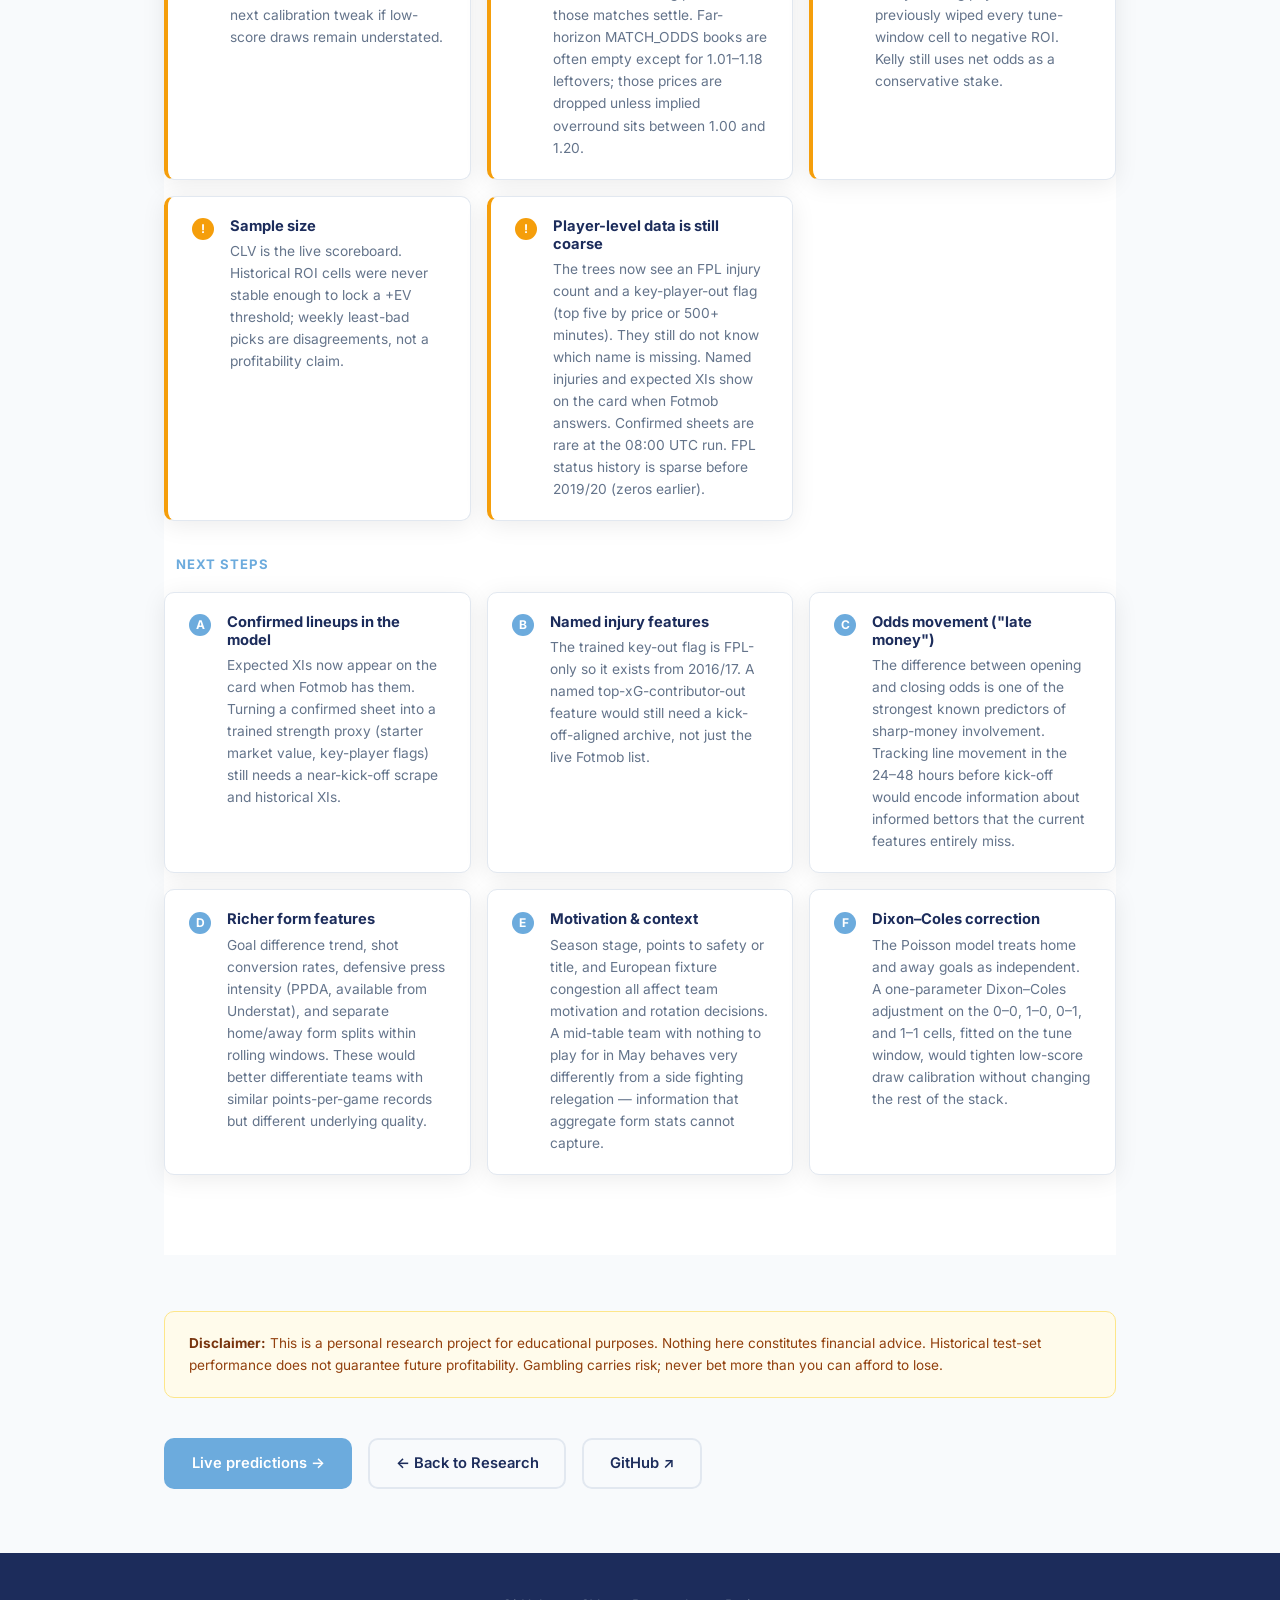
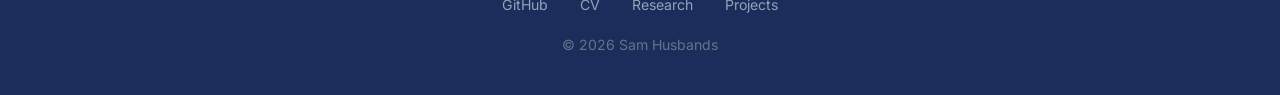
==== commit 44f77ca8: "Align the paper header with weekly CLV picks. Co-authored-by: Cursor <cursoragent@cursor.com>" ====
--- a/betting-paper.html
+++ b/betting-paper.html
@@ -4,7 +4,7 @@
   <meta charset="UTF-8" />
   <meta name="viewport" content="width=device-width, initial-scale=1.0" />
   <title>PL Betting Model – Project Paper – Sam Husbands</title>
-  <meta name="description" content="Project paper: Premier League match outcome model. Hyperparameters and EV threshold locked on 2014/15–2021/22 walk-forward validation. Metrics reported on later completed seasons." />
+  <meta name="description" content="Project paper: Premier League match outcome model. Hyperparameters locked on 2014/15–2021/22. Live flags are weekly least-bad Home/Away picks, scored going forward by CLV." />
   <link rel="preconnect" href="https://fonts.googleapis.com" />
   <link rel="preconnect" href="https://fonts.gstatic.com" crossorigin />
   <link href="https://fonts.googleapis.com/css2?family=Inter:wght@400;500;600;700&display=swap" rel="stylesheet" />
@@ -289,7 +289,7 @@
   <div class="paper-header">
     <div class="container">
       <h1>PL Betting Model</h1>
-      <p>Project paper — hyperparameters and the EV threshold are locked on 2014/15–2021/22 walk-forward validation (gross p × odds, mean-fold ROI &gt; 0). Classification and betting metrics use later completed seasons. The live site uses the same hyperparameters refit on all completed seasons.</p>
+      <p>Project paper — hyperparameters and the Poisson mix are locked on 2014/15–2021/22 walk-forward validation. Classification metrics use later completed seasons. Live flags are the week’s two or three largest Home/Away disagreements, scored going forward by CLV rather than a locked +ROI threshold.</p>
       <div class="header-meta">
         <span>Premier League</span>
         <span id="headerEvalSeasons">Eval window: 2022/23–2025/26</span>
@@ -315,7 +315,7 @@
         <div class="paper-section-heading">Methodology</div>
         <p style="font-size:0.95rem; color:var(--text); margin-bottom:1.25rem; max-width:720px;">
           A multiclass classifier predicting Premier League match outcomes (Home win / Draw / Away win) for upcoming fixtures.
-          Hyperparameters, the Poisson mix weight, and the EV rule are chosen only on 2014/15–2021/22. Reported metrics below
+          Hyperparameters and the Poisson mix weight are chosen only on 2014/15–2021/22. Reported metrics below
           use that locked holdout model on later completed seasons. The live predictions page uses the same hyperparameters
           refit on every completed season (currently through 2025/26), blended with the same frozen Poisson weight.
         </p>
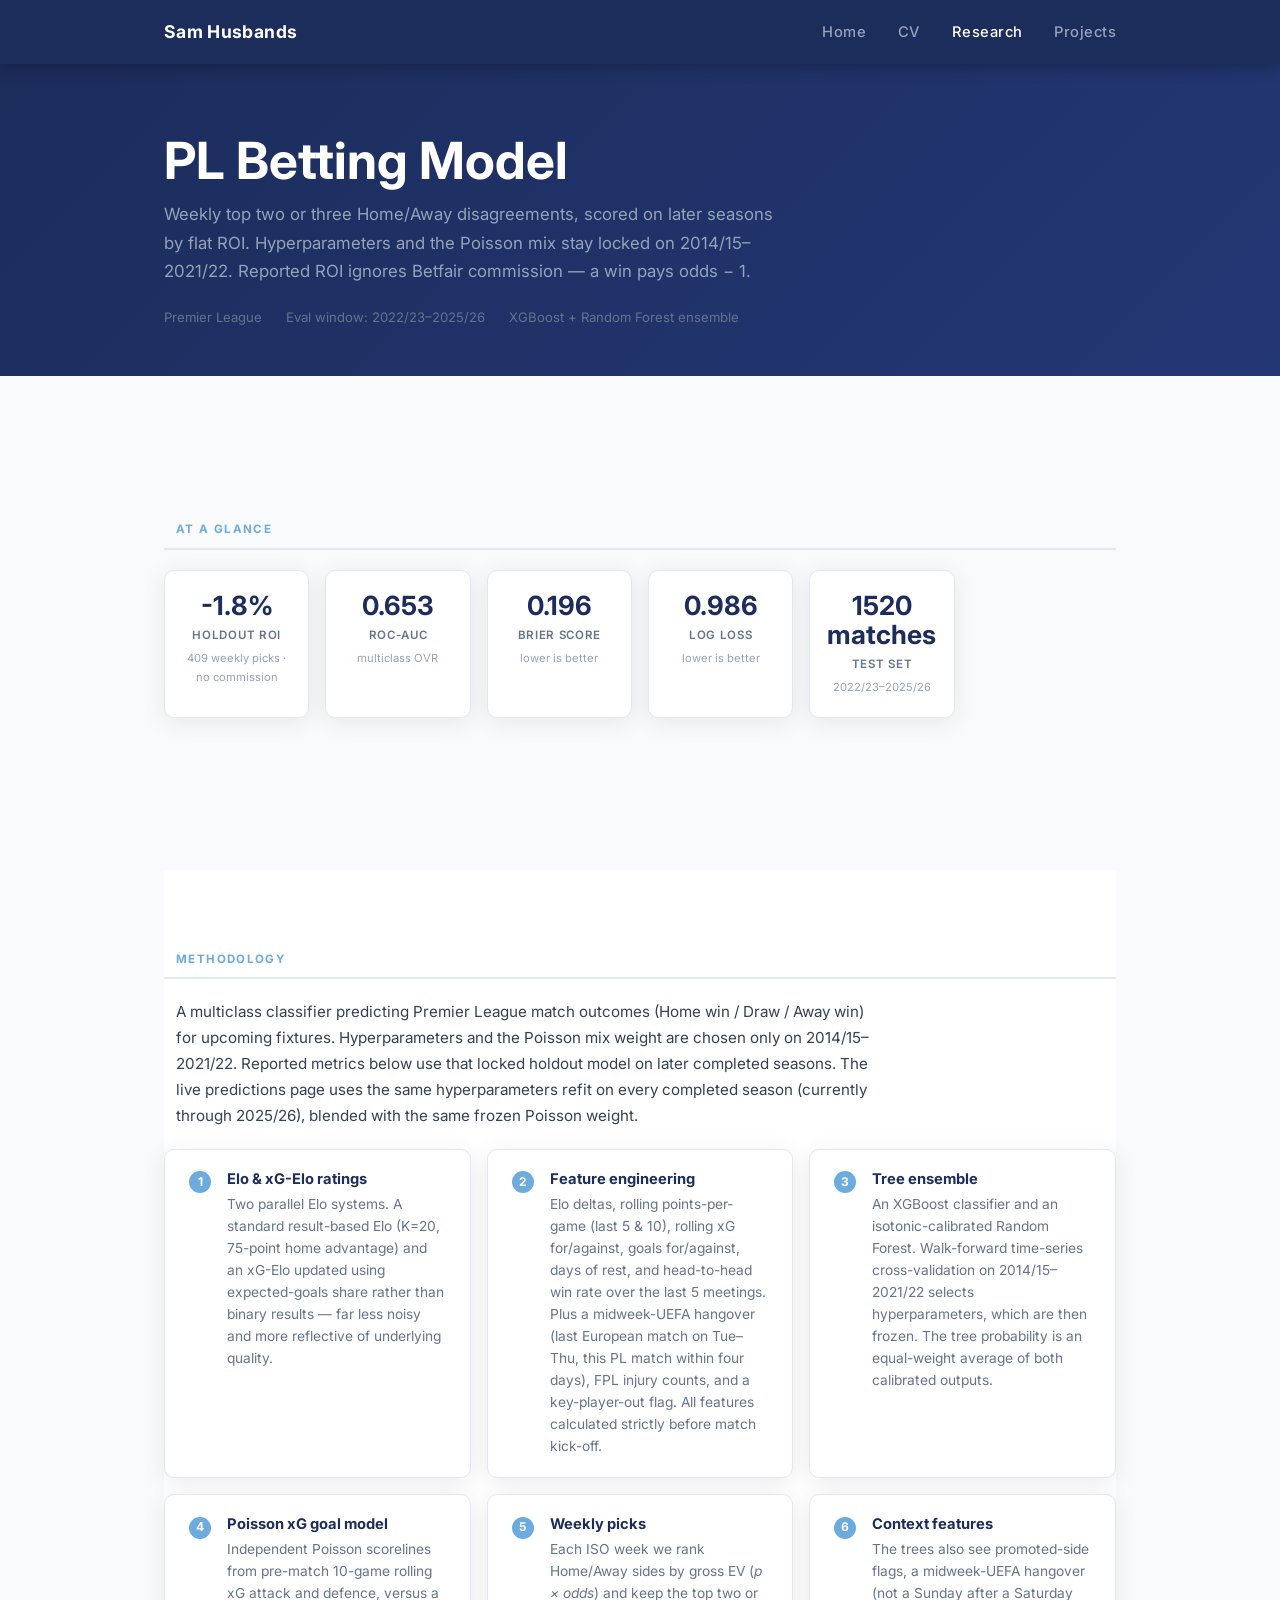
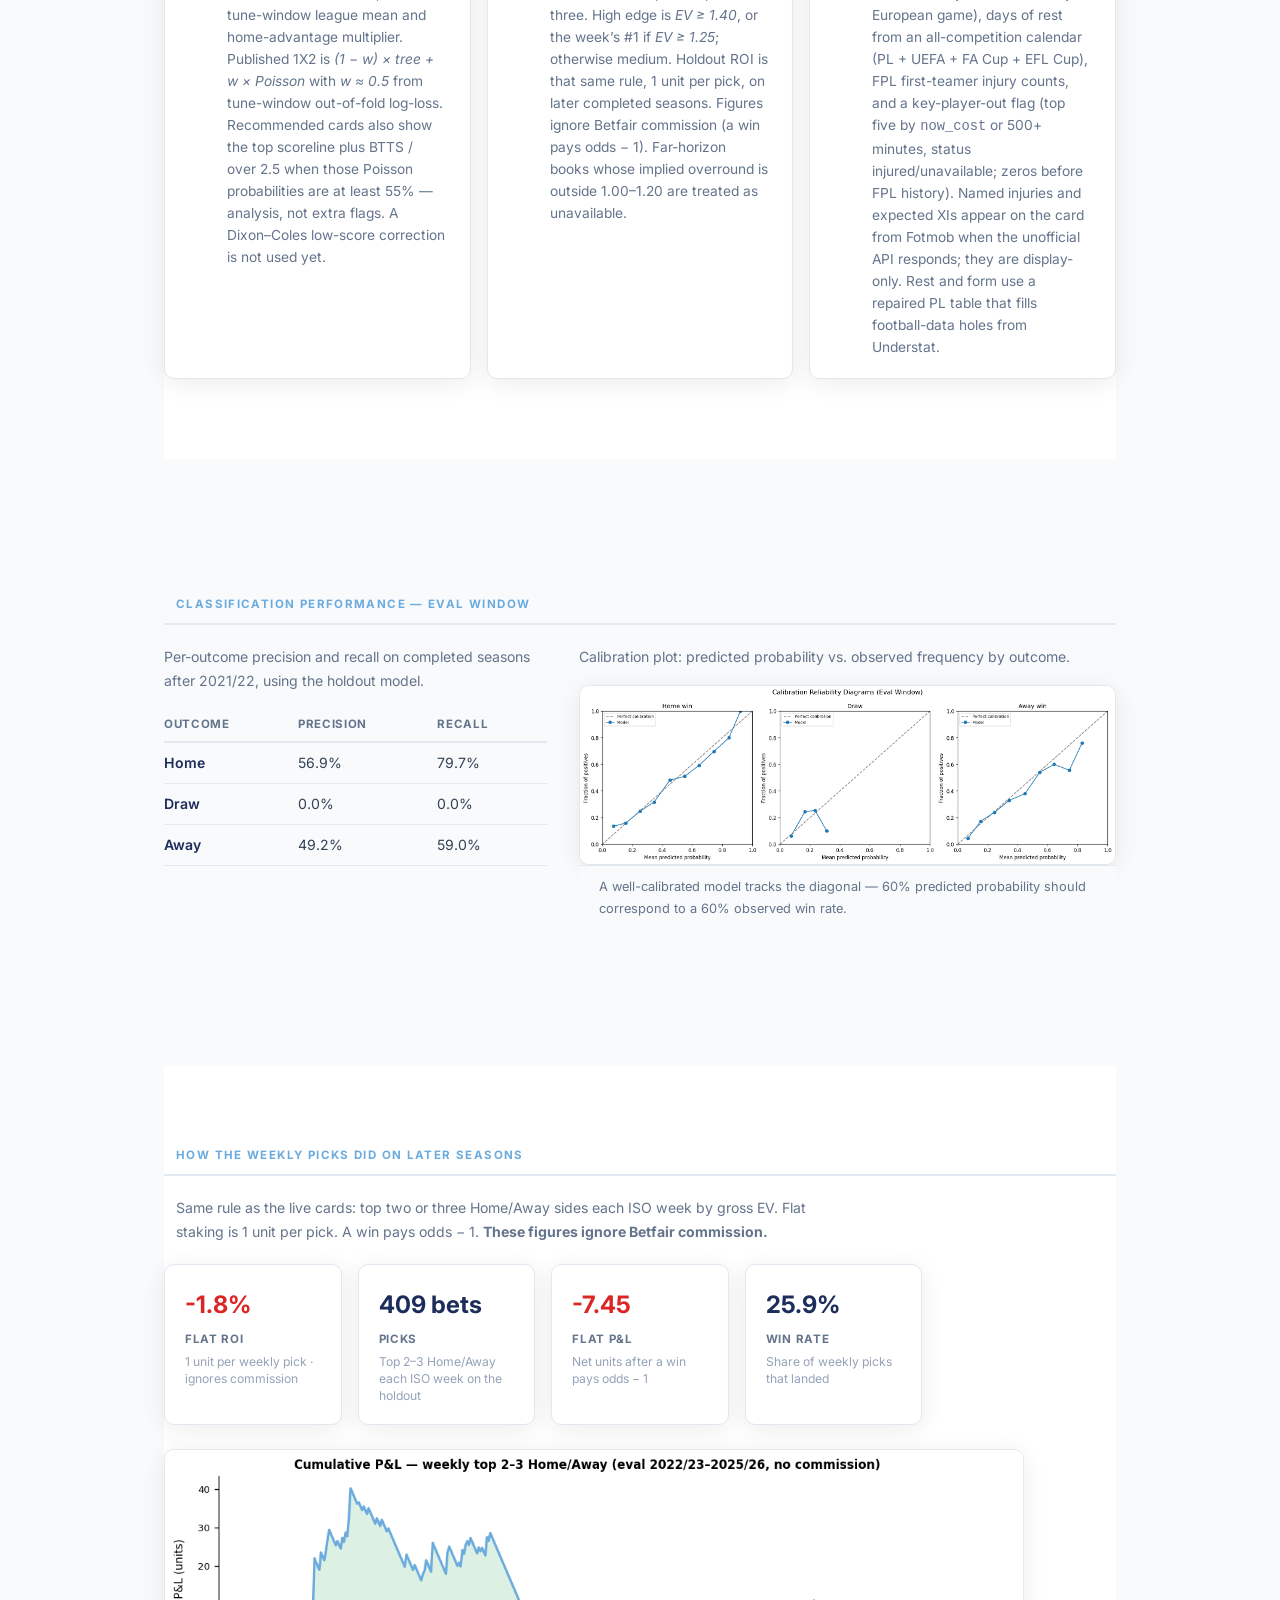
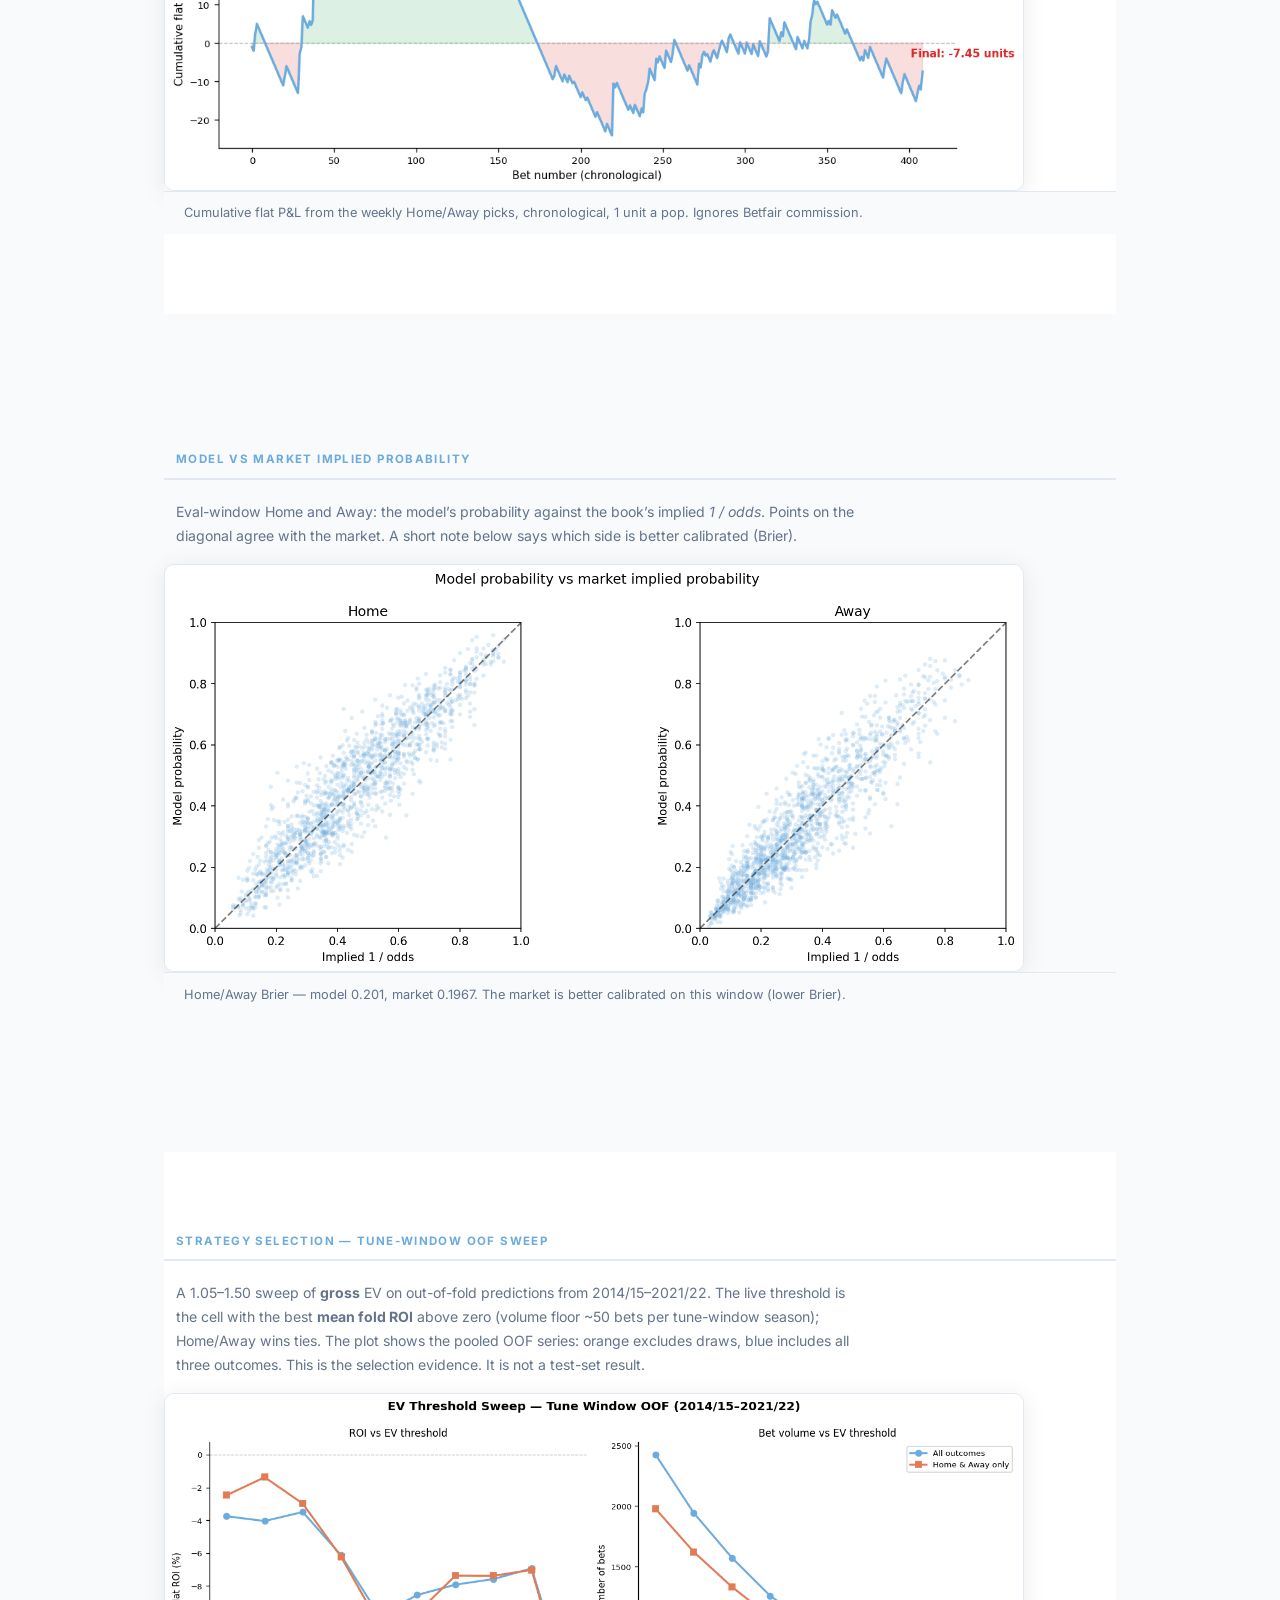
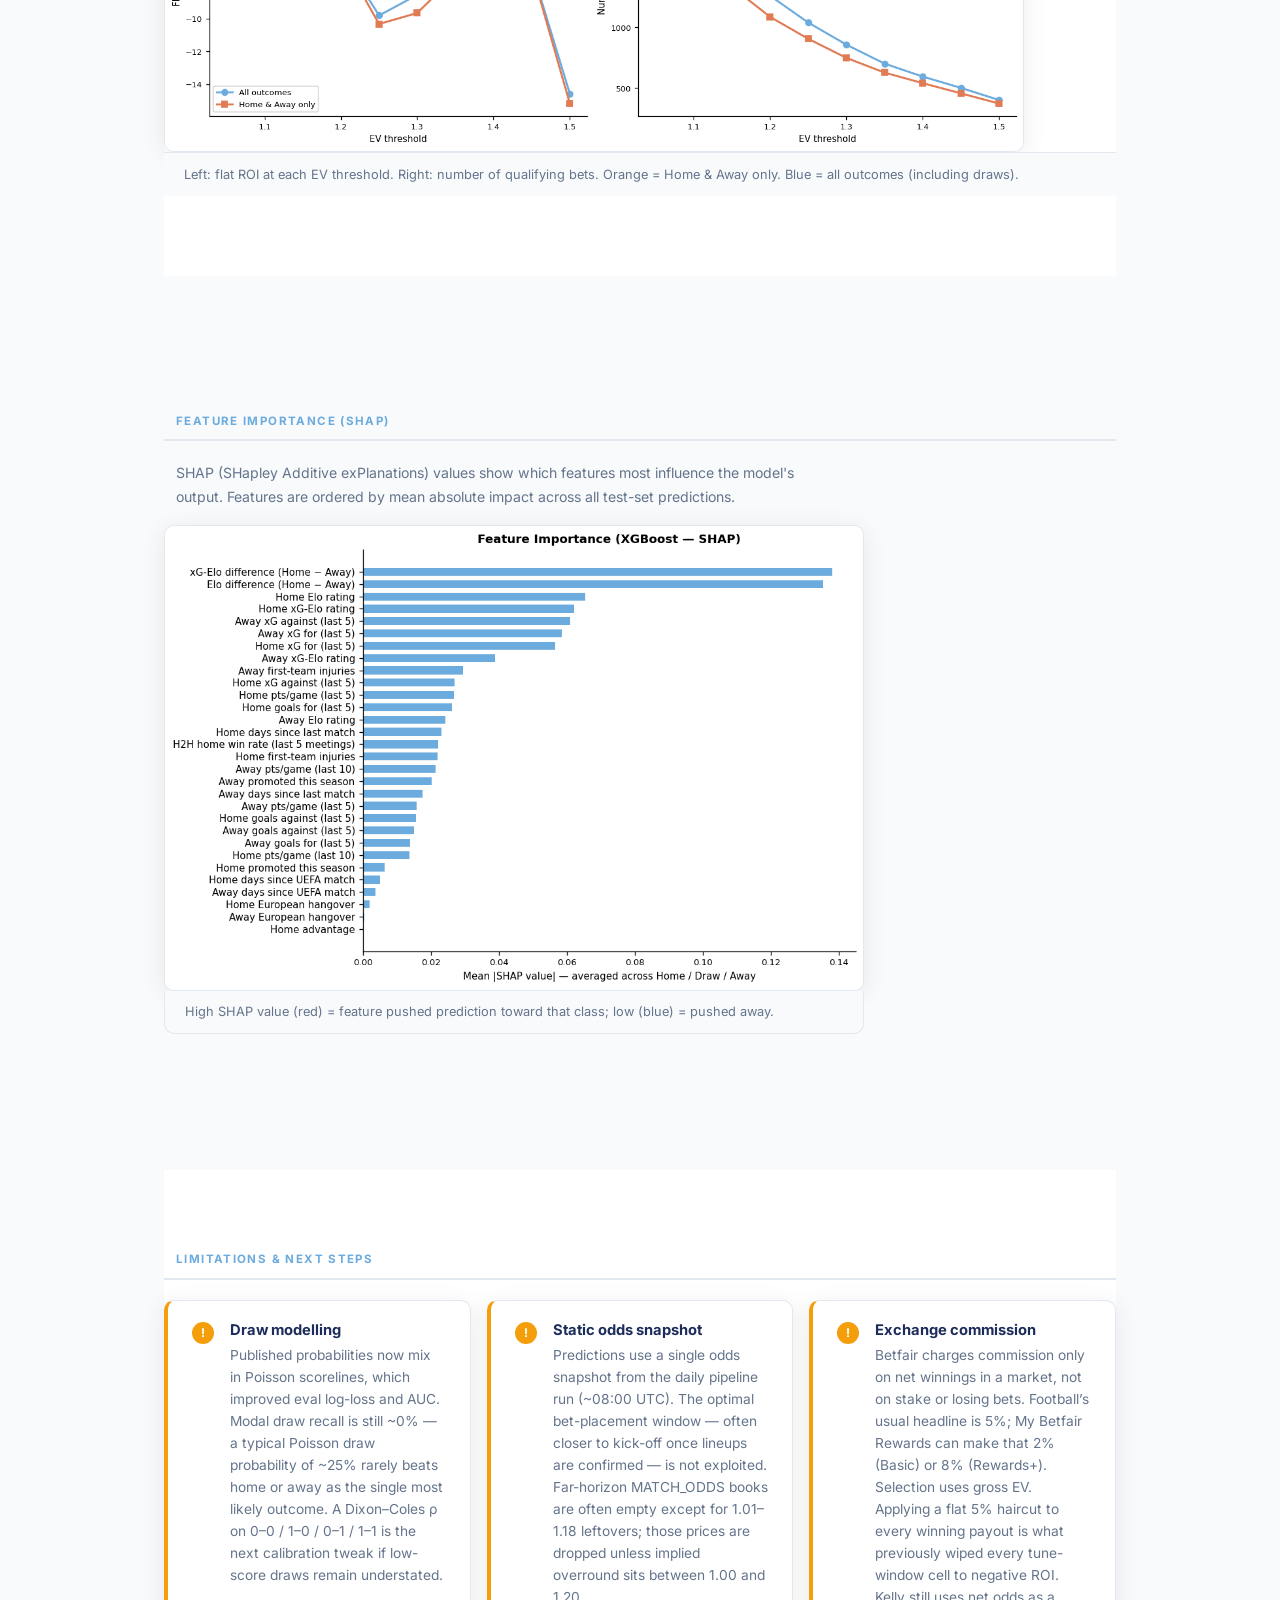
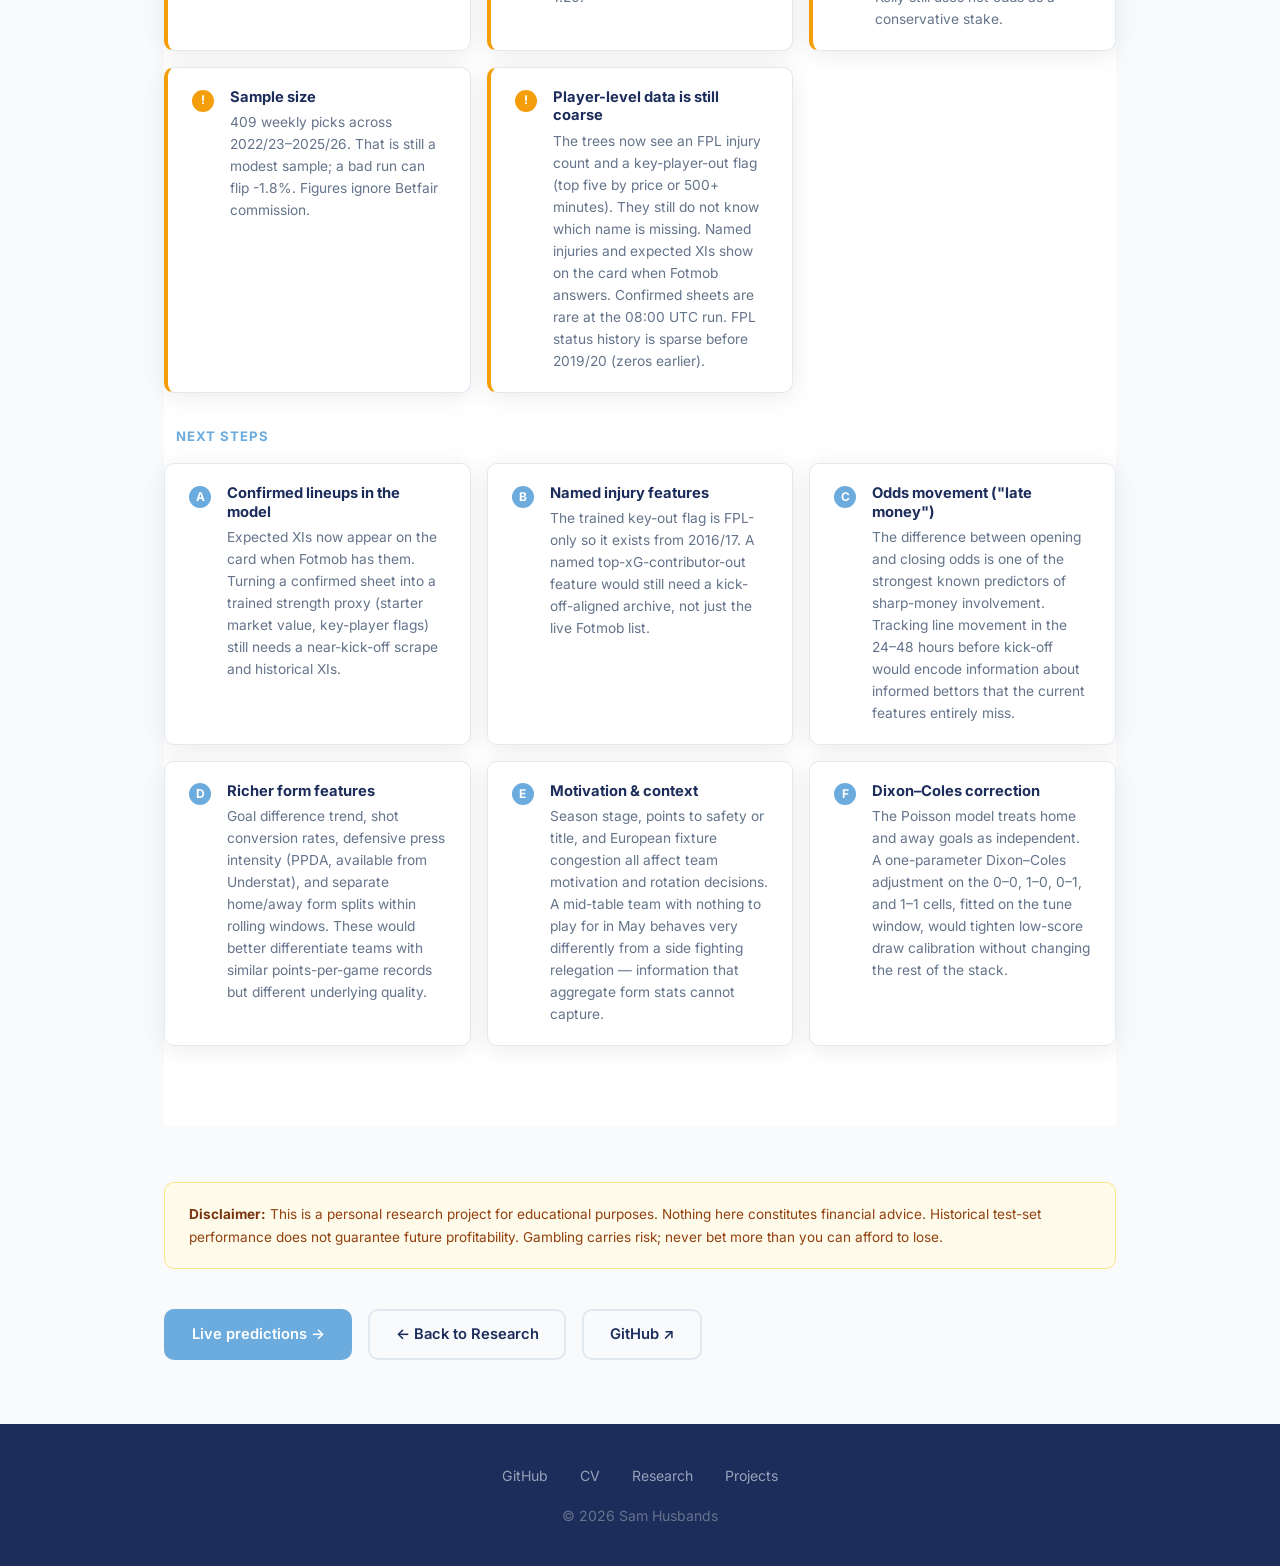
==== commit 633652fc: "Show holdout weekly-pick ROI on the site and drop card clutter. Co-authored-by: Cursor <cursoragent@" ====
--- a/betting-paper.html
+++ b/betting-paper.html
@@ -4,7 +4,7 @@
   <meta charset="UTF-8" />
   <meta name="viewport" content="width=device-width, initial-scale=1.0" />
   <title>PL Betting Model – Project Paper – Sam Husbands</title>
-  <meta name="description" content="Project paper: Premier League match outcome model. Hyperparameters locked on 2014/15–2021/22. Live flags are weekly least-bad Home/Away picks, scored going forward by CLV." />
+  <meta name="description" content="Project paper: Premier League match outcome model. Weekly top 2–3 Home/Away picks, scored on later seasons by flat ROI (commission ignored)." />
   <link rel="preconnect" href="https://fonts.googleapis.com" />
   <link rel="preconnect" href="https://fonts.gstatic.com" crossorigin />
   <link href="https://fonts.googleapis.com/css2?family=Inter:wght@400;500;600;700&display=swap" rel="stylesheet" />
@@ -289,7 +289,7 @@
   <div class="paper-header">
     <div class="container">
       <h1>PL Betting Model</h1>
-      <p>Project paper — hyperparameters and the Poisson mix are locked on 2014/15–2021/22 walk-forward validation. Classification metrics use later completed seasons. Live flags are the week’s two or three largest Home/Away disagreements, scored going forward by CLV rather than a locked +ROI threshold.</p>
+      <p>Weekly top two or three Home/Away disagreements, scored on later seasons by flat ROI. Hyperparameters and the Poisson mix stay locked on 2014/15–2021/22. Reported ROI ignores Betfair commission — a win pays odds − 1.</p>
       <div class="header-meta">
         <span>Premier League</span>
         <span id="headerEvalSeasons">Eval window: 2022/23–2025/26</span>
@@ -352,11 +352,11 @@
           <div class="method-step">
             <div class="method-step-num">5</div>
             <div class="method-step-body">
-              <h4>Weekly least-bad picks</h4>
+              <h4>Weekly picks</h4>
               <p>Each ISO week we rank Home/Away sides by gross EV (<em>p × odds</em>) and keep the top two or three.
               High edge is <em>EV ≥ 1.40</em>, or the week’s #1 if <em>EV ≥ 1.25</em>; otherwise medium.
-              These are the largest model-vs-market gaps, not a locked +ROI rule. Going-forward CLV is the scoreboard.
-              Kelly (capped at 25%) uses Exchange net odds as a conservative stake.
+              Holdout ROI is that same rule, 1 unit per pick, on later completed seasons.
+              Figures ignore Betfair commission (a win pays odds − 1).
               Far-horizon books whose implied overround is outside 1.00–1.20 are treated as unavailable.</p>
             </div>
           </div>
@@ -419,12 +419,11 @@
 
       <!-- GAMBLING PERFORMANCE -->
       <section class="paper-section">
-        <div class="paper-section-heading" id="gamblingHeading">Live scoreboard — closing-line value</div>
+        <div class="paper-section-heading" id="gamblingHeading">How the weekly picks did on later seasons</div>
         <p style="font-size:0.88rem; color:var(--muted); margin-bottom:1.25rem; max-width:680px;" id="gamblingIntro">
-          Weekly least-bad Home/Away picks are recorded at the odds we would have taken.
-          After football-data publishes Betfair closing prices (BFEH / BFED / BFEA), CLV is
-          <em>odds taken / close − 1</em>. Flat historical ROI is a caption only — the model
-          does not claim a +ROI threshold.
+          Same rule as the live cards: top two or three Home/Away sides each ISO week by gross EV.
+          Flat staking is 1 unit per pick. A win pays odds − 1.
+          <strong>These figures ignore Betfair commission.</strong>
         </p>
         <div class="gambling-tiles" id="gamblingTiles">
           <!-- Populated by JS -->
@@ -441,8 +440,8 @@
           </div>
         </div>
         <div class="plot-caption" id="roiCaption">
-          Historical flat P&amp;L from the old EV sweep is kept as a reference curve, not as a live claim.
-          Live flags are judged by CLV, not by this plot.
+          Cumulative flat P&amp;L from the weekly Home/Away picks, chronological, 1 unit a pop.
+          Ignores Betfair commission.
         </div>
       </section>
 
@@ -537,7 +536,7 @@
             <div class="method-step-num" style="background:#f59e0b;">!</div>
             <div class="method-step-body">
               <h4>Static odds snapshot</h4>
-              <p>Predictions use a single odds snapshot from the daily pipeline run (~08:00 UTC). The optimal bet-placement window — often closer to kick-off once lineups are confirmed — is not exploited. A going-forward CLV ledger now records odds taken vs football-data Betfair closing prices once those matches settle. Far-horizon MATCH_ODDS books are often empty except for 1.01–1.18 leftovers; those prices are dropped unless implied overround sits between 1.00 and 1.20.</p>
+              <p>Predictions use a single odds snapshot from the daily pipeline run (~08:00 UTC). The optimal bet-placement window — often closer to kick-off once lineups are confirmed — is not exploited. Far-horizon MATCH_ODDS books are often empty except for 1.01–1.18 leftovers; those prices are dropped unless implied overround sits between 1.00 and 1.20.</p>
             </div>
           </div>
 
@@ -705,16 +704,16 @@
       if (header) header.textContent = 'Eval window: ' + seasons;
       const nMatches  = e && e.n_test_matches !== null ? e.n_test_matches : null;
 
-      const clv = e && e.clv;
-      const meanClv = clv && clv.mean_clv_pct != null
-        ? ((clv.mean_clv_pct > 0 ? '+' : '') + Number(clv.mean_clv_pct).toFixed(1) + '%')
-        : (clv && clv.n_settled === 0 ? '—' : null);
-      const clvSub = clv
-        ? `${clv.n_settled || 0} settled · ${clv.n_open || 0} open`
-        : 'going-forward ledger';
+      const g = e && e.gambling;
+      const roi = g && g.flat_roi_pct != null
+        ? ((g.flat_roi_pct > 0 ? '+' : '') + Number(g.flat_roi_pct).toFixed(1) + '%')
+        : null;
+      const roiSub = g && g.flat_bets != null
+        ? `${g.flat_bets} weekly picks · no commission`
+        : 'weekly picks, no commission';
 
       document.getElementById('glanceTiles').innerHTML =
-        makeTile(meanClv,  'Mean CLV',    clvSub) +
+        makeTile(roi,      'Holdout ROI', roiSub) +
         makeTile(rocAuc,   'ROC-AUC',    'multiclass OVR') +
         makeTile(brier,    'Brier score', 'lower is better') +
         makeTile(logLoss,  'Log loss',    'lower is better') +
@@ -763,30 +762,23 @@
     }
 
     function renderGambling(e) {
-      const clv = e && e.clv;
-      const meanClv = clv && clv.mean_clv_pct != null
-        ? ((clv.mean_clv_pct > 0 ? '+' : '') + Number(clv.mean_clv_pct).toFixed(1) + '%')
-        : null;
-      const settled = clv && clv.n_settled != null ? String(clv.n_settled) : '0';
-      const openN = clv && clv.n_open != null ? String(clv.n_open) : '0';
-      const clvClass = (clv && clv.mean_clv_pct != null)
-        ? (clv.mean_clv_pct >= 0 ? 'positive' : 'negative')
-        : '';
-
       const g = e && e.gambling;
-      const flatRoi = g && g.flat_roi_pct != null ? fmt(g.flat_roi_pct, 1, '%') : '—';
+      const flatRoi   = g && g.flat_roi_pct != null ? fmt(g.flat_roi_pct, 1, '%') : null;
+      const flatBets  = g && g.flat_bets    != null ? g.flat_bets + ' bets'       : null;
+      const flatPnl   = g && g.flat_pnl     != null ? fmt(g.flat_pnl,     2)      : null;
+      const winRate   = g && g.win_rate_pct != null ? fmt(g.win_rate_pct, 1, '%') : null;
+      const roiClass  = (g && g.flat_roi_pct != null) ? (g.flat_roi_pct >= 0 ? 'positive' : 'negative') : '';
+      const pnlClass  = (g && g.flat_pnl     != null) ? (g.flat_pnl     >= 0 ? 'positive' : 'negative') : '';
 
       document.getElementById('gamblingTiles').innerHTML =
-        makeGamblingTile(meanClv, 'Mean CLV', 'odds taken / close − 1 on settled weekly picks', clvClass) +
-        makeGamblingTile(settled, 'Settled', 'Picks with a Betfair closing price', '') +
-        makeGamblingTile(openN, 'Open', 'Picks still waiting for a close', '');
+        makeGamblingTile(flatRoi,  'Flat ROI',    '1 unit per weekly pick · ignores commission', roiClass) +
+        makeGamblingTile(flatBets, 'Picks',       'Top 2–3 Home/Away each ISO week on the holdout', '') +
+        makeGamblingTile(flatPnl,  'Flat P&amp;L', 'Net units after a win pays odds − 1', pnlClass) +
+        makeGamblingTile(winRate,  'Win rate',    'Share of weekly picks that landed', '');
 
       const cap = document.getElementById('roiCaption');
       if (cap) {
-        const extra = (g && g.flat_roi_pct != null && g.flat_bets != null)
-          ? ` Old-sweep flat ROI on the eval window was ${flatRoi} over ${g.flat_bets} bets — a caption, not a hero number.`
-          : '';
-        cap.textContent = 'Historical flat P&L from the old EV sweep is kept as a reference curve, not as a live claim. Live flags are judged by CLV, not by this plot.' + extra;
+        cap.textContent = 'Cumulative flat P&L from the weekly Home/Away picks, chronological, 1 unit a pop. Ignores Betfair commission.';
       }
 
       const mkt = e && e.market_calibration;
@@ -799,8 +791,12 @@
       }
 
       const note = document.getElementById('sampleSizeNote');
-      if (note) {
-        note.textContent = 'CLV is the live scoreboard. Historical ROI cells were never stable enough to lock a +EV threshold; weekly least-bad picks are disagreements, not a profitability claim.';
+      const evalSeasons = (e && e.test_seasons) || '';
+      if (note && g && g.flat_bets != null) {
+        const roi = g.flat_roi_pct != null ? g.flat_roi_pct.toFixed(1) + '%' : 'the reported ROI';
+        note.textContent = g.flat_bets + ' weekly picks across ' + evalSeasons
+          + '. That is still a modest sample; a bad run can flip '
+          + roi + '. Figures ignore Betfair commission.';
       }
     }
 
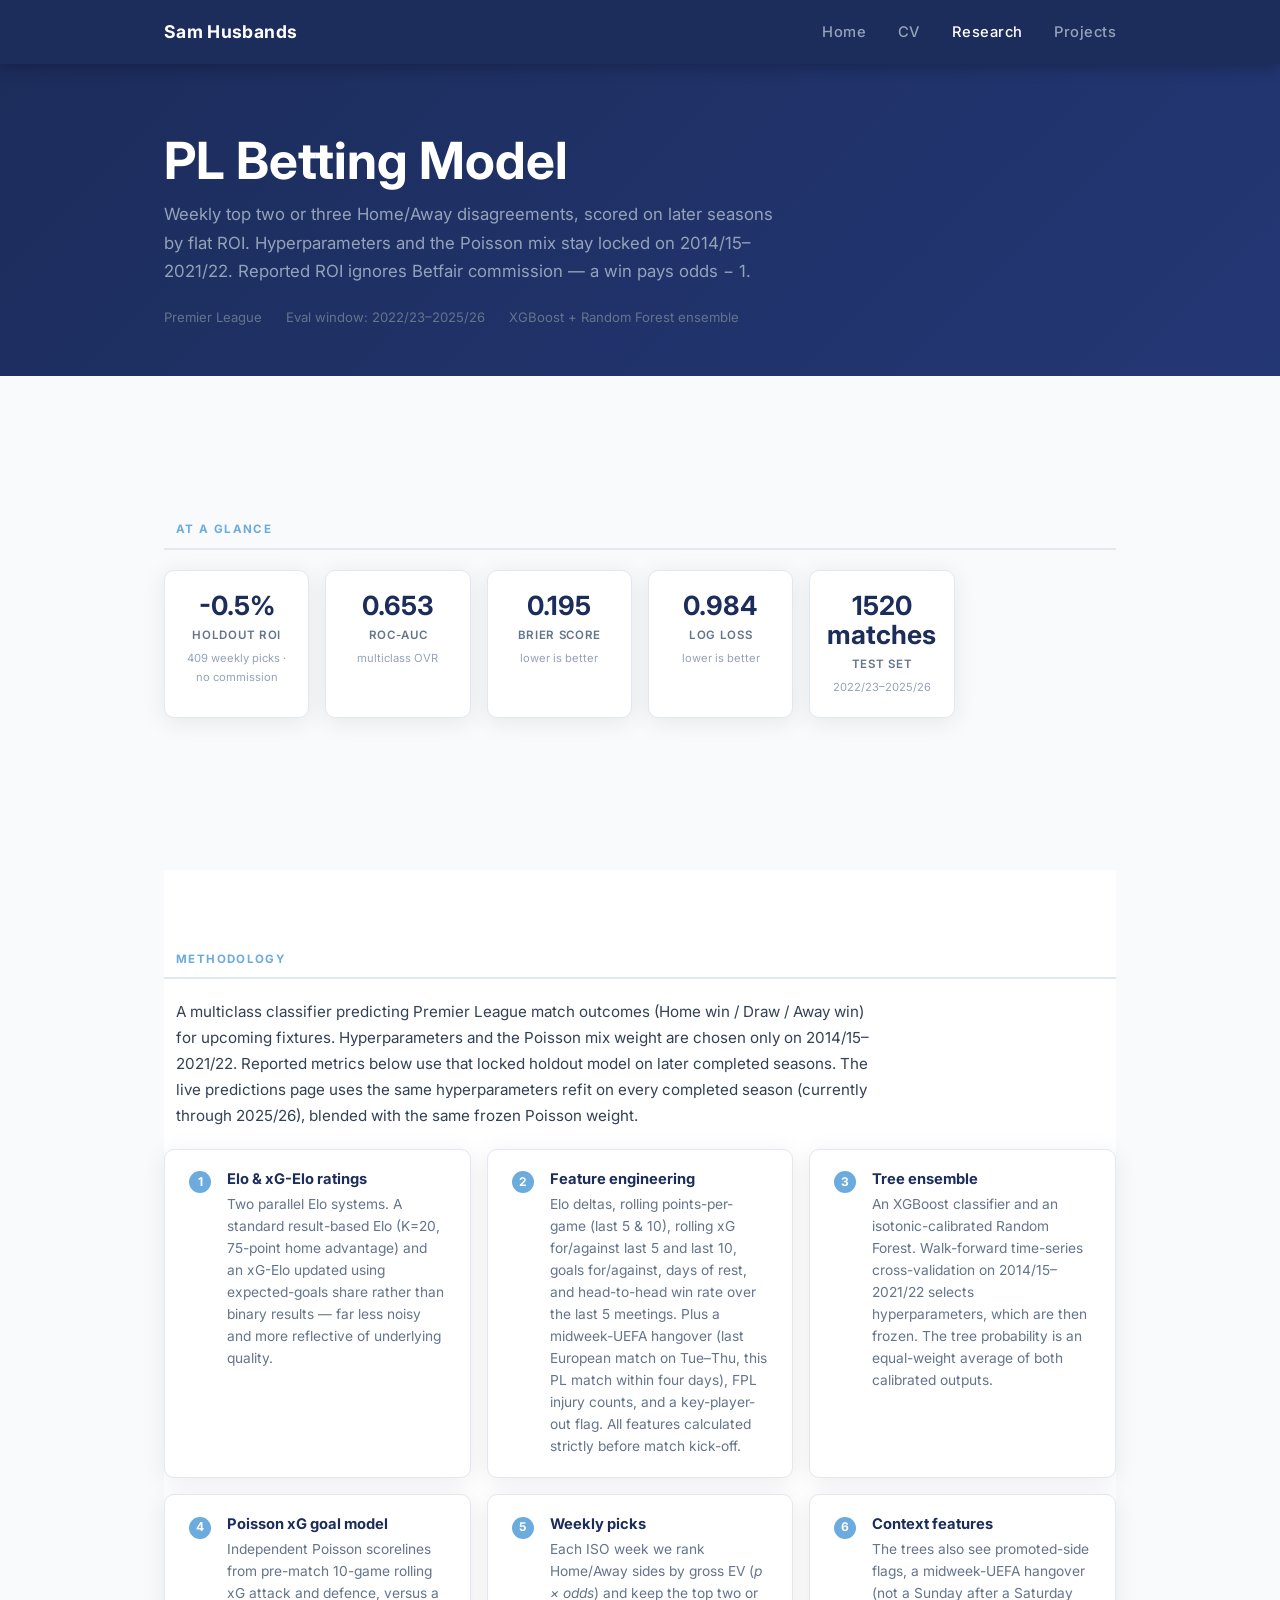
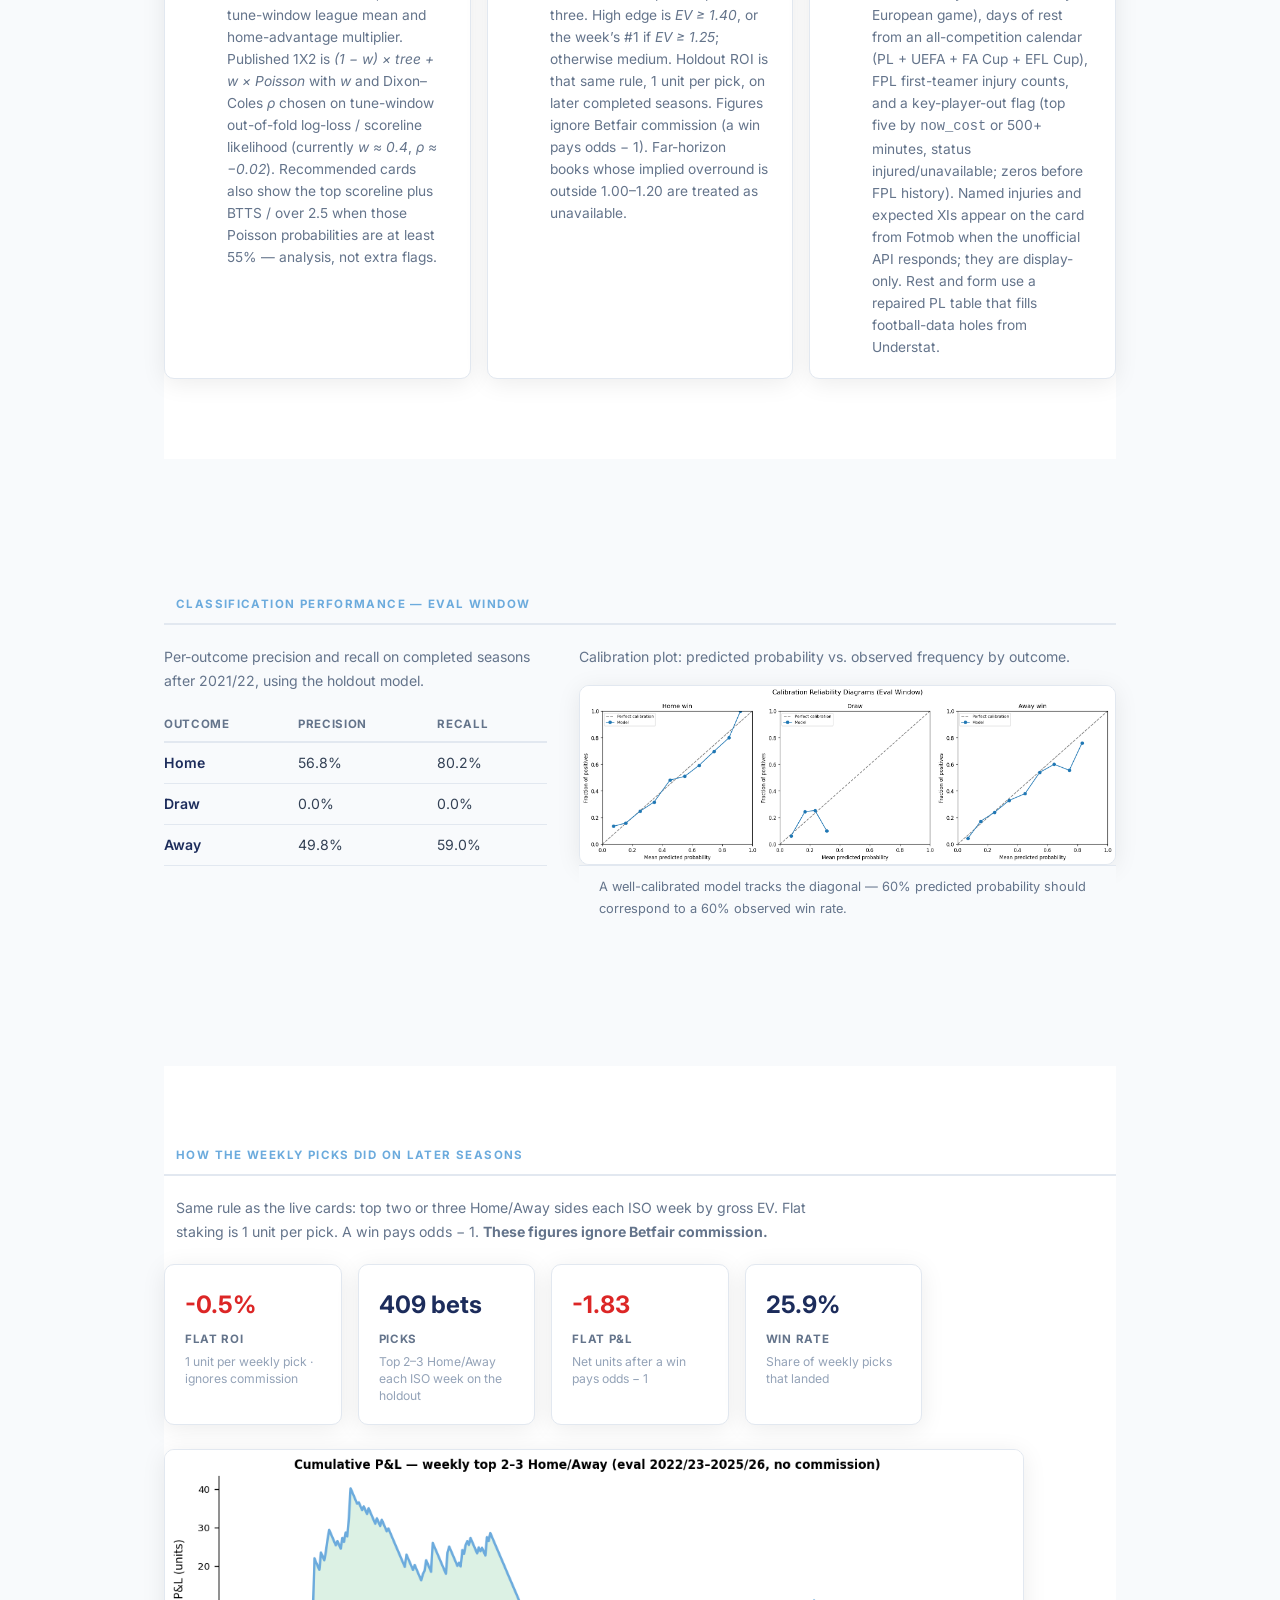
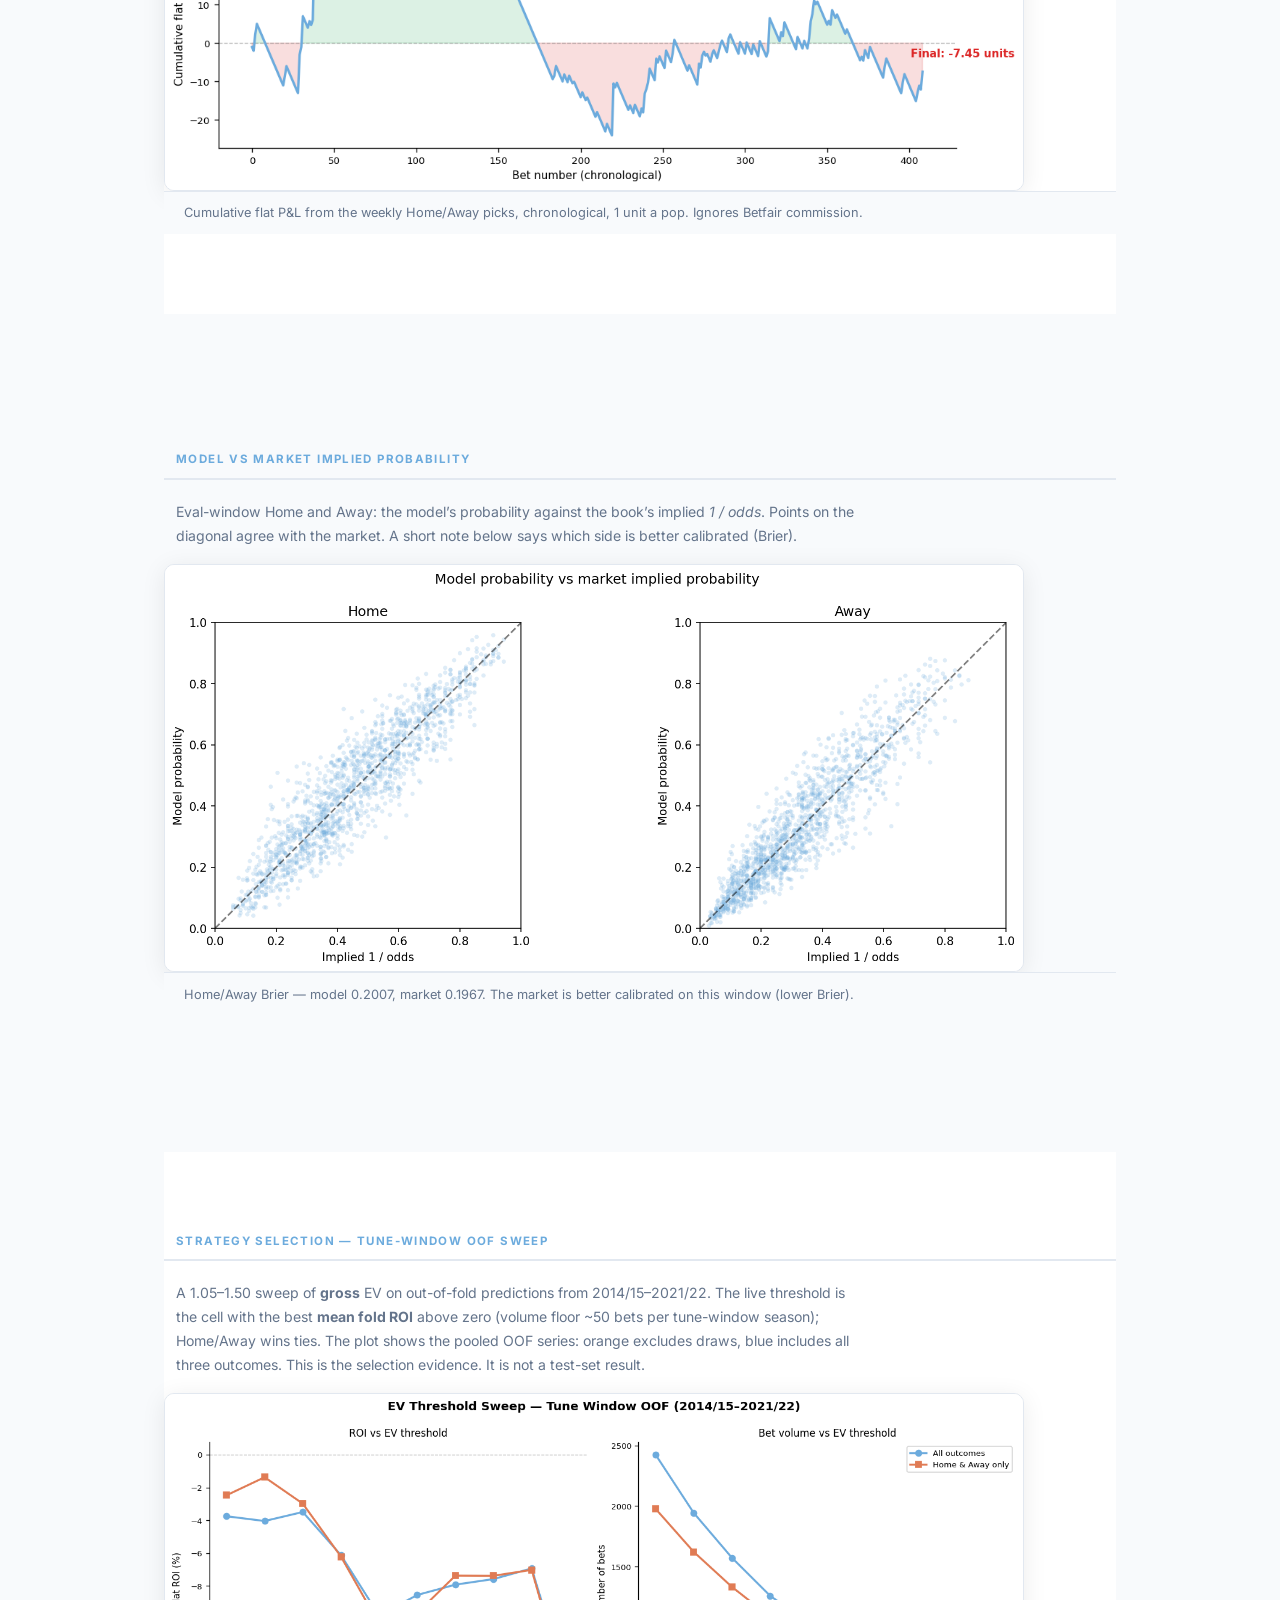
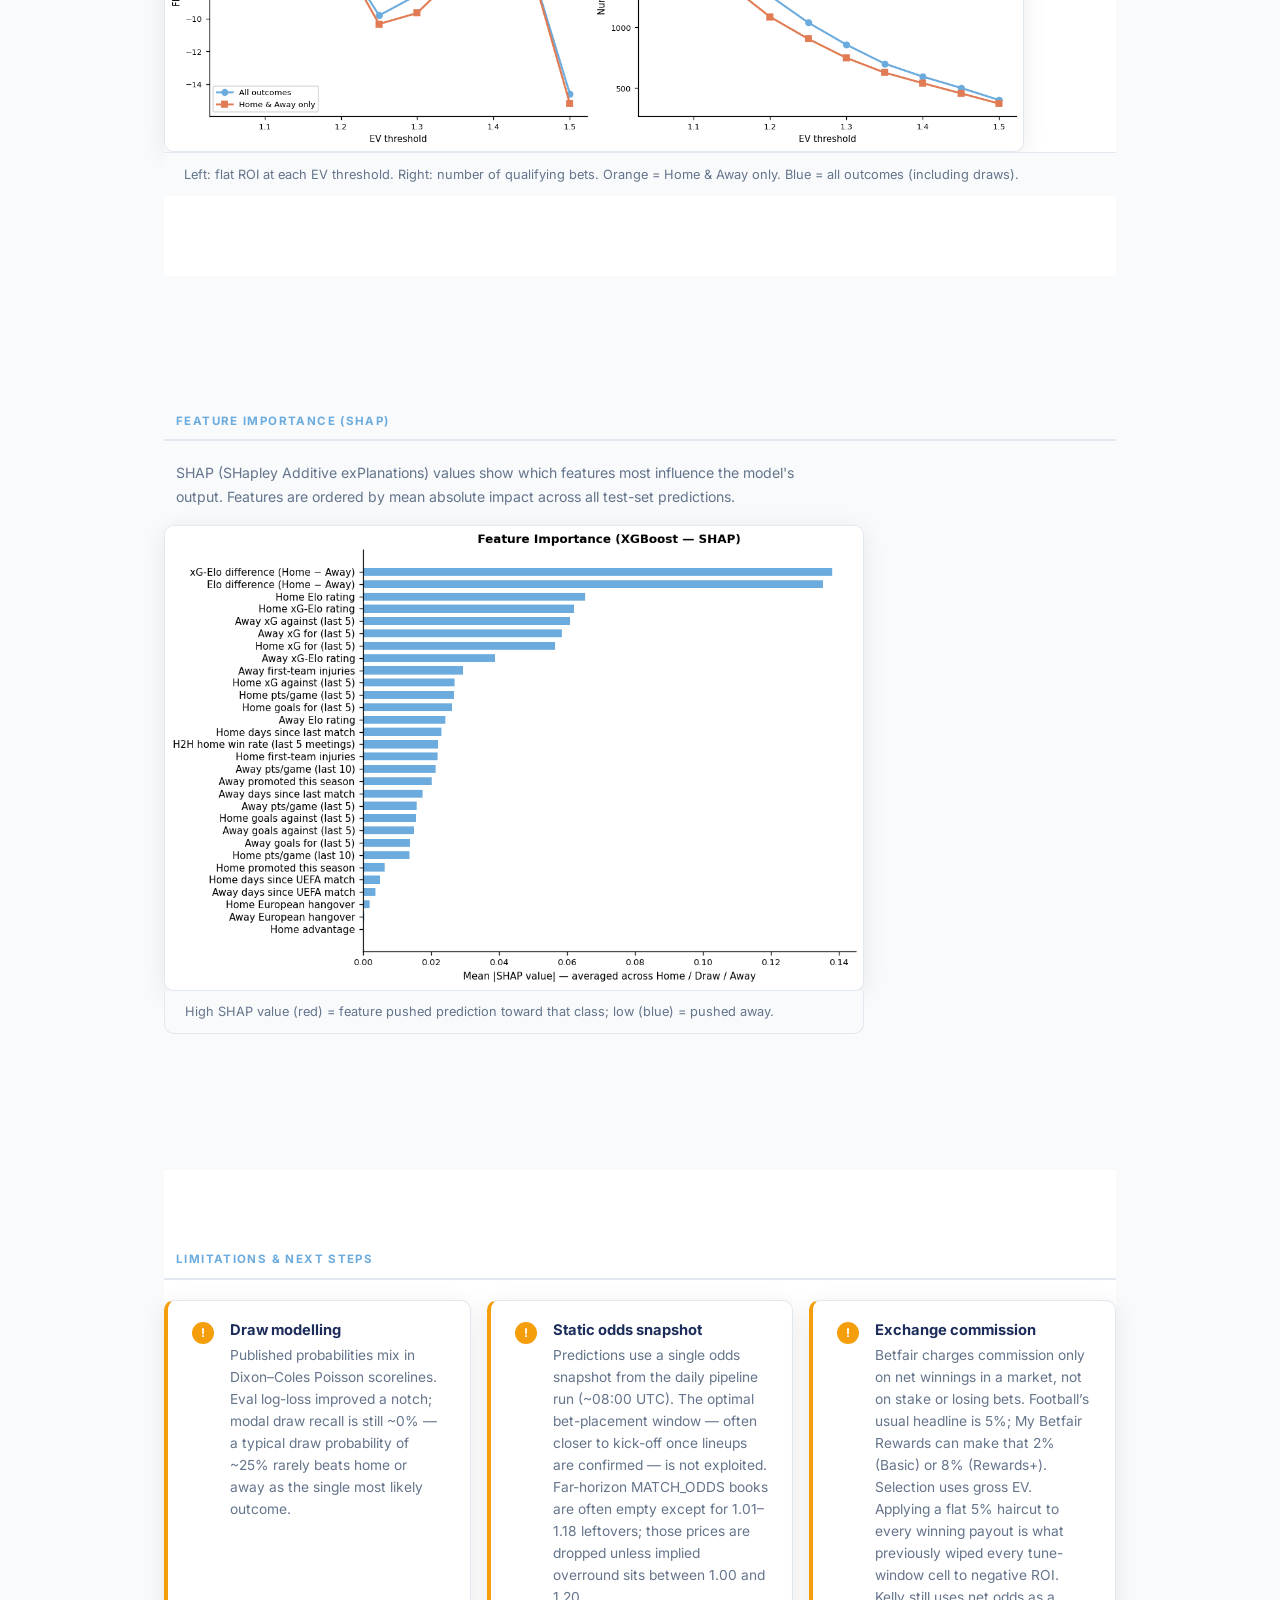
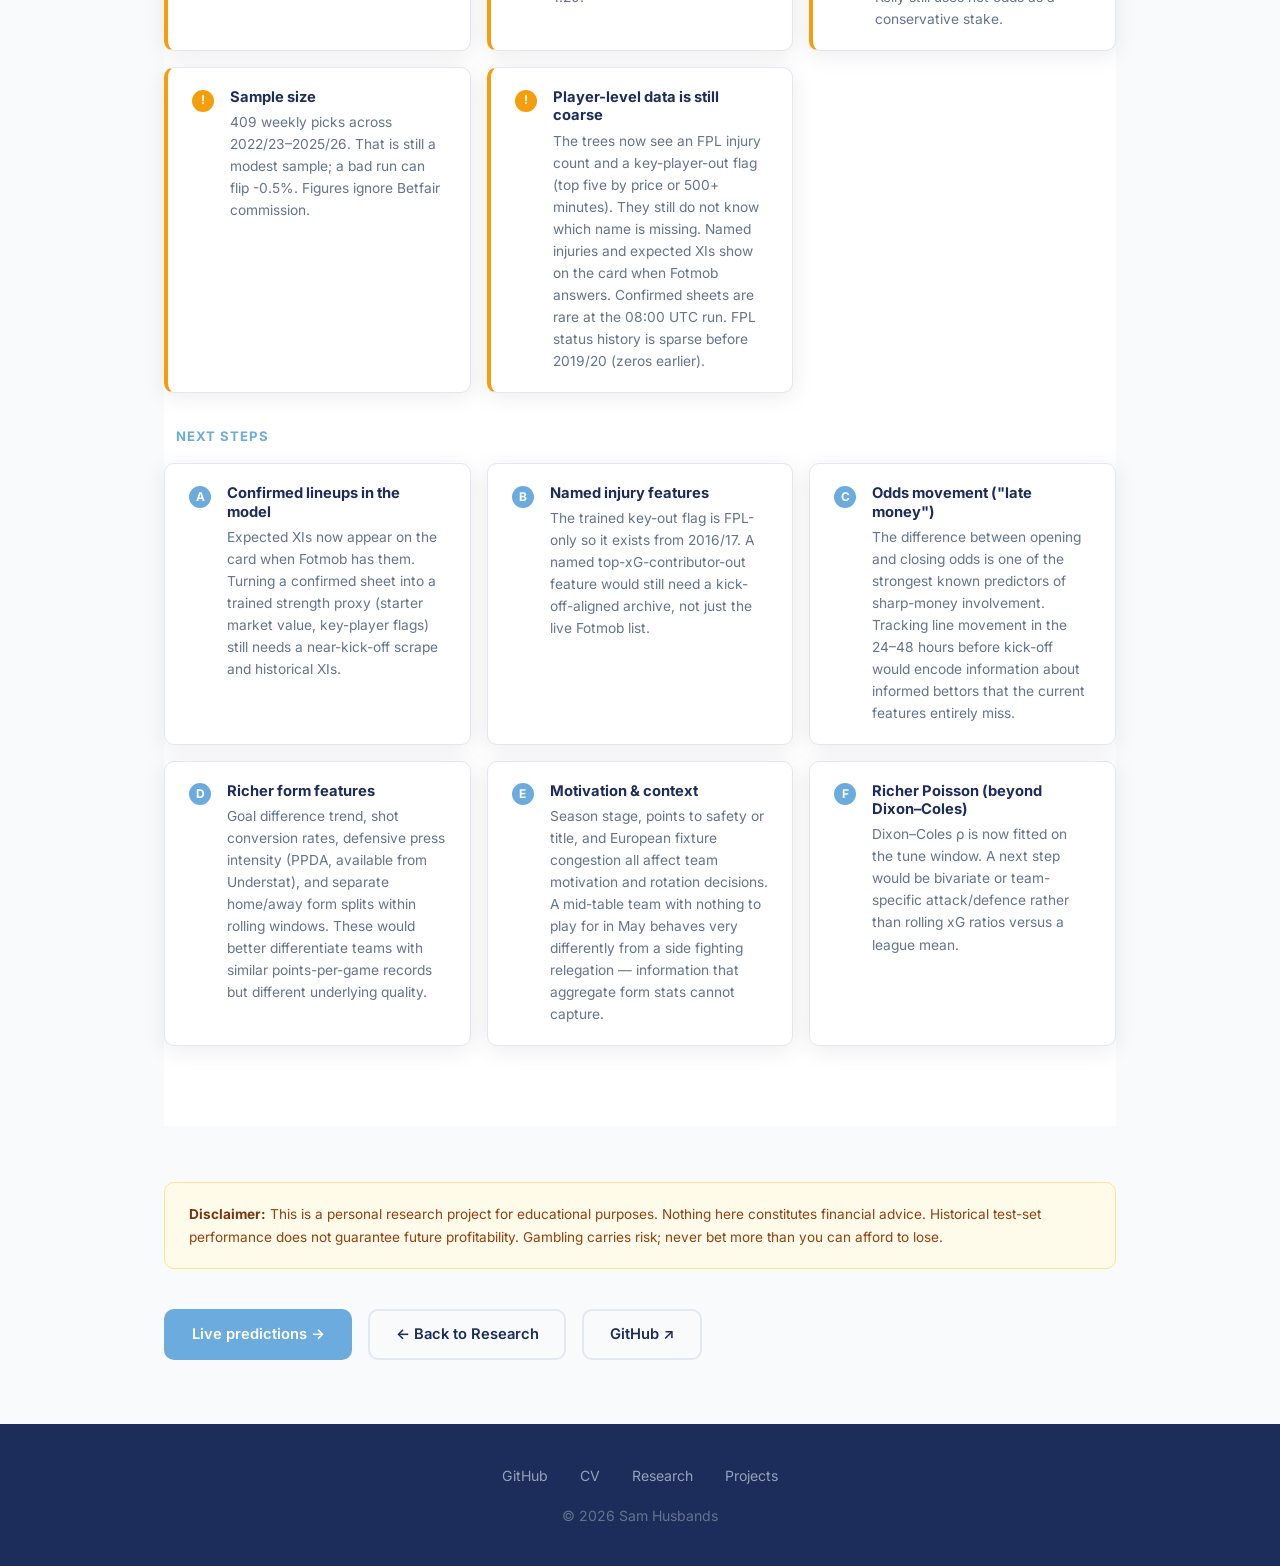
==== commit 448644d7: "Publish retuned holdout metrics after 10-game xG and Dixon-Coles. Co-authored-by: Cursor <cursoragen" ====
--- a/betting-paper.html
+++ b/betting-paper.html
@@ -331,7 +331,7 @@
             <div class="method-step-num">2</div>
             <div class="method-step-body">
               <h4>Feature engineering</h4>
-              <p>Elo deltas, rolling points-per-game (last 5 &amp; 10), rolling xG for/against, goals for/against, days of rest, and head-to-head win rate over the last 5 meetings. Plus a midweek-UEFA hangover (last European match on Tue–Thu, this PL match within four days), FPL injury counts, and a key-player-out flag. All features calculated strictly before match kick-off.</p>
+              <p>Elo deltas, rolling points-per-game (last 5 &amp; 10), rolling xG for/against last 5 and last 10, goals for/against, days of rest, and head-to-head win rate over the last 5 meetings. Plus a midweek-UEFA hangover (last European match on Tue–Thu, this PL match within four days), FPL injury counts, and a key-player-out flag. All features calculated strictly before match kick-off.</p>
             </div>
           </div>
           <div class="method-step">
@@ -346,7 +346,7 @@
             <div class="method-step-body">
               <h4>Poisson xG goal model</h4>
               <p>Independent Poisson scorelines from pre-match 10-game rolling xG attack and defence, versus a tune-window league mean and home-advantage multiplier.
-              Published 1X2 is <em>(1 − w) × tree + w × Poisson</em> with <em>w ≈ 0.5</em> from tune-window out-of-fold log-loss. Recommended cards also show the top scoreline plus BTTS / over 2.5 when those Poisson probabilities are at least 55% — analysis, not extra flags. A Dixon–Coles low-score correction is not used yet.</p>
+              Published 1X2 is <em>(1 − w) × tree + w × Poisson</em> with <em>w</em> and Dixon–Coles <em>ρ</em> chosen on tune-window out-of-fold log-loss / scoreline likelihood (currently <em>w ≈ 0.4</em>, <em>ρ ≈ −0.02</em>). Recommended cards also show the top scoreline plus BTTS / over 2.5 when those Poisson probabilities are at least 55% — analysis, not extra flags.</p>
             </div>
           </div>
           <div class="method-step">
@@ -528,7 +528,7 @@
             <div class="method-step-num" style="background:#f59e0b;">!</div>
             <div class="method-step-body">
               <h4>Draw modelling</h4>
-              <p>Published probabilities now mix in Poisson scorelines, which improved eval log-loss and AUC. Modal draw recall is still ~0% — a typical Poisson draw probability of ~25% rarely beats home or away as the single most likely outcome. A Dixon–Coles ρ on 0–0 / 1–0 / 0–1 / 1–1 is the next calibration tweak if low-score draws remain understated.</p>
+              <p>Published probabilities mix in Dixon–Coles Poisson scorelines. Eval log-loss improved a notch; modal draw recall is still ~0% — a typical draw probability of ~25% rarely beats home or away as the single most likely outcome.</p>
             </div>
           </div>
 
@@ -613,8 +613,8 @@
           <div class="method-step">
             <div class="method-step-num">F</div>
             <div class="method-step-body">
-              <h4>Dixon–Coles correction</h4>
-              <p>The Poisson model treats home and away goals as independent. A one-parameter Dixon–Coles adjustment on the 0–0, 1–0, 0–1, and 1–1 cells, fitted on the tune window, would tighten low-score draw calibration without changing the rest of the stack.</p>
+              <h4>Richer Poisson (beyond Dixon–Coles)</h4>
+              <p>Dixon–Coles ρ is now fitted on the tune window. A next step would be bivariate or team-specific attack/defence rather than rolling xG ratios versus a league mean.</p>
             </div>
           </div>
 
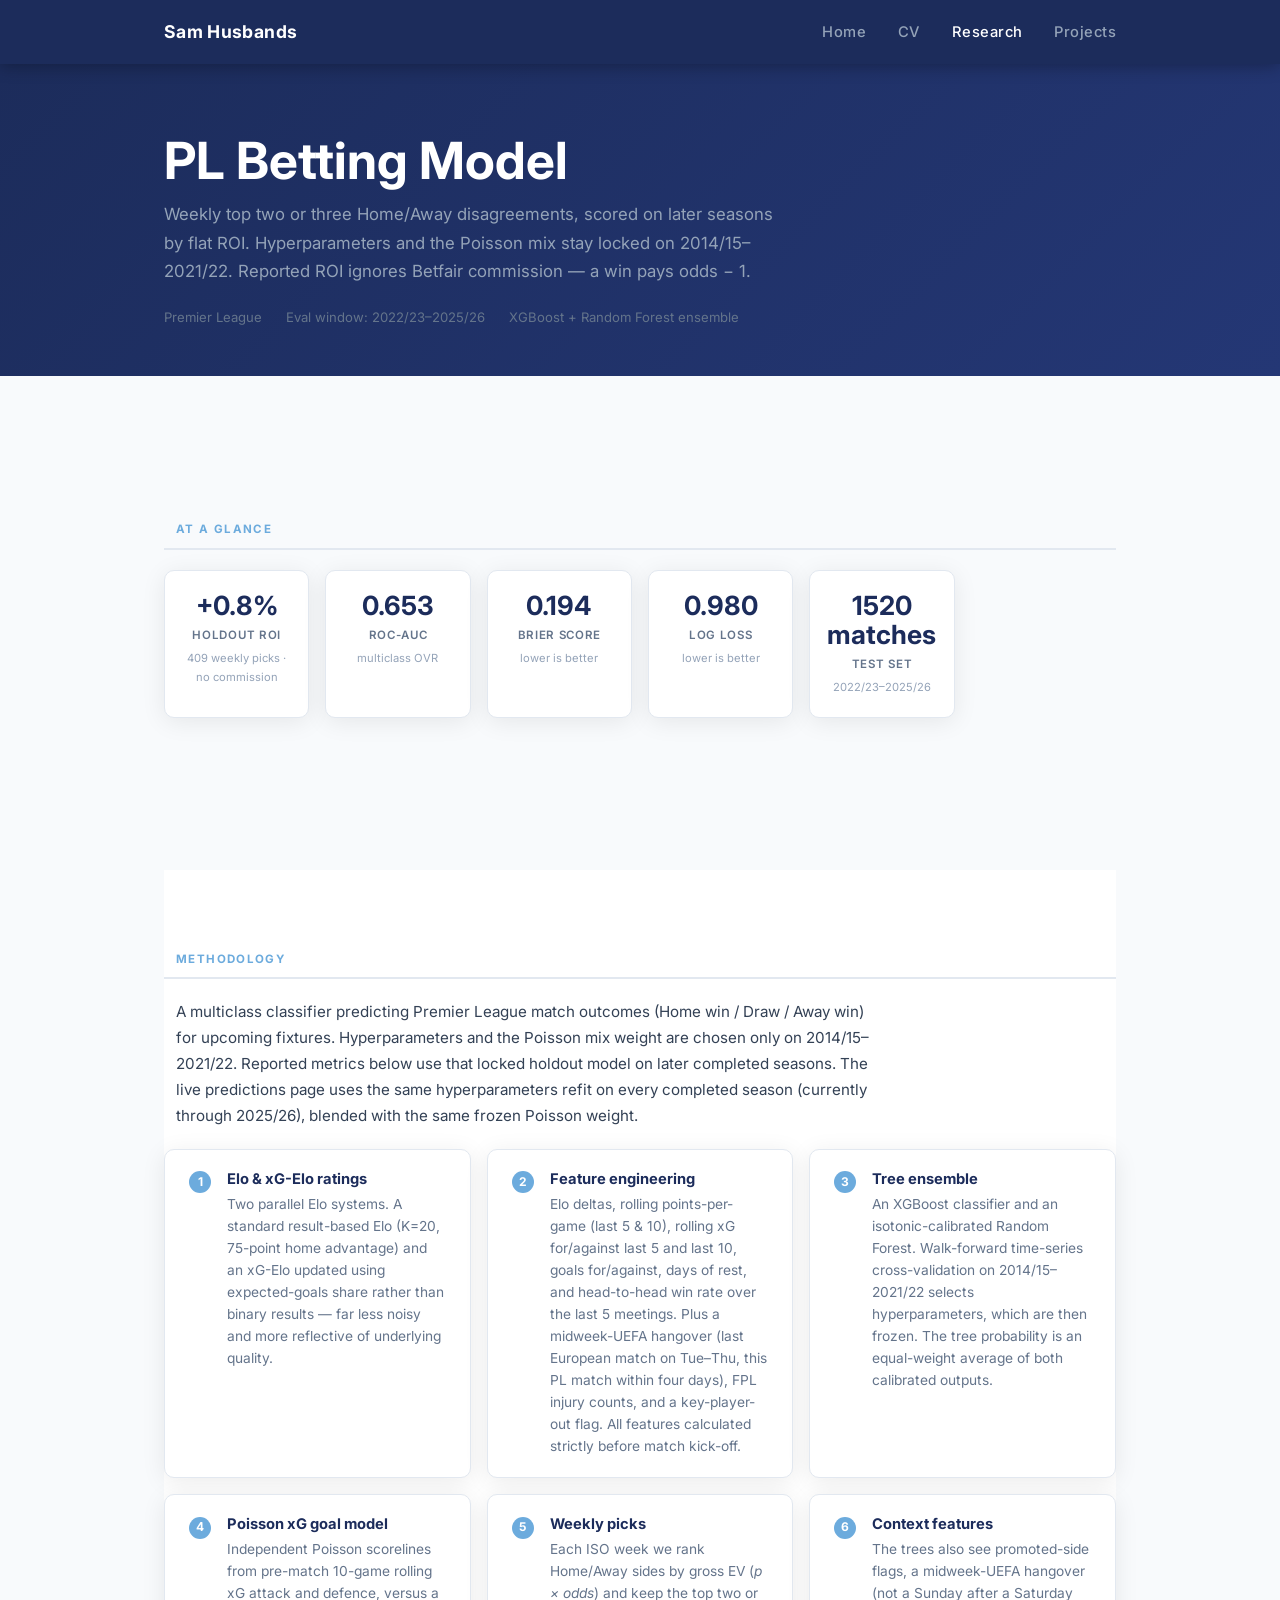
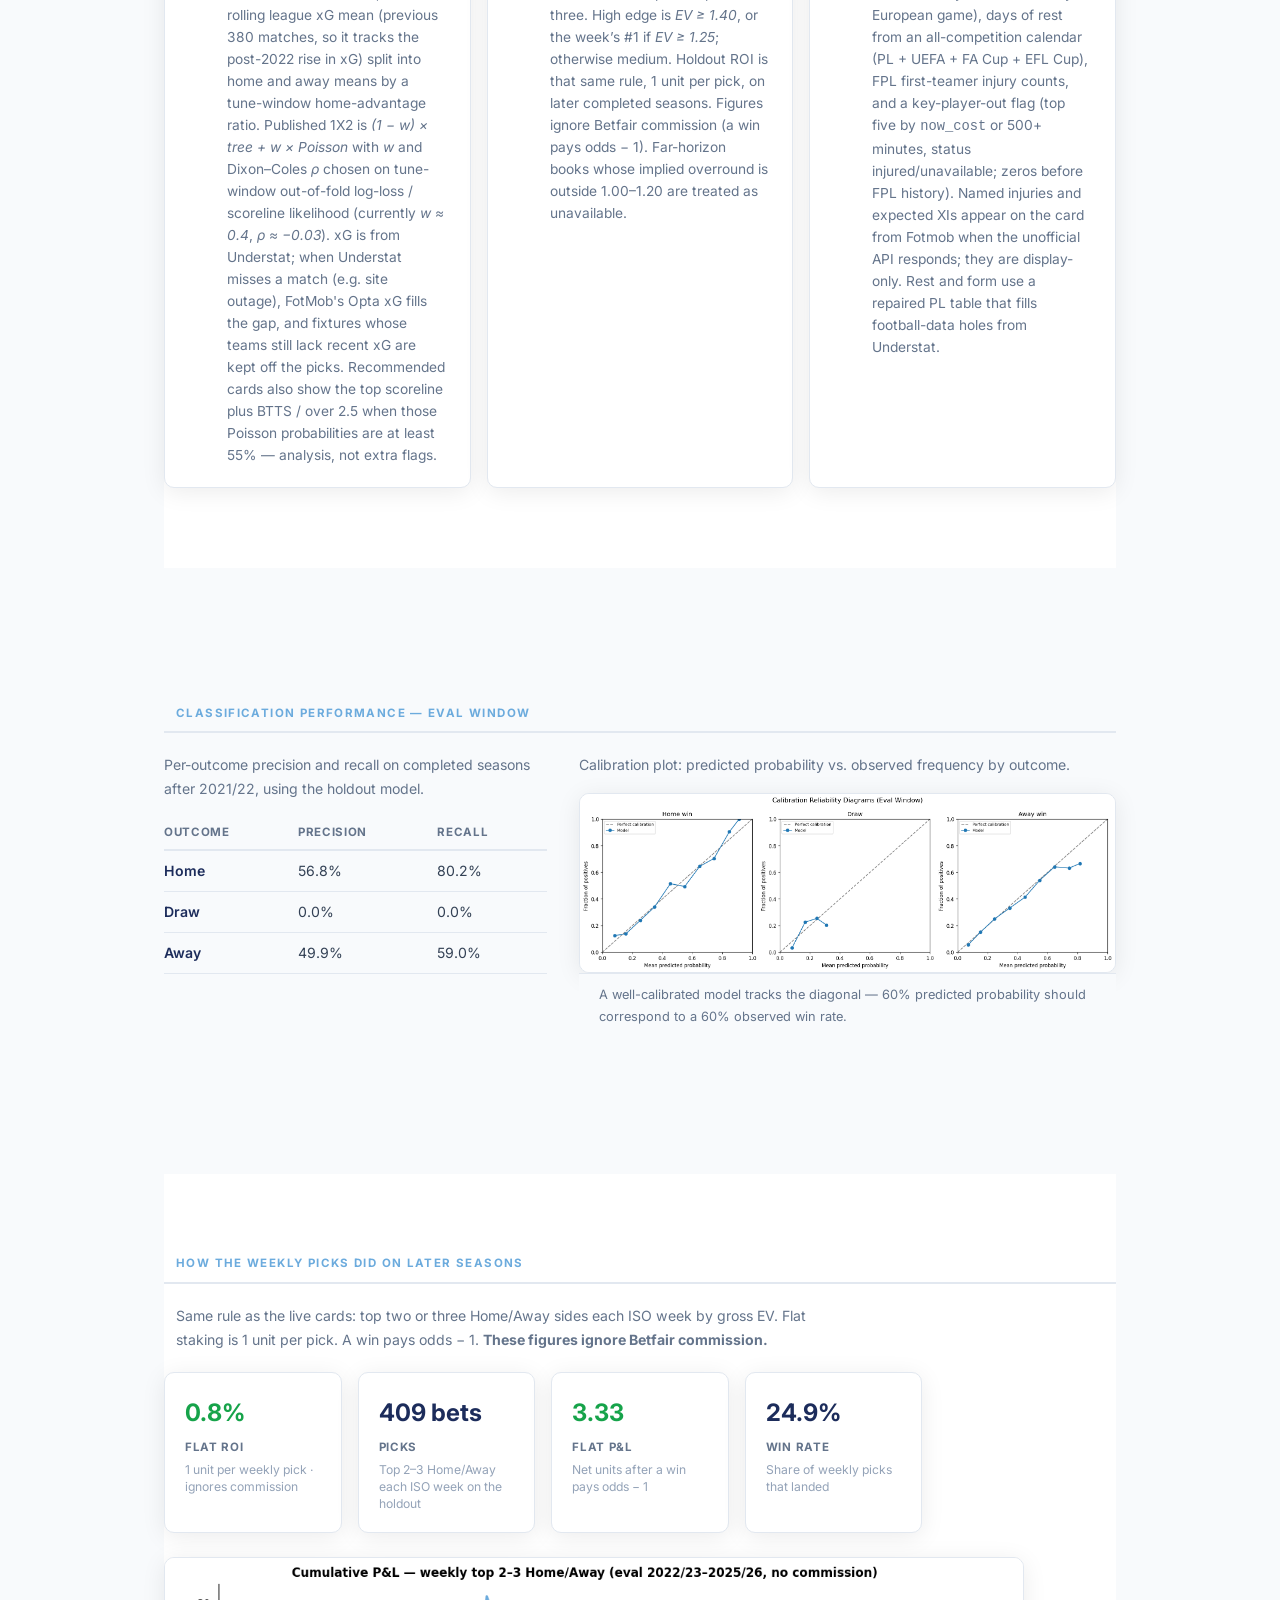
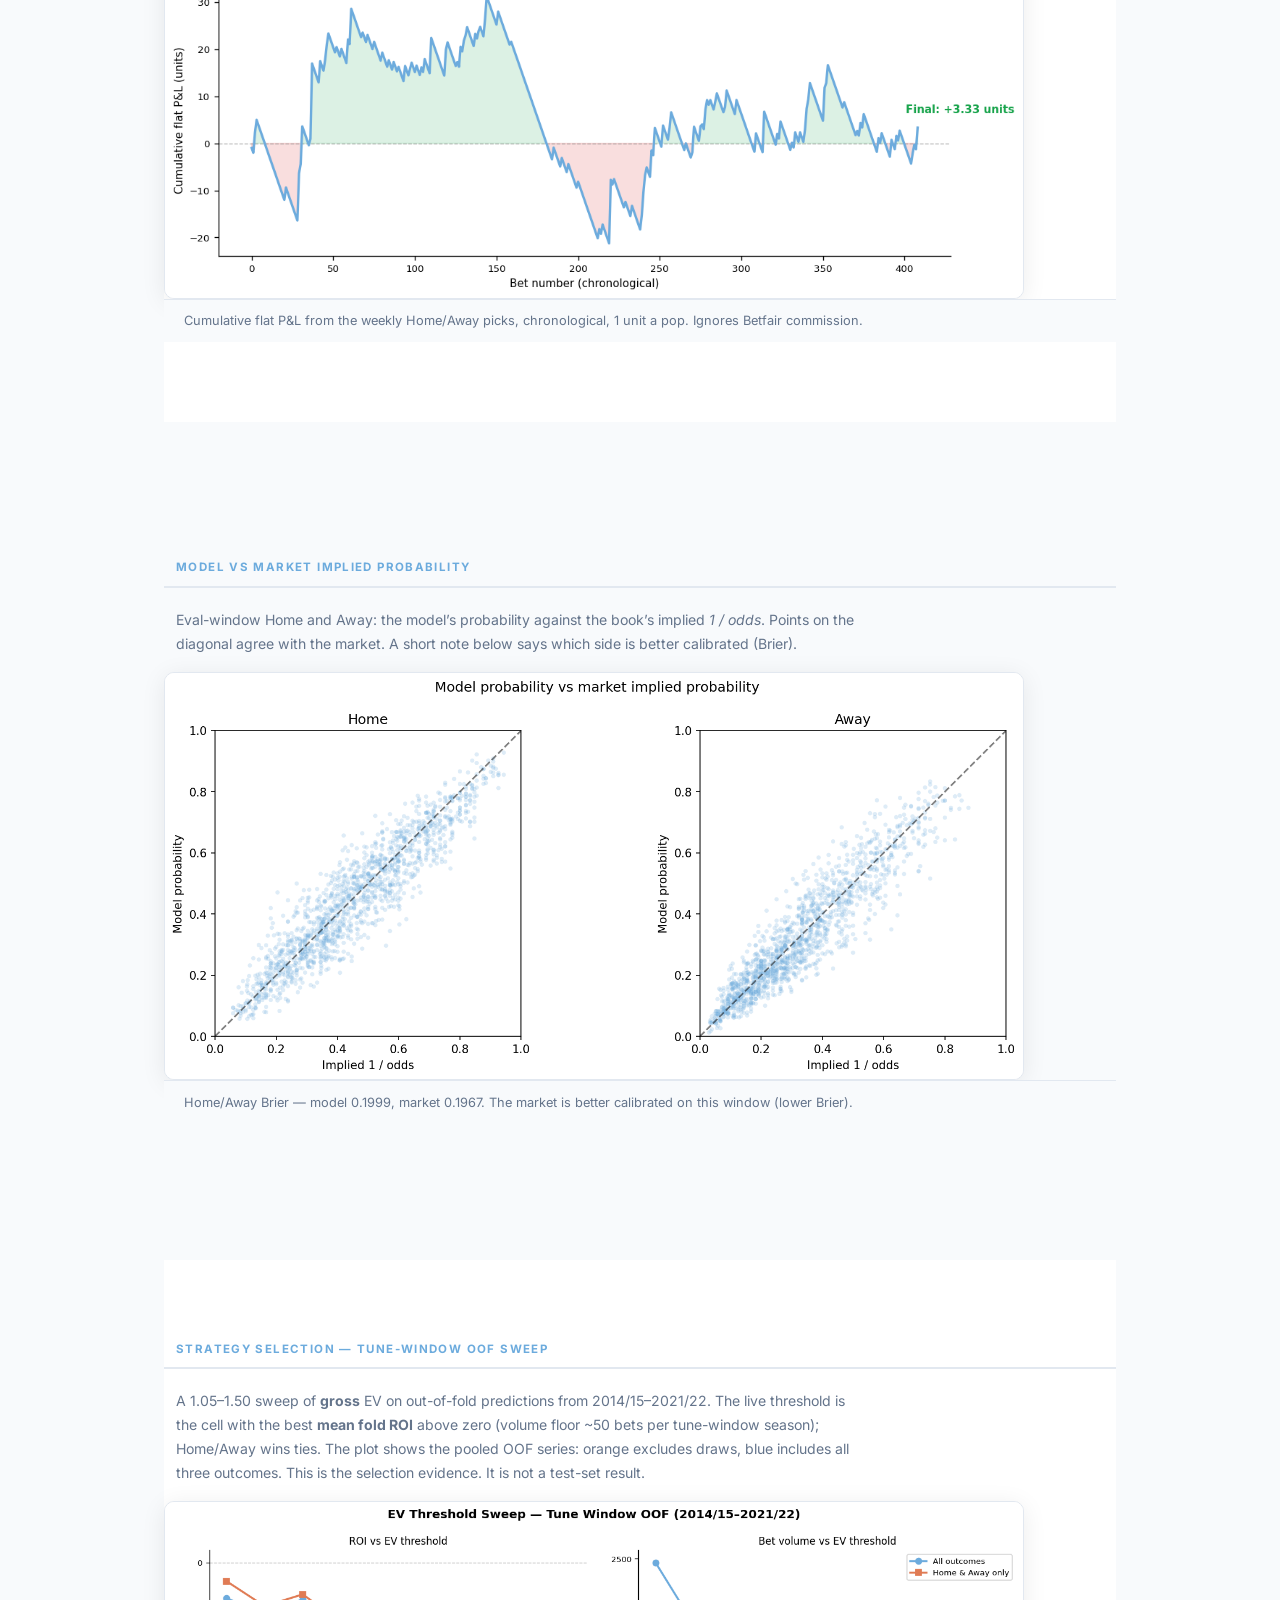
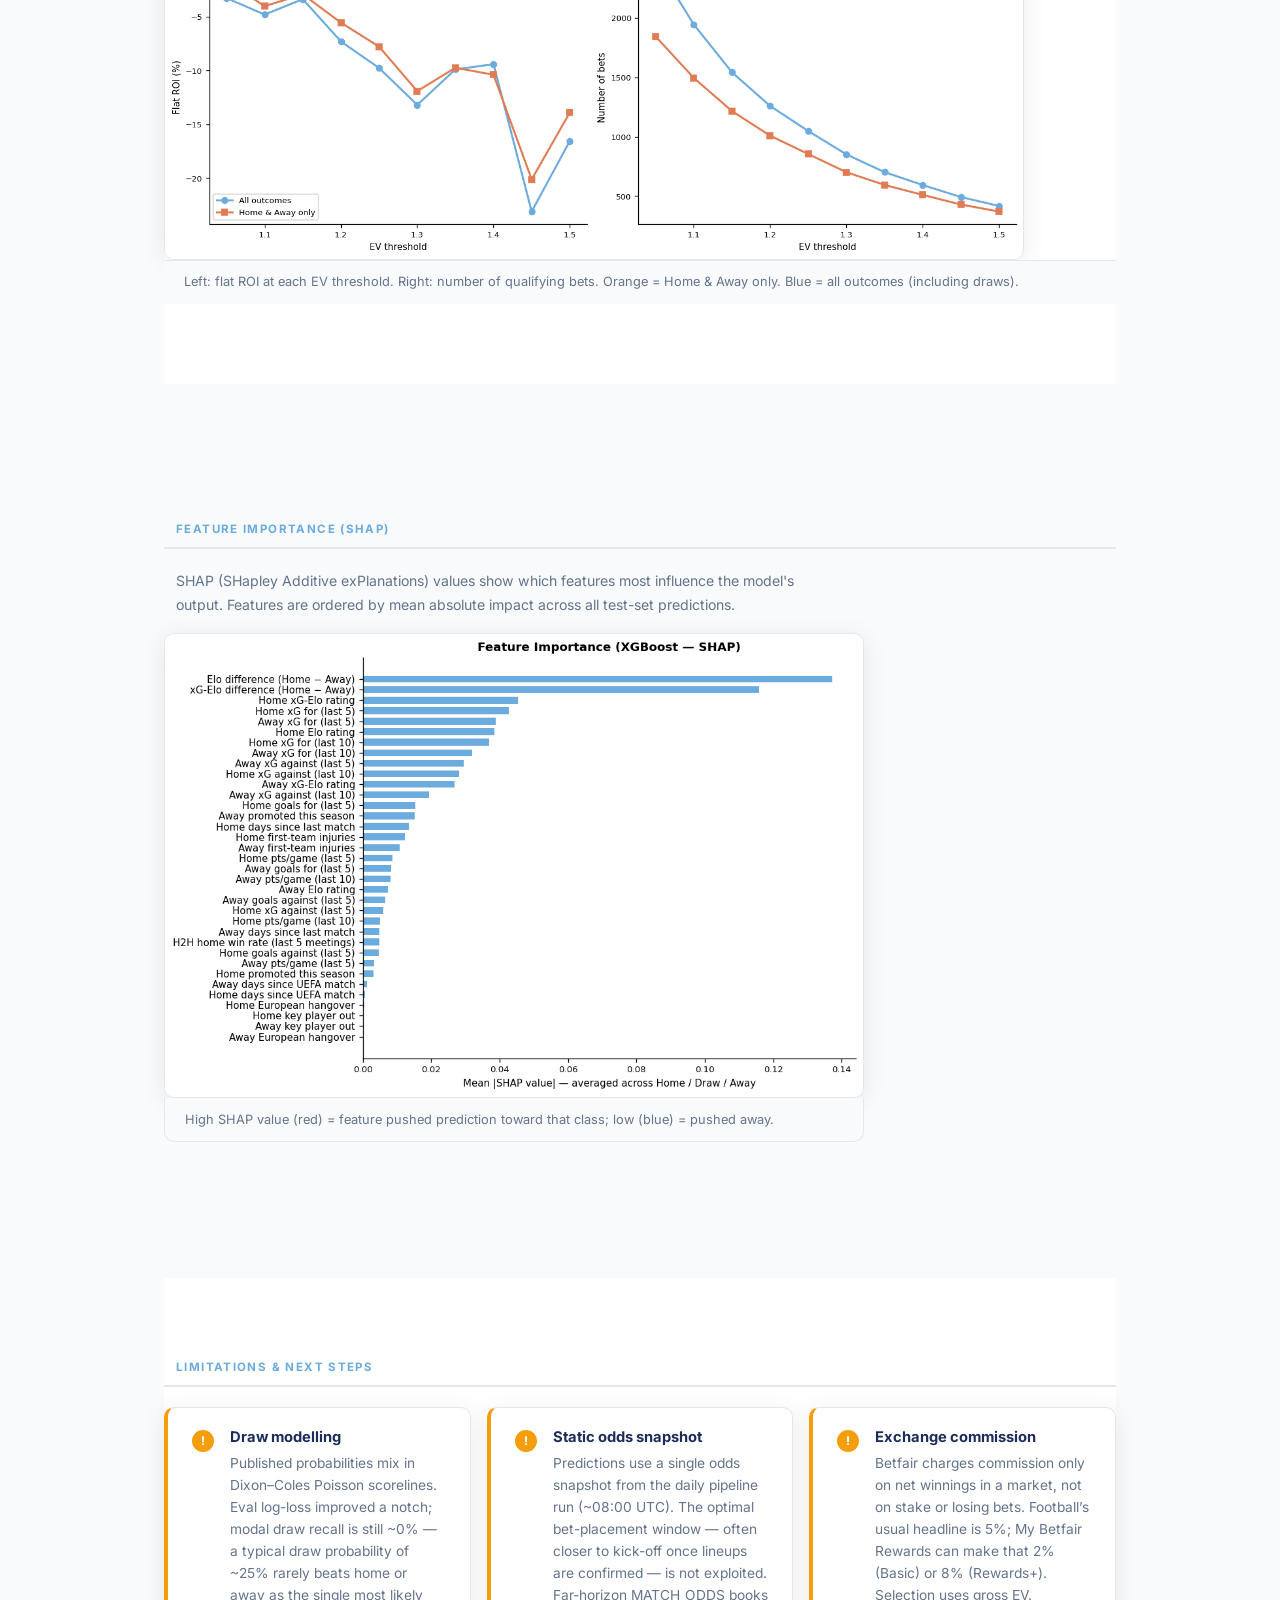
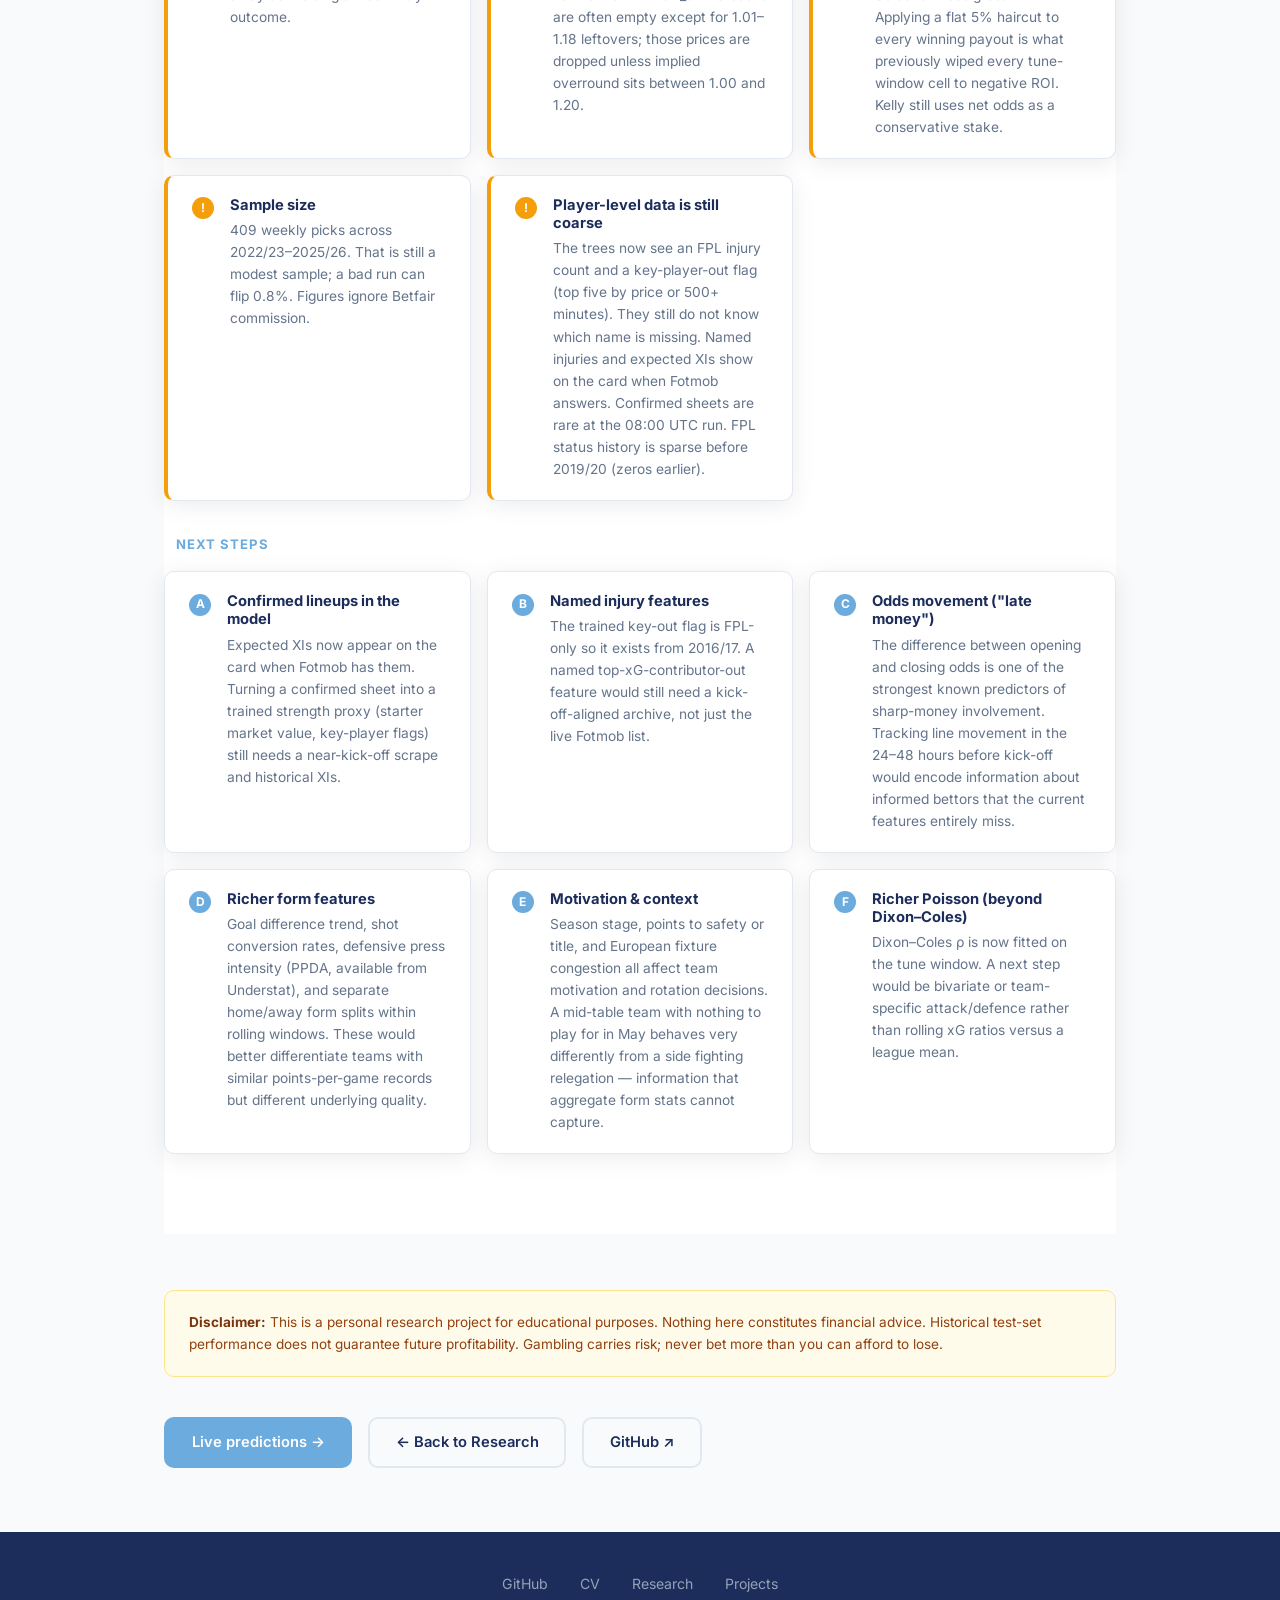
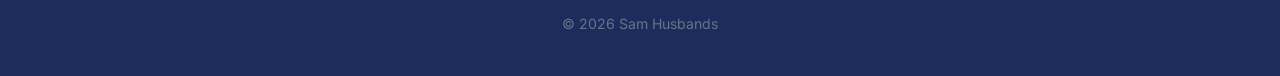
==== commit ec5a8436: "fix: restore live xG (Understat outage fallback + FotMob gap-fill), rolling-mean Poisson lambdas, re" ====
--- a/betting-paper.html
+++ b/betting-paper.html
@@ -345,8 +345,9 @@
             <div class="method-step-num">4</div>
             <div class="method-step-body">
               <h4>Poisson xG goal model</h4>
-              <p>Independent Poisson scorelines from pre-match 10-game rolling xG attack and defence, versus a tune-window league mean and home-advantage multiplier.
-              Published 1X2 is <em>(1 − w) × tree + w × Poisson</em> with <em>w</em> and Dixon–Coles <em>ρ</em> chosen on tune-window out-of-fold log-loss / scoreline likelihood (currently <em>w ≈ 0.4</em>, <em>ρ ≈ −0.02</em>). Recommended cards also show the top scoreline plus BTTS / over 2.5 when those Poisson probabilities are at least 55% — analysis, not extra flags.</p>
+              <p>Independent Poisson scorelines from pre-match 10-game rolling xG attack and defence, versus a rolling league xG mean (previous 380 matches, so it tracks the post-2022 rise in xG) split into home and away means by a tune-window home-advantage ratio.
+              Published 1X2 is <em>(1 − w) × tree + w × Poisson</em> with <em>w</em> and Dixon–Coles <em>ρ</em> chosen on tune-window out-of-fold log-loss / scoreline likelihood (currently <em>w ≈ 0.4</em>, <em>ρ ≈ −0.03</em>).
+              xG is from Understat; when Understat misses a match (e.g. site outage), FotMob's Opta xG fills the gap, and fixtures whose teams still lack recent xG are kept off the picks. Recommended cards also show the top scoreline plus BTTS / over 2.5 when those Poisson probabilities are at least 55% — analysis, not extra flags.</p>
             </div>
           </div>
           <div class="method-step">
